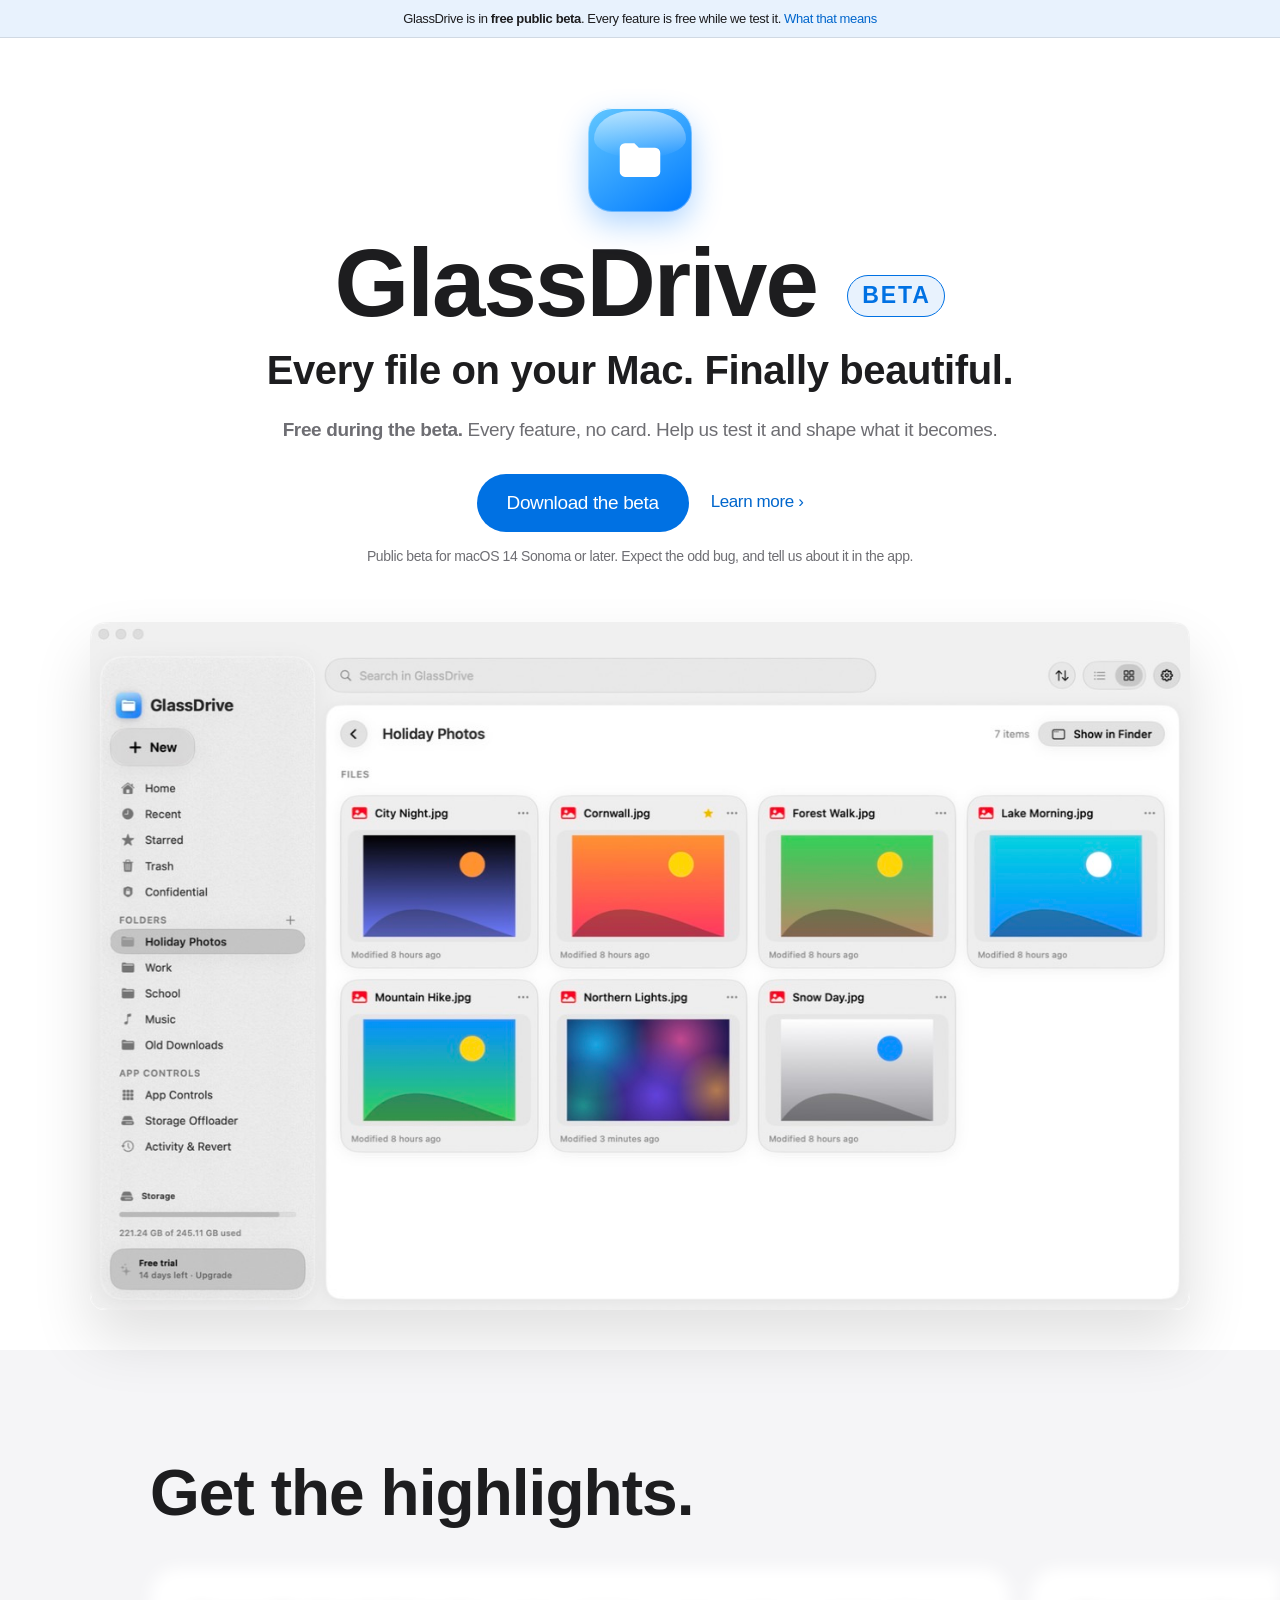
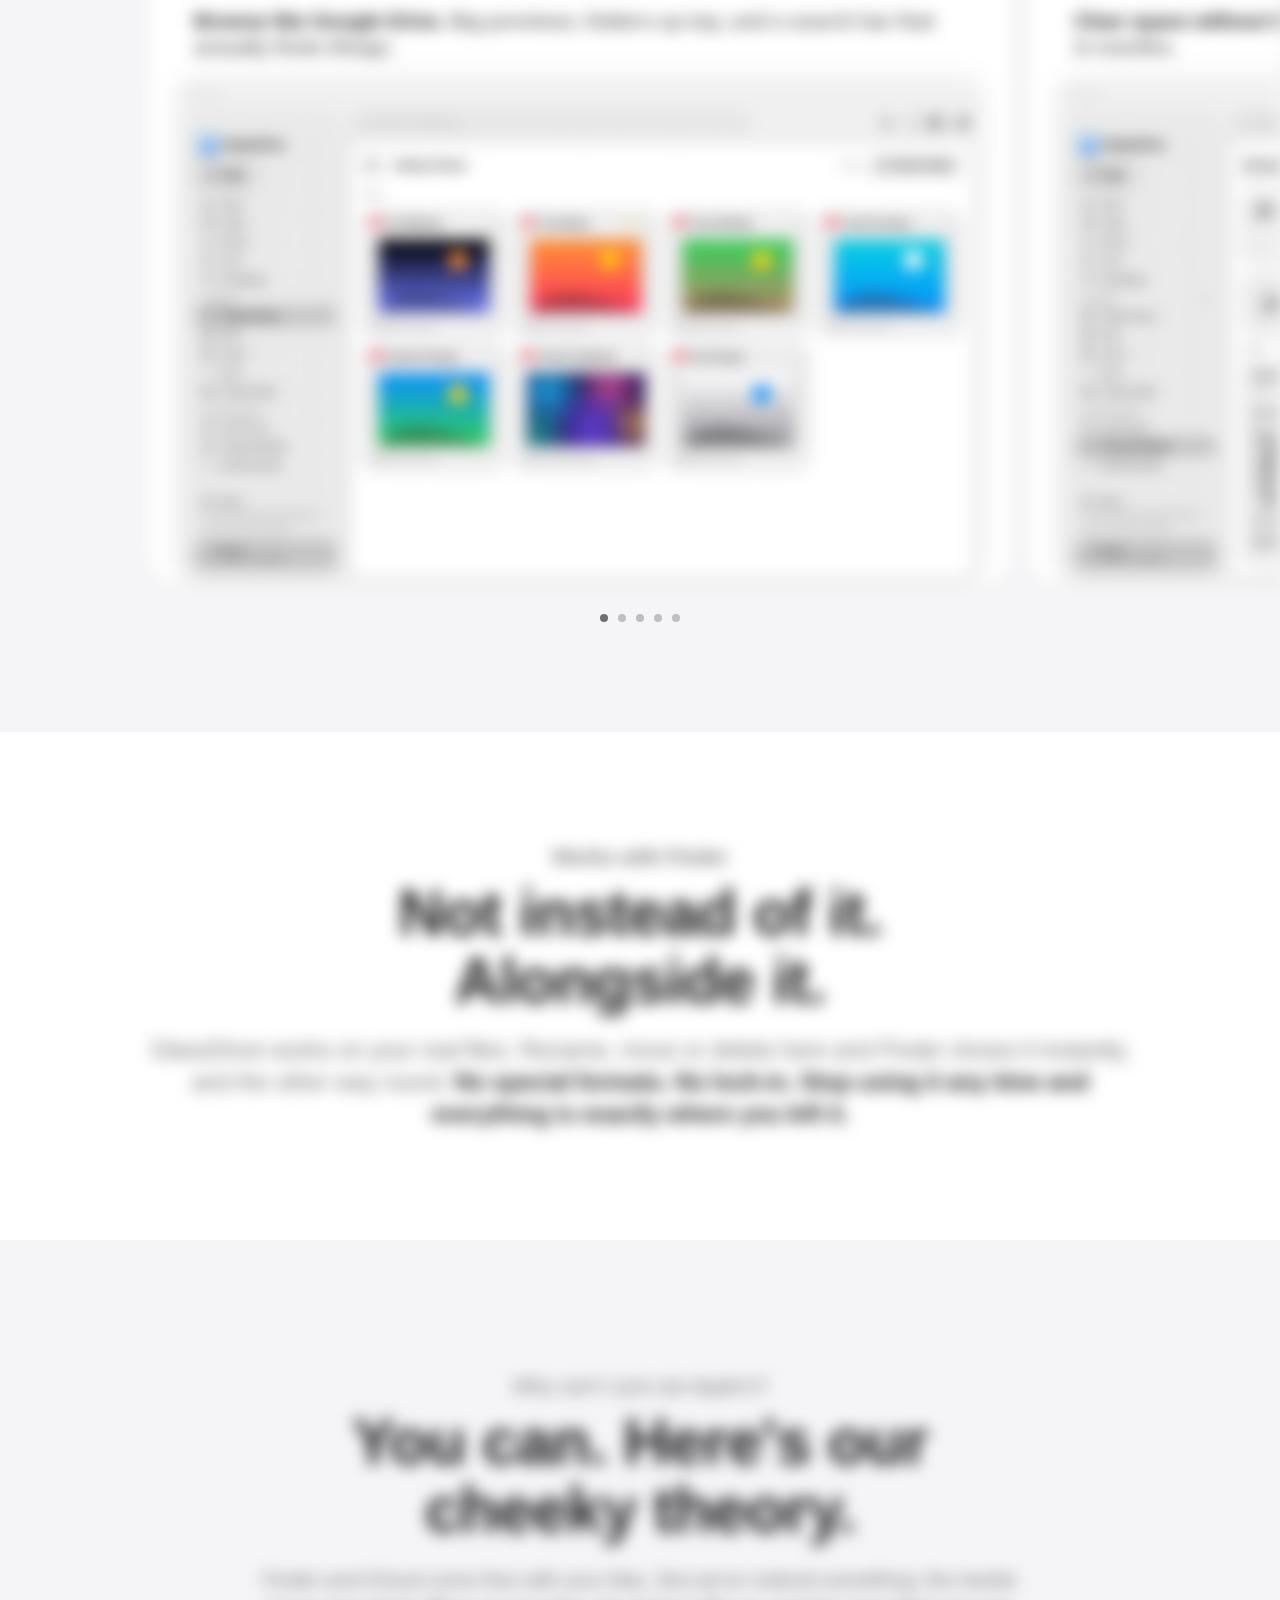
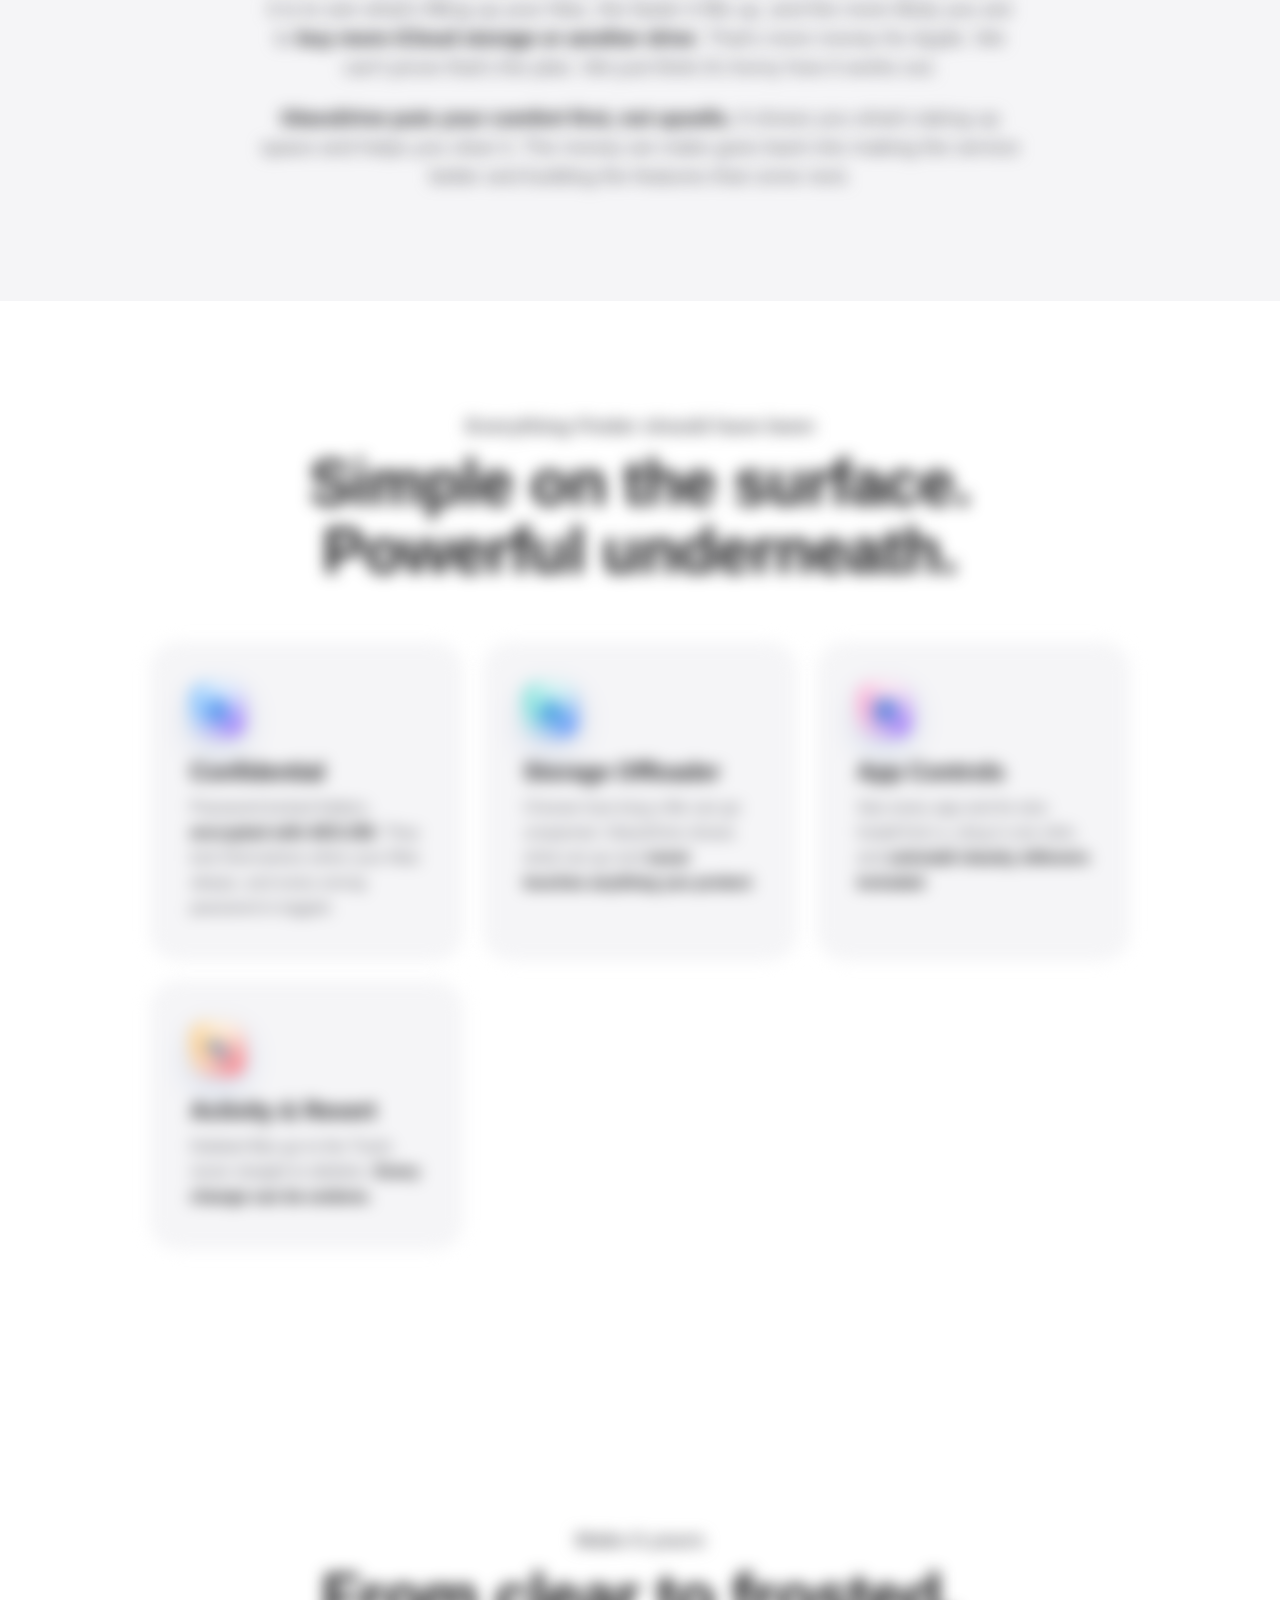
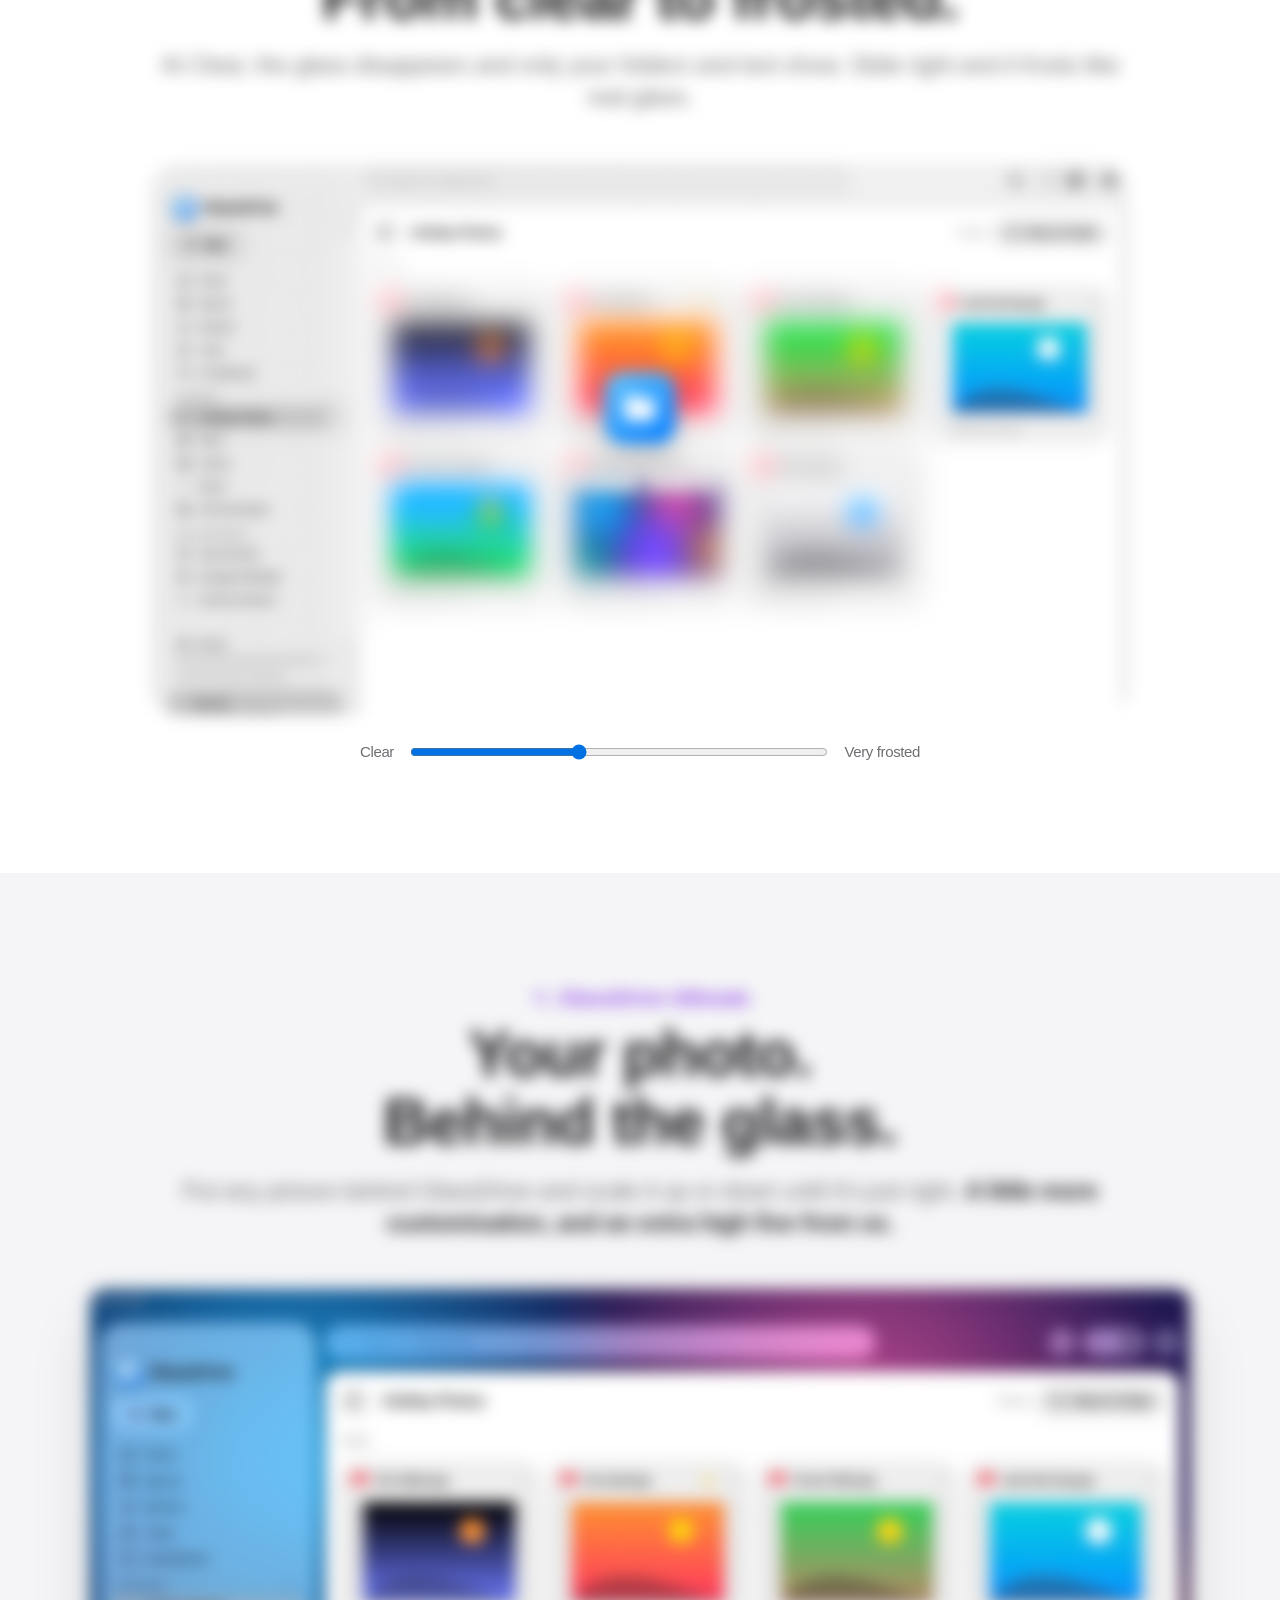
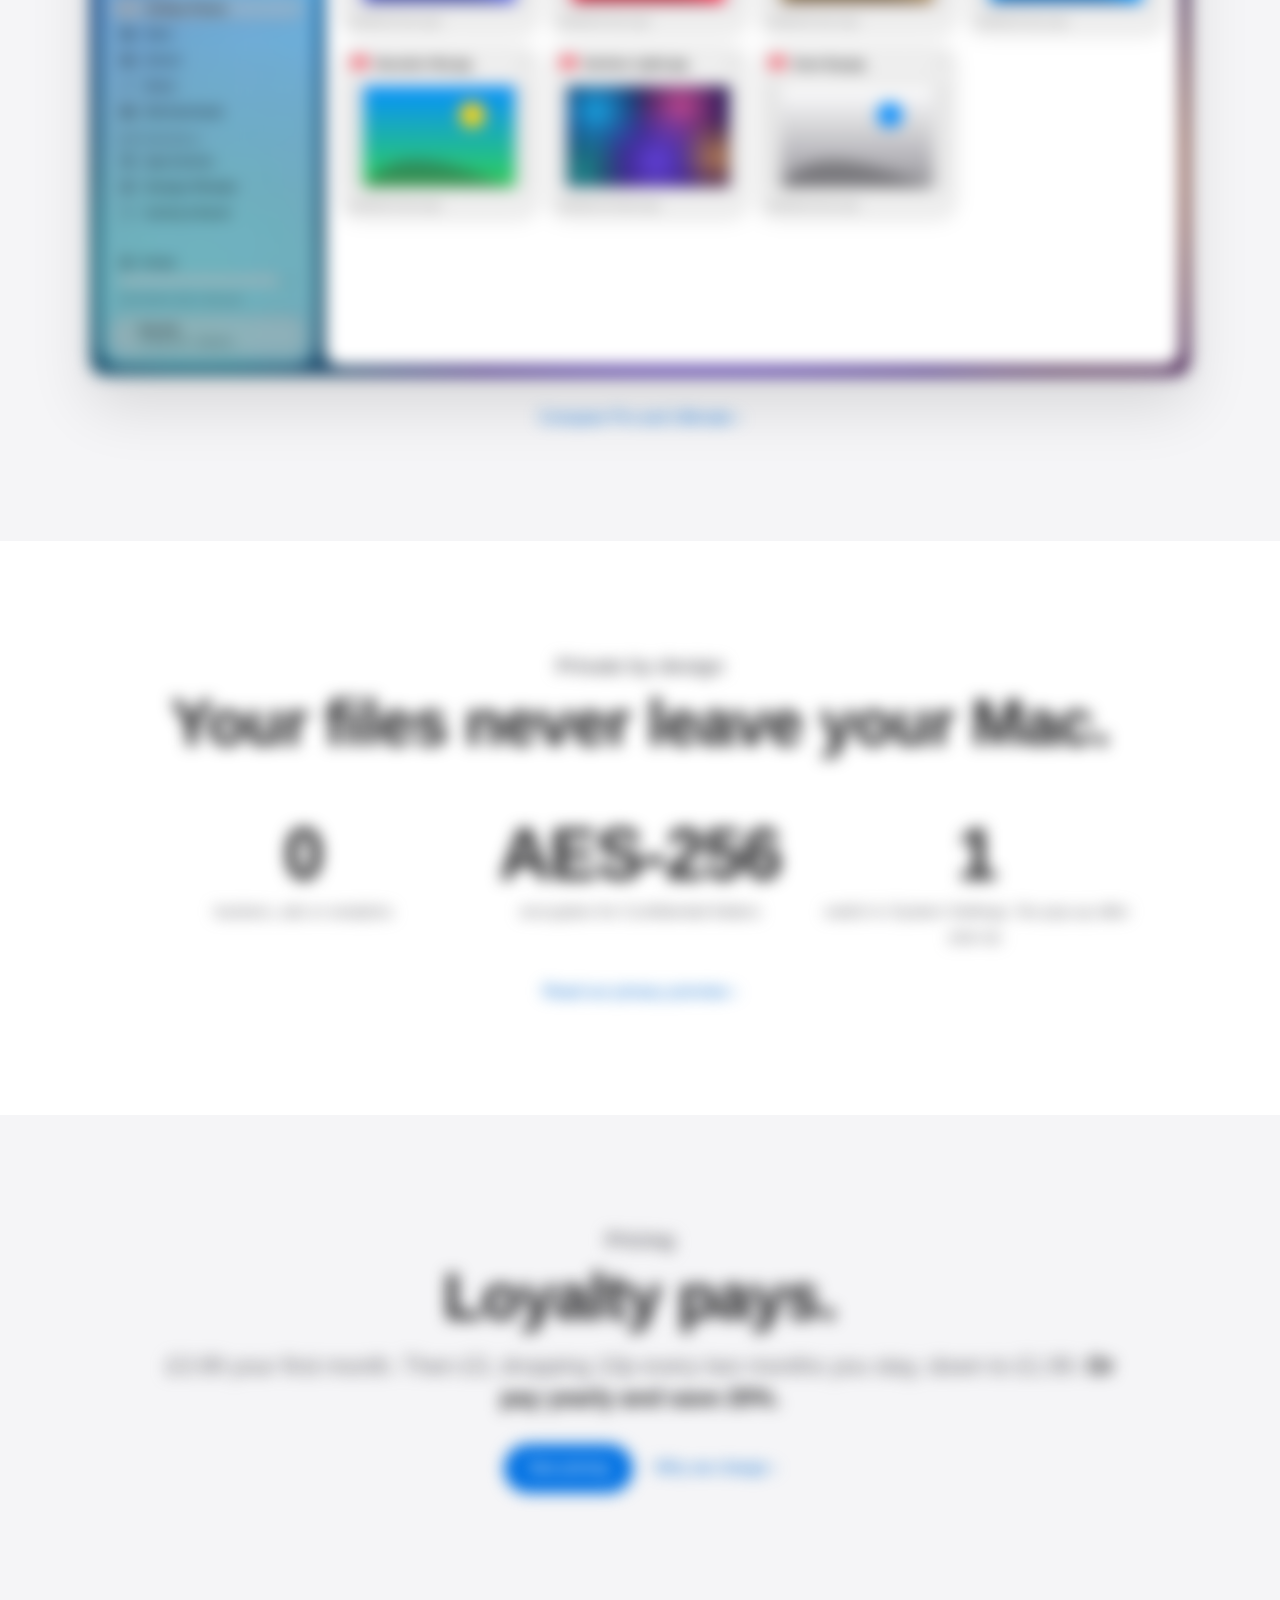
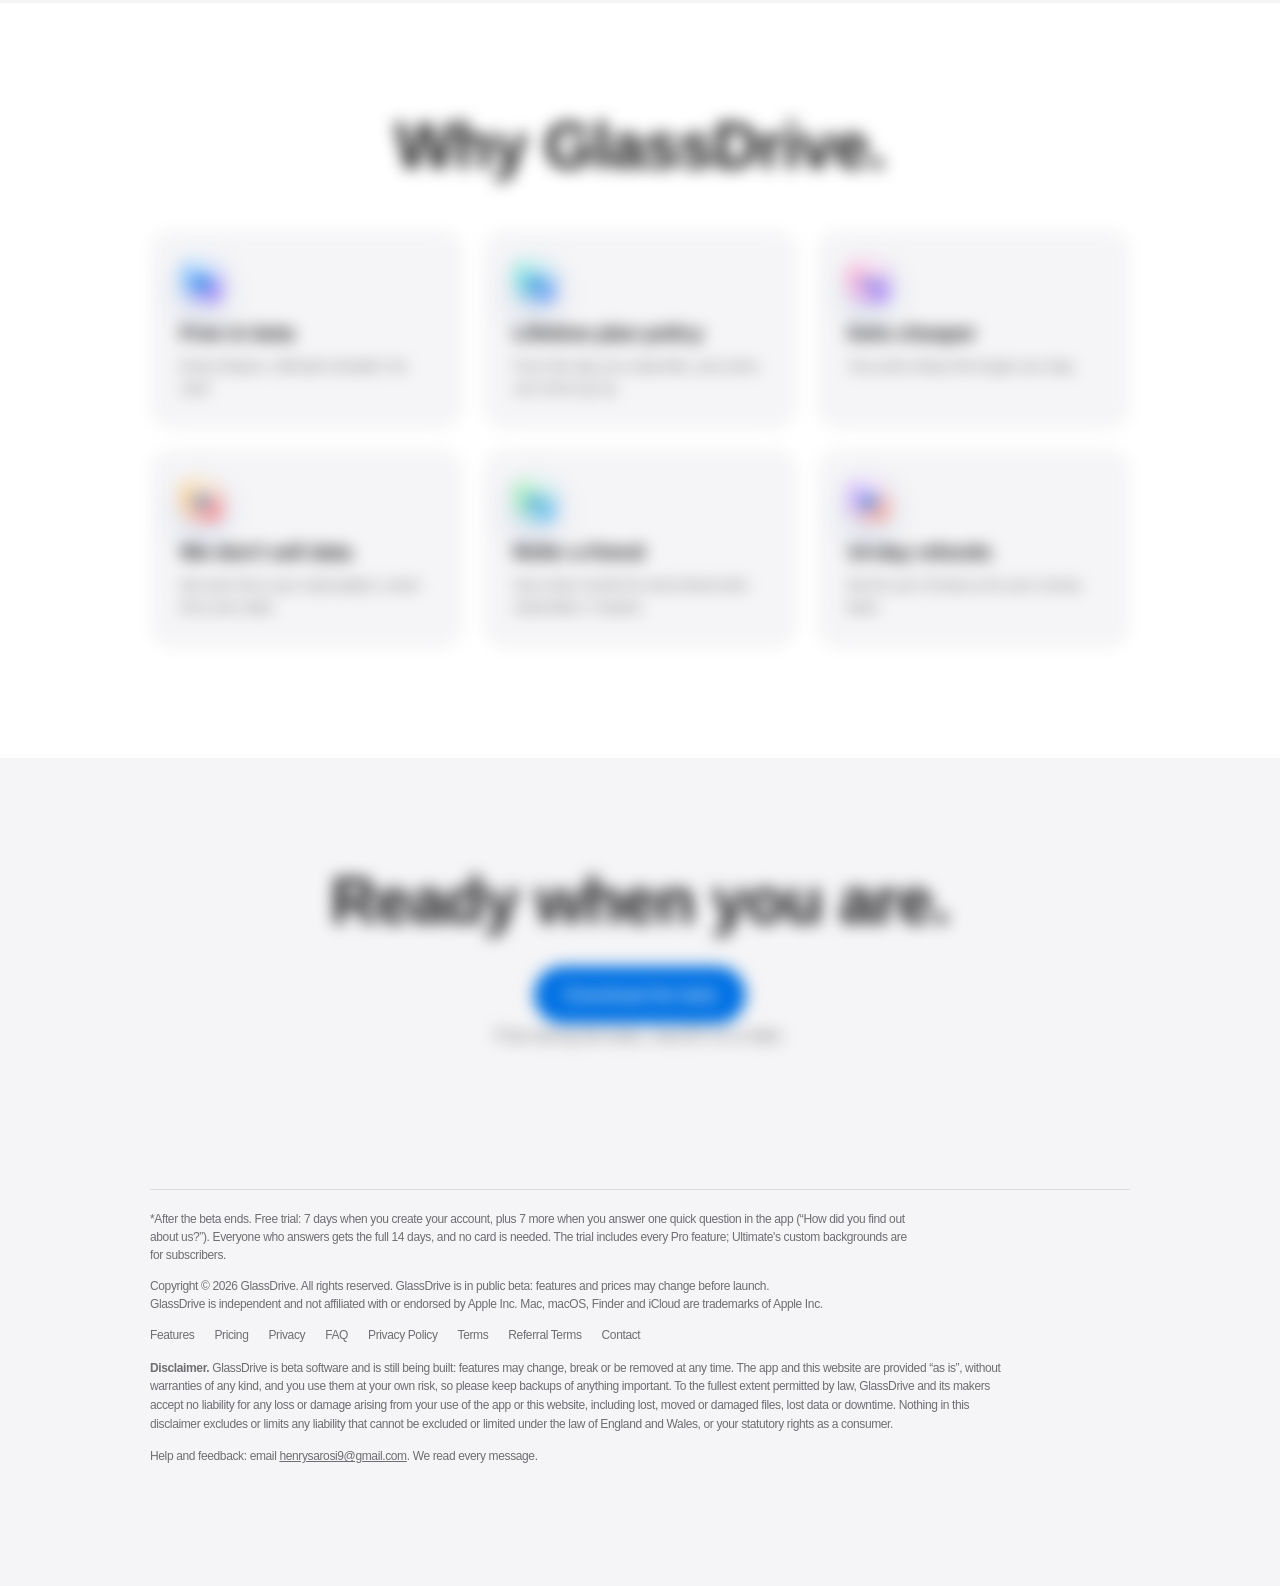
==== index.html @ b60f9cc8 "Publish the GlassDrive beta website Co-Authored-By: Claude Opus 5.5 <noreply@anthropic.com>" ====
<!doctype html>
<html lang="en-GB">
<head>
  <meta charset="utf-8">
  <meta name="viewport" content="width=device-width, initial-scale=1, viewport-fit=cover">
  <title>GlassDrive Beta: Every file on your Mac, finally beautiful</title>
  <meta name="description" content="A Google Drive-style file manager for Mac in frosted glass. Works alongside Finder, undoes anything, locks private folders and never sells your data.">
  <meta name="color-scheme" content="light dark">
  <meta name="theme-color" content="#ffffff" media="(prefers-color-scheme: light)">
  <meta name="theme-color" content="#000000" media="(prefers-color-scheme: dark)">
  <meta property="og:title" content="GlassDrive Beta: Every file on your Mac, finally beautiful">
  <meta property="og:description" content="A Google Drive-style file manager for Mac in frosted glass. Works alongside Finder, undoes anything, locks private folders and never sells your data.">
  <meta property="og:image" content="assets/link-preview.png">
  <meta name="twitter:card" content="summary_large_image">
  <link rel="icon" href="assets/favicon.svg" type="image/svg+xml">
  <link rel="stylesheet" href="assets/styles.css?v=b15cfa4dc0">
  <meta name="gd-download-size" content="4.8 MB">
  <script src="assets/main.js?v=d328f98758" defer></script>
</head>
<body id="top">
  <nav class="rail left" aria-label="Pages">
    <a href="index.html" aria-current="page" aria-label="Home"><span class="i"><svg width="18" height="18" viewBox="0 0 24 24" fill="none" stroke="currentColor" stroke-width="1.8" stroke-linecap="round" stroke-linejoin="round" aria-hidden="true"><path d="M3 11.5 12 4l9 7.5"/><path d="M5.5 10v9.5h13V10"/></svg></span>Home</a>
    <a href="features.html" aria-label="Features"><span class="i"><svg width="18" height="18" viewBox="0 0 24 24" fill="none" stroke="currentColor" stroke-width="1.8" stroke-linecap="round" stroke-linejoin="round" aria-hidden="true"><rect x="3.5" y="3.5" width="7" height="7" rx="1.8"/><rect x="13.5" y="3.5" width="7" height="7" rx="1.8"/><rect x="3.5" y="13.5" width="7" height="7" rx="1.8"/><rect x="13.5" y="13.5" width="7" height="7" rx="1.8"/></svg></span>Features</a>
    <a href="privacy.html" aria-label="Privacy"><span class="i"><svg width="18" height="18" viewBox="0 0 24 24" fill="none" stroke="currentColor" stroke-width="1.8" stroke-linecap="round" stroke-linejoin="round" aria-hidden="true"><rect x="5" y="10.5" width="14" height="10" rx="2.2"/><path d="M8 10.5V7.5a4 4 0 0 1 8 0v3"/><path d="M12 14.6v2"/></svg></span>Privacy</a>
  </nav>
  <nav class="rail right" aria-label="More pages">
    <a href="pricing.html" aria-label="Pricing"><span class="i"><svg width="18" height="18" viewBox="0 0 24 24" fill="none" stroke="currentColor" stroke-width="1.8" stroke-linecap="round" stroke-linejoin="round" aria-hidden="true"><path d="M20.5 13.5 13.5 20.5a2 2 0 0 1-2.8 0L3.5 13.3V3.5h9.8l7.2 7.2a2 2 0 0 1 0 2.8z"/><circle cx="8" cy="8" r="1.4"/></svg></span>Pricing</a>
    <a href="faq.html" aria-label="FAQ"><span class="i"><svg width="18" height="18" viewBox="0 0 24 24" fill="none" stroke="currentColor" stroke-width="1.8" stroke-linecap="round" stroke-linejoin="round" aria-hidden="true"><circle cx="12" cy="12" r="8.5"/><path d="M9.6 9.4a2.5 2.5 0 0 1 4.8.9c0 1.7-2.4 2.2-2.4 3.7"/><path d="M12 17.1v.1"/></svg></span>FAQ</a>
  </nav>
  <a class="btn float-dl" href="#top"><svg width="17" height="17" viewBox="0 0 24 24" fill="none" stroke="currentColor" stroke-width="1.8" stroke-linecap="round" stroke-linejoin="round" aria-hidden="true"><path d="M12 3.5v11"/><path d="m7.5 10 4.5 4.5 4.5-4.5"/><path d="M4.5 19.5h15"/></svg>Download the beta</a>
  <div class="beta-bar">GlassDrive is in <strong>free public beta</strong>. Every feature is free while we test it. <a href="faq.html#beta">What that means</a></div>
  <main>
    <section class="hero center">
      <div class="wrap">
        <div class="app-icon"><svg width="54" height="54" viewBox="0 0 24 24" fill="#fff" aria-hidden="true"><path d="M3 6.8A2.3 2.3 0 0 1 5.3 4.5h4.2l2 2.1h7.2A2.3 2.3 0 0 1 21 8.9v8.3a2.3 2.3 0 0 1-2.3 2.3H5.3A2.3 2.3 0 0 1 3 17.2z"/></svg></div>
        <h1>GlassDrive <span class="beta-pill">Beta</span></h1>
        <p class="tagline">Every file on your Mac. Finally beautiful.</p>
        <p class="price-line"><strong>Free during the beta.</strong> Every feature, no card. Help us test it and shape what it becomes.</p>
        <div class="cta-row">
          <a class="btn large" id="hero-download" href="download.html">Download the beta</a>
          <a class="more" href="features.html">Learn more</a>
        </div>
        <p class="fine">Public beta for macOS 14 Sonoma or later. Expect the odd bug, and tell us about it in the app.</p>
      </div>
      <div class="wide hero-shot">
        <picture>
        <source srcset="assets/shot-photos-dark.jpg" media="(prefers-color-scheme: dark)">
        <img class="shot" src="assets/shot-photos-light.jpg" alt="GlassDrive showing a folder of holiday photos as large previews" width="1600" height="1000">
      </picture>
      </div>
    </section>

    <section class="alt">
      <div class="wrap w"><h2 class="headline">Get the highlights.</h2></div>
      <div class="gallery w" id="gallery">
        <article class="tile"><p class="copy">Browse like Google Drive. <span>Big previews, folders up top, and a search bar that actually finds things.</span></p><picture>
        <source srcset="assets/shot-photos-dark.jpg" media="(prefers-color-scheme: dark)">
        <img src="assets/shot-photos-light.jpg" alt="Photo previews in GlassDrive" width="1600" height="1000" loading="lazy">
      </picture></article>
        <article class="tile"><p class="copy">Clear space without thinking. <span>Storage Offloader finds what you haven't opened in months.</span></p><picture>
        <source srcset="assets/shot-offloader-dark.jpg" media="(prefers-color-scheme: dark)">
        <img src="assets/shot-offloader-light.jpg" alt="Storage Offloader listing old files" width="1600" height="1000" loading="lazy">
      </picture></article>
        <article class="tile"><p class="copy">Lock what's private. <span>Confidential folders are encrypted with AES-256 and open only with your password.</span></p><picture>
        <source srcset="assets/shot-confidential-dark.jpg" media="(prefers-color-scheme: dark)">
        <img src="assets/shot-confidential-light.jpg" alt="Confidential password-locked folders" width="1600" height="1000" loading="lazy">
      </picture></article>
        <article class="tile"><p class="copy">Undo anything. <span>Every change is listed in Activity &amp; Revert. One click puts it back.</span></p><picture>
        <source srcset="assets/shot-activity-dark.jpg" media="(prefers-color-scheme: dark)">
        <img src="assets/shot-activity-light.jpg" alt="Activity and Revert history" width="1600" height="1000" loading="lazy">
      </picture></article>
        <article class="tile"><p class="copy">Glass, your way. <span>From completely clear to beautifully frosted, with one slider.</span></p><div class="art glyph" aria-hidden="true"><span><svg width="110" height="110" viewBox="0 0 24 24" fill="none" stroke="currentColor" stroke-width="1.8" stroke-linecap="round" stroke-linejoin="round" aria-hidden="true"><path d="M12 3.5 20.5 8 12 12.5 3.5 8z"/><path d="m3.5 12 8.5 4.5 8.5-4.5"/><path d="m3.5 16 8.5 4.5 8.5-4.5"/></svg></span></div></article>
      </div>
      <div class="gallery-dots" id="gallery-dots" aria-label="Highlights"></div>
    </section>

    <section class="center">
      <div class="wrap w">
        <p class="eyebrow">Works with Finder</p>
        <h2 class="headline">Not instead of it.<br>Alongside it.</h2>
        <p class="subhead">GlassDrive works on your real files. Rename, move or delete here and Finder shows it instantly, and the other way round. <strong>No special formats. No lock-in. Stop using it any time and everything is exactly where you left it.</strong></p>
      </div>
    </section>

    <section class="alt" id="why-not-apple">
      <div class="wrap why-charge center w">
        <p class="eyebrow">Why can't I just use Apple's?</p>
        <h2 class="headline">You can. Here's our cheeky theory.</h2>
        <p>Finder and iCloud come free with your Mac. But we've noticed something: the harder it is to see what's filling up your Mac, the faster it fills up, and the more likely you are to <strong>buy more iCloud storage or another drive</strong>. That's more money for Apple. We can't prove that's the plan. We just think it's funny how it works out.</p>
        <p><strong>GlassDrive puts your comfort first, not upsells.</strong> It shows you what's taking up space and helps you clear it. The money we make goes back into making the service better and building the features that come next.</p>
      </div>
    </section>

    <section>
      <div class="wrap center w">
        <p class="eyebrow">Everything Finder should have been</p>
        <h2 class="headline">Simple on the surface.<br>Powerful underneath.</h2>
      </div>
      <div class="wrap cards">
        <article class="card w"><div class="icon"><svg width="26" height="26" viewBox="0 0 24 24" fill="none" stroke="currentColor" stroke-width="1.8" stroke-linecap="round" stroke-linejoin="round" aria-hidden="true"><rect x="5" y="10.5" width="14" height="10" rx="2.2"/><path d="M8 10.5V7.5a4 4 0 0 1 8 0v3"/><path d="M12 14.6v2"/></svg></div><h3>Confidential</h3><p>Password-locked folders, <strong>encrypted with AES-256</strong>. They lock themselves when your Mac sleeps, and every wrong password is logged.</p></article>
        <article class="card w"><div class="icon"><svg width="26" height="26" viewBox="0 0 24 24" fill="none" stroke="currentColor" stroke-width="1.8" stroke-linecap="round" stroke-linejoin="round" aria-hidden="true"><rect x="3.5" y="13.5" width="17" height="7" rx="2.2"/><path d="M12 3.5v7"/><path d="m8.8 7.6 3.2 3.2 3.2-3.2"/><path d="M16.5 17h.01"/></svg></div><h3>Storage Offloader</h3><p>Choose how long a file can go unopened. GlassDrive shows what can go and <strong>never touches anything you protect</strong>.</p></article>
        <article class="card w"><div class="icon"><svg width="26" height="26" viewBox="0 0 24 24" fill="none" stroke="currentColor" stroke-width="1.8" stroke-linecap="round" stroke-linejoin="round" aria-hidden="true"><rect x="3.5" y="3.5" width="7" height="7" rx="1.8"/><rect x="13.5" y="3.5" width="7" height="7" rx="1.8"/><rect x="3.5" y="13.5" width="7" height="7" rx="1.8"/><rect x="13.5" y="13.5" width="7" height="7" rx="1.8"/></svg></div><h3>App Controls</h3><p>See every app and its size. Install from a .dmg in one click, and <strong>uninstall cleanly, leftovers included</strong>.</p></article>
        <article class="card w"><div class="icon"><svg width="26" height="26" viewBox="0 0 24 24" fill="none" stroke="currentColor" stroke-width="1.8" stroke-linecap="round" stroke-linejoin="round" aria-hidden="true"><path d="M9 14 4.5 9.5 9 5"/><path d="M4.5 9.5H14a5.5 5.5 0 0 1 0 11h-3"/></svg></div><h3>Activity &amp; Revert</h3><p>Deleted files go to the Trash, never straight to deletion. <strong>Every change can be undone.</strong></p></article>
      </div>
      <div class="cta-row w"><a class="more" href="features.html">See all features</a></div>
    </section>

    <section class="center">
      <div class="wrap">
        <div class="w">
          <p class="eyebrow">Make it yours</p>
          <h2 class="headline">From clear to frosted.</h2>
          <p class="subhead">At Clear, the glass disappears and only your folders and text show. Slide right and it frosts like real glass.</p>
        </div>
        <div class="frost-demo w" id="frost-demo">
          <img src="assets/shot-photos-light.jpg" alt="" width="1600" height="1000" loading="lazy">
          <div class="pane"><span><svg width="40" height="40" viewBox="0 0 24 24" fill="#fff" aria-hidden="true"><path d="M3 6.8A2.3 2.3 0 0 1 5.3 4.5h4.2l2 2.1h7.2A2.3 2.3 0 0 1 21 8.9v8.3a2.3 2.3 0 0 1-2.3 2.3H5.3A2.3 2.3 0 0 1 3 17.2z"/></svg></span>Your files</div>
        </div>
        <div class="slider-row">
          <span>Clear</span>
          <input id="frost" type="range" min="0" max="100" value="40" aria-label="Glass frost amount">
          <span>Very frosted</span>
        </div>
      </div>
    </section>

    <section class="alt" id="ultimate">
      <div class="wrap center w">
        <p class="eyebrow ultimate-mark"><svg width="20" height="20" viewBox="0 0 24 24" fill="none" stroke="currentColor" stroke-width="1.8" stroke-linecap="round" stroke-linejoin="round" aria-hidden="true"><path d="m11 3.5 1.8 4.7 4.7 1.8-4.7 1.8L11 16.5l-1.8-4.7L4.5 10l4.7-1.8z"/><path d="m18 14.5.8 2 2 .8-2 .8-.8 2-.8-2-2-.8 2-.8z"/></svg> GlassDrive Ultimate</p>
        <h2 class="headline">Your photo.<br>Behind the glass.</h2>
        <p class="subhead">Put any picture behind GlassDrive and scale it up or down until it's just right. <strong>A little more customisation, and an extra high five from us.</strong></p>
      </div>
      <div class="wide w"><picture>
        <source srcset="assets/shot-ultimate-dark.jpg" media="(prefers-color-scheme: dark)">
        <img class="shot" src="assets/shot-ultimate-light.jpg" alt="GlassDrive with a custom photo behind the glass" width="1600" height="1000" loading="lazy">
      </picture></div>
      <div class="cta-row w"><a class="more" href="pricing.html#plans">Compare Pro and Ultimate</a></div>
    </section>

    <section class="center">
      <div class="wrap">
        <div class="w">
          <p class="eyebrow">Private by design</p>
          <h2 class="headline">Your files never leave your Mac.</h2>
        </div>
        <div class="stats">
          <div class="stat w"><b>0</b><span>trackers, ads or analytics</span></div>
          <div class="stat w"><b>AES-256</b><span>encryption for Confidential folders</span></div>
          <div class="stat w"><b>1</b><span>switch in System Settings. No pop-up after pop-up.</span></div>
        </div>
        <div class="cta-row w"><a class="more" href="privacy.html">Read our privacy promise</a></div>
      </div>
    </section>

    <section class="alt center">
      <div class="wrap w">
        <p class="eyebrow">Pricing</p>
        <h2 class="headline">Loyalty pays.</h2>
        <p class="subhead">£3.99 your first month. Then £3, dropping 10p every two months you stay, down to £1.99. <strong>Or pay yearly and save 20%.</strong></p>
        <div class="cta-row"><a class="btn" href="pricing.html">See pricing</a><a class="more" href="pricing.html#why-we-charge">Why we charge</a></div>
      </div>
    </section>

    <section>
      <div class="wrap center w"><h2 class="headline">Why GlassDrive.</h2></div>
      <div class="wrap why-grid">
        <div class="why-tile w"><div class="icon"><svg width="26" height="26" viewBox="0 0 24 24" fill="none" stroke="currentColor" stroke-width="1.8" stroke-linecap="round" stroke-linejoin="round" aria-hidden="true"><rect x="3.5" y="8" width="17" height="4.5" rx="1.2"/><path d="M5 12.5v8h14v-8"/><path d="M12 8v12.5"/><path d="M12 8C10.5 4.5 6.5 4 6.5 6.4S10 8 12 8zm0 0c1.5-3.5 5.5-4 5.5-1.6S14 8 12 8z"/></svg></div><h3>Free in beta</h3><p>Every feature, Ultimate included. No card.</p></div>
        <div class="why-tile w"><div class="icon"><svg width="26" height="26" viewBox="0 0 24 24" fill="none" stroke="currentColor" stroke-width="1.8" stroke-linecap="round" stroke-linejoin="round" aria-hidden="true"><rect x="5" y="10.5" width="14" height="10" rx="2.2"/><path d="M8 10.5V7.5a4 4 0 0 1 8 0v3"/><path d="M12 14.6v2"/></svg></div><h3>Lifetime plan policy</h3><p>From the day you subscribe, your price can never go up.</p></div>
        <div class="why-tile w"><div class="icon"><svg width="26" height="26" viewBox="0 0 24 24" fill="none" stroke="currentColor" stroke-width="1.8" stroke-linecap="round" stroke-linejoin="round" aria-hidden="true"><path d="m3.5 7 6 6 3.5-3.5 7.5 7.5"/><path d="M20.5 12v5h-5"/></svg></div><h3>Gets cheaper</h3><p>Your price drops the longer you stay.</p></div>
        <div class="why-tile w"><div class="icon"><svg width="26" height="26" viewBox="0 0 24 24" fill="none" stroke="currentColor" stroke-width="1.8" stroke-linecap="round" stroke-linejoin="round" aria-hidden="true"><path d="M12 3.5 19.5 6.5v5.2c0 4.4-3.1 7.6-7.5 8.8-4.4-1.2-7.5-4.4-7.5-8.8V6.5z"/><path d="m8.8 12.2 2.2 2.2 4.3-4.4"/></svg></div><h3>We don't sell data</h3><p>We earn from your subscription, never from your data.</p></div>
        <div class="why-tile w"><div class="icon"><svg width="26" height="26" viewBox="0 0 24 24" fill="none" stroke="currentColor" stroke-width="1.8" stroke-linecap="round" stroke-linejoin="round" aria-hidden="true"><circle cx="12" cy="8.5" r="3.6"/><path d="M5 19.5c1-3.6 3.8-5.5 7-5.5s6 1.9 7 5.5"/></svg></div><h3>Refer a friend</h3><p>Get a free month for every friend who subscribes. It stacks.</p></div>
        <div class="why-tile w"><div class="icon"><svg width="26" height="26" viewBox="0 0 24 24" fill="none" stroke="currentColor" stroke-width="1.8" stroke-linecap="round" stroke-linejoin="round" aria-hidden="true"><circle cx="12" cy="12" r="8.5"/><path d="M14.6 8.4A2.6 2.6 0 0 0 10 10v6.4"/><path d="M8.5 13h4.5"/><path d="M8.5 16.4h7"/></svg></div><h3>14-day refunds</h3><p>Not for you? Email us for your money back.</p></div>
      </div>
    </section>

    <section class="alt center">
      <div class="wrap w">
        <h2 class="headline">Ready when you are.</h2>
        <div class="cta-row"><a class="btn large" href="download.html">Download the beta</a></div>
        <p class="fine muted">Free during the beta. macOS 14 or later.</p>
      </div>
    </section>
  </main>
  <footer>
    <div class="wrap">
      <p class="footnote" id="trial-note">*After the beta ends. Free trial: 7 days when you create your account, plus 7 more when you answer one quick question in the app (“How did you find out about us?”). Everyone who answers gets the full 14 days, and no card is needed. The trial includes every Pro feature; Ultimate's custom backgrounds are for subscribers.</p>
      <span>Copyright © <span class="year">2026</span> GlassDrive. All rights reserved. GlassDrive is in public beta: features and prices may change before launch.<br>GlassDrive is independent and not affiliated with or endorsed by Apple Inc. Mac, macOS, Finder and iCloud are trademarks of Apple Inc.</span>
      <nav aria-label="Footer">
        <a href="features.html">Features</a><a href="pricing.html">Pricing</a><a href="privacy.html">Privacy</a><a href="faq.html">FAQ</a>
        <a href="privacy-policy.html">Privacy Policy</a><a href="terms.html">Terms</a><a href="referral-terms.html">Referral Terms</a><a href="mailto:henrysarosi9@gmail.com">Contact</a>
      </nav>
      <p class="disclaimer" id="disclaimer"><strong>Disclaimer.</strong> GlassDrive is beta software and is still being built: features may change, break or be removed at any time. The app and this website are provided “as is”, without warranties of any kind, and you use them at your own risk, so please keep backups of anything important. To the fullest extent permitted by law, GlassDrive and its makers accept no liability for any loss or damage arising from your use of the app or this website, including lost, moved or damaged files, lost data or downtime. Nothing in this disclaimer excludes or limits any liability that cannot be excluded or limited under the law of England and Wales, or your statutory rights as a consumer.</p>
      <p class="disclaimer">Help and feedback: email <a href="mailto:henrysarosi9@gmail.com?subject=GlassDrive%20help%20%2F%20feedback">henrysarosi9@gmail.com</a>. We read every message.</p>
    </div>
  </footer>
</body>
</html>
---- assets/styles.css ----
/* GlassDrive website — Apple product-page style. System fonts, system light/dark, no trackers. */
:root {
  --bg: #ffffff;
  --bg-alt: #f5f5f7;
  --card: #ffffff;
  --text: #1d1d1f;
  --muted: #6e6e73;
  --line: rgba(0, 0, 0, 0.1);
  --link: #0066cc;
  --btn: #0071e3;
  --btn-hover: #0077ed;
  --glass: rgba(255, 255, 255, 0.72);
  --shadow: 0 30px 60px rgba(0, 0, 0, 0.12);
  --radius: 28px;
  --accent: #0071e3;
  --tint: rgba(0, 113, 227, 0.09);
  --tint-strong: rgba(0, 113, 227, 0.16);
  --ultimate: #8e44ec;
  color-scheme: light dark;
}
@media (prefers-color-scheme: dark) {
  :root {
    --bg: #000000;
    --bg-alt: #101010;
    --card: #1d1d1f;
    --text: #f5f5f7;
    --muted: #86868b;
    --line: rgba(255, 255, 255, 0.14);
    --link: #2997ff;
    --glass: rgba(29, 29, 31, 0.72);
    --shadow: 0 30px 60px rgba(0, 0, 0, 0.6);
    --accent: #2997ff;
    --tint: rgba(41, 151, 255, 0.13);
    --tint-strong: rgba(41, 151, 255, 0.22);
    --ultimate: #b37bff;
  }
}

* { box-sizing: border-box; }
[hidden] { display: none !important; }
html { scroll-behavior: smooth; }
body {
  margin: 0;
  background: var(--bg);
  color: var(--text);
  font-family: -apple-system, BlinkMacSystemFont, "SF Pro Text", "Helvetica Neue", Helvetica, Arial, sans-serif;
  font-size: 17px;
  line-height: 1.47;
  letter-spacing: -0.022em;
  -webkit-font-smoothing: antialiased;
  overflow-x: hidden;
}
img { display: block; max-width: 100%; height: auto; }
a { color: var(--link); text-decoration: none; }
a:hover { text-decoration: underline; }
h1, h2, h3 { margin: 0; font-family: -apple-system, BlinkMacSystemFont, "SF Pro Display", "Helvetica Neue", sans-serif; font-weight: 600; letter-spacing: -0.015em; }
p { margin: 0; }

.wrap { width: min(980px, 100% - 44px); margin-inline: auto; }
.wide { width: min(1260px, 100% - 44px); margin-inline: auto; }
.center { text-align: center; }
.muted { color: var(--muted); }
section { padding: 110px 0; }
.alt { background: var(--bg-alt); }
.eyebrow { font-size: 21px; font-weight: 600; color: var(--muted); margin-bottom: 8px; }
.headline { font-size: clamp(40px, 6vw, 64px); line-height: 1.06; }
.subhead { font-size: clamp(19px, 2.2vw, 24px); line-height: 1.33; color: var(--muted); margin-top: 18px; font-weight: 500; }
.subhead strong { color: var(--text); }

/* Buttons and links (Apple style) */
.btn {
  display: inline-flex; align-items: center; justify-content: center; gap: 8px;
  min-width: 28px; padding: 12px 24px; border-radius: 980px; border: 0;
  background: var(--btn); color: #fff; font-size: 17px; font-weight: 400; cursor: pointer;
}
.btn:hover { background: var(--btn-hover); text-decoration: none; }
.btn.large { padding: 15px 30px; font-size: 19px; }
.btn.secondary { background: transparent; color: var(--link); box-shadow: inset 0 0 0 1px var(--link); }
.btn.secondary:hover { background: var(--link); color: #fff; }
.more::after { content: " ›"; }
.cta-row { display: flex; gap: 22px; justify-content: center; align-items: center; flex-wrap: wrap; margin-top: 30px; }

/* Hero */
.hero { min-height: 100svh; display: flex; flex-direction: column; justify-content: center; padding: 70px 0 40px; }
.app-icon { width: 104px; height: 104px; border-radius: 24px; margin: 0 auto 22px; background: linear-gradient(145deg, #62c7ff, #007aff); display: grid; place-items: center; box-shadow: 0 12px 30px rgba(0, 122, 255, 0.3); }
.hero h1 { font-size: clamp(56px, 9vw, 96px); line-height: 1.03; letter-spacing: -0.02em; }
.hero .tagline { font-size: clamp(24px, 3.4vw, 40px); font-weight: 600; margin-top: 8px; }
.hero .price-line { color: var(--muted); font-size: 19px; margin-top: 16px; }
.hero .fine { color: var(--muted); font-size: 14px; margin-top: 14px; }
.shot { margin: 56px auto 0; border-radius: 1.3% / 2.1%; box-shadow: var(--shadow); width: min(1100px, 100%); }

/* Highlights gallery */
.gallery { display: grid; grid-auto-flow: column; grid-auto-columns: min(860px, 86vw); gap: 20px; overflow-x: auto; scroll-snap-type: x mandatory; padding: 40px max(22px, calc((100vw - 980px) / 2)) 30px; scrollbar-width: none; }
.gallery::-webkit-scrollbar { display: none; }
.tile { scroll-snap-align: center; background: var(--card); border-radius: var(--radius); overflow: hidden; display: flex; flex-direction: column; min-height: 520px; }
.alt .tile { background: var(--card); }
.tile .copy { padding: 40px 44px 24px; font-size: 21px; font-weight: 600; line-height: 1.24; }
.tile .copy span { color: var(--muted); }
.tile picture { margin-top: auto; padding: 0 30px; }
.tile img { border-radius: 1.4% 1.4% 0 0 / 2.2% 2.2% 0 0; box-shadow: 0 -4px 30px rgba(0, 0, 0, 0.08); }
.tile .art { margin-top: auto; flex: 1; display: grid; place-items: center; padding: 30px; }
.gallery-dots { display: flex; justify-content: center; gap: 10px; }
.gallery-dots button { width: 8px; height: 8px; border-radius: 50%; border: 0; background: var(--muted); opacity: 0.4; cursor: pointer; padding: 0; }
.gallery-dots button[aria-current="true"] { opacity: 1; }

/* Feature cards */
.cards { display: grid; gap: 20px; grid-template-columns: repeat(auto-fit, minmax(300px, 1fr)); margin-top: 56px; }
.card { background: var(--card); border-radius: var(--radius); padding: 40px; }
.alt .card { background: var(--card); }
section:not(.alt) .card { background: var(--bg-alt); }
.icon { width: 52px; height: 52px; border-radius: 15px; display: grid; place-items: center; color: var(--accent);
  background: linear-gradient(145deg, var(--tint-strong), var(--tint)); box-shadow: inset 0 0 0 1px var(--tint-strong); margin-bottom: 20px; }
.icon.num { font-size: 22px; font-weight: 600; }
.card h3 { font-size: 24px; line-height: 1.17; margin-bottom: 10px; }
.card p { color: var(--muted); font-size: 17px; }
.card p strong { color: var(--text); font-weight: 600; }

/* Frost demo */
.frost-demo { position: relative; border-radius: var(--radius); overflow: hidden; margin-top: 50px; aspect-ratio: 16 / 9; }
.frost-demo > img { width: 100%; height: 100%; object-fit: cover; }
.frost-demo .pane {
  position: absolute; inset: 14% 18%; border-radius: 22px;
  background: rgba(255, 255, 255, var(--haze, 0.1));
  -webkit-backdrop-filter: blur(var(--frost, 10px)) saturate(160%);
  backdrop-filter: blur(var(--frost, 10px)) saturate(160%);
  border: 1px solid rgba(255, 255, 255, calc(var(--haze, 0.1) * 2));
  display: flex; flex-direction: column; gap: 12px; align-items: center; justify-content: center; color: #fff; font-size: clamp(22px, 3vw, 34px); font-weight: 600; text-shadow: 0 1px 3px rgba(0, 0, 0, 0.35);
}
.frost-demo .pane span { width: 72px; height: 72px; border-radius: 20px; display: grid; place-items: center; background: linear-gradient(145deg, #62c7ff, #007aff); box-shadow: 0 10px 24px rgba(0, 0, 0, 0.2); }
.slider-row { display: flex; align-items: center; gap: 14px; max-width: 560px; margin: 26px auto 0; color: var(--muted); font-size: 15px; }
.slider-row input { flex: 1; accent-color: var(--btn); }

/* Stats */
.stats { display: grid; grid-template-columns: repeat(auto-fit, minmax(220px, 1fr)); gap: 30px; margin-top: 60px; }
.stat b { display: block; font-size: clamp(48px, 6vw, 72px); font-weight: 600; letter-spacing: -0.02em; line-height: 1; }
.stat span { color: var(--muted); display: block; margin-top: 10px; }

/* Why tiles */
.why-grid { display: grid; gap: 20px; grid-template-columns: repeat(auto-fit, minmax(260px, 1fr)); margin-top: 50px; }
.why-tile { background: var(--card); border-radius: 22px; padding: 30px; }
section:not(.alt) .why-tile { background: var(--bg-alt); }
.why-tile .icon { width: 44px; height: 44px; border-radius: 13px; margin-bottom: 0; }
.why-tile .icon svg { width: 22px; height: 22px; }
.why-tile h3 { font-size: 21px; margin: 14px 0 6px; }
.why-tile p { color: var(--muted); font-size: 15px; }

/* Pricing */
.plan-toggle { display: inline-flex; background: var(--bg-alt); border-radius: 980px; padding: 4px; margin-top: 34px; }
.alt .plan-toggle { background: var(--card); }
.plan-toggle button { border: 0; background: transparent; color: var(--text); padding: 9px 22px; border-radius: 980px; font-size: 15px; cursor: pointer; }
.plan-toggle button[aria-pressed="true"] { background: var(--card); box-shadow: 0 2px 8px rgba(0, 0, 0, 0.12); font-weight: 600; }
.alt .plan-toggle button[aria-pressed="true"] { background: var(--bg-alt); }
.price-big { font-size: clamp(56px, 8vw, 80px); font-weight: 600; letter-spacing: -0.02em; margin-top: 26px; line-height: 1; }
.price-big small { font-size: 21px; color: var(--muted); font-weight: 500; letter-spacing: 0; }
.ladder { display: grid; grid-template-columns: repeat(auto-fit, minmax(110px, 1fr)); gap: 12px; margin: 34px auto 0; max-width: 760px; }
.step { background: var(--card); border-radius: 18px; padding: 16px 10px; text-align: center; }
section:not(.alt) .step { background: var(--bg-alt); }
.step b { display: block; font-size: 22px; font-weight: 600; }
.step span { color: var(--muted); font-size: 13px; }
.step.now { box-shadow: inset 0 0 0 2px var(--btn); }
.calc { max-width: 620px; margin: 40px auto 0; }
.calc output { display: block; margin-top: 12px; font-size: 19px; }
.note { color: var(--muted); font-size: 14px; margin-top: 18px; }
.why-charge { max-width: 760px; margin: 0 auto; }
.why-charge p { font-size: 21px; line-height: 1.38; color: var(--muted); margin-top: 22px; font-weight: 500; }
.why-charge p strong { color: var(--text); font-weight: 600; }

/* FAQ */
.faq { max-width: 820px; margin: 50px auto 0; border-top: 1px solid var(--line); }
.faq details { border-bottom: 1px solid var(--line); padding: 26px 0; }
.faq summary { list-style: none; cursor: pointer; font-size: 21px; font-weight: 600; display: flex; justify-content: space-between; gap: 20px; }
.faq summary::-webkit-details-marker { display: none; }
.faq summary::after { content: "+"; font-weight: 300; font-size: 28px; line-height: 0.8; color: var(--muted); }
.faq details[open] summary::after { content: "−"; }
.faq details p { color: var(--muted); margin-top: 14px; font-size: 17px; }

/* Side navigation rails (appear once you scroll past the download button) */
.rail {
  position: fixed; top: 50%; z-index: 20; display: flex; flex-direction: column; gap: 6px; padding: 8px;
  background: var(--glass); -webkit-backdrop-filter: saturate(180%) blur(20px); backdrop-filter: saturate(180%) blur(20px);
  border: 1px solid var(--line); border-radius: 980px;
  transform: translateY(-50%); opacity: 0; pointer-events: none; transition: opacity 0.35s ease, transform 0.35s ease;
}
.rail.left { left: 18px; transform: translate(-12px, -50%); }
.rail.right { right: 18px; transform: translate(12px, -50%); }
body.scrolled .rail, body.subpage .rail { opacity: 1; pointer-events: auto; transform: translate(0, -50%); }
.rail a {
  display: flex; flex-direction: column; align-items: center; gap: 3px; width: 64px; padding: 10px 4px; border-radius: 980px;
  color: var(--text); font-size: 11px; text-decoration: none;
}
.rail a .i { display: grid; place-items: center; height: 18px; }
.rail a:hover { background: var(--line); text-decoration: none; }
.rail a[aria-current="page"] { background: var(--btn); color: #fff; }

/* Floating download button (appears once the main download button is out of view) */
.float-dl {
  position: fixed; left: 50%; bottom: 24px; z-index: 30; transform: translate(-50%, 30px); opacity: 0; pointer-events: none;
  transition: opacity 0.3s ease, transform 0.3s ease; box-shadow: 0 10px 30px rgba(0, 113, 227, 0.35);
}
body.scrolled .float-dl { opacity: 1; transform: translate(-50%, 0); pointer-events: auto; }

/* Narrower windows: the side buttons move to the bottom so they never cover text */
@media (max-width: 1180px) {
  .rail { top: auto; bottom: 16px; flex-direction: row; gap: 2px; padding: 5px; }
  .rail.left { left: 12px; transform: translateY(12px); }
  .rail.right { right: 12px; transform: translateY(12px); }
  body.scrolled .rail, body.subpage .rail { transform: translateY(0); }
  .rail a { width: 56px; padding: 7px 2px; }
  .float-dl { bottom: 84px; }
}
@media (max-width: 860px) {
  section { padding: 80px 0; }
  .tile { min-height: 440px; }
  .tile .copy { padding: 30px 28px 20px; font-size: 19px; }
}

/* Page header for sub-pages (no bar — just a big title like apple.com) */
.page-hero { padding: 120px 0 40px; }
.back-home { display: inline-flex; align-items: center; gap: 10px; color: var(--text); font-weight: 600; font-size: 17px; margin-bottom: 40px; }
.back-home .mini-icon { width: 30px; height: 30px; border-radius: 8px; background: linear-gradient(145deg, #62c7ff, #007aff); display: grid; place-items: center; }

/* Split feature rows (features page) */
.feature-row { display: grid; gap: 40px; align-items: center; padding: 70px 0; border-top: 1px solid var(--line); }
.feature-row:first-child { border-top: 0; }
.feature-row h2 { font-size: clamp(32px, 4vw, 48px); line-height: 1.08; }
.feature-row p { color: var(--muted); font-size: 19px; margin-top: 16px; }
.feature-row .art { background: var(--bg-alt); border-radius: var(--radius); min-height: 300px; display: grid; place-items: center; overflow: hidden; padding: 24px; }
.feature-row .art img { border-radius: 1.4% / 2.2%; box-shadow: 0 14px 40px rgba(0, 0, 0, 0.14); }
@media (min-width: 900px) { .feature-row { grid-template-columns: 1fr 1.2fr; } .feature-row.flip .art { order: -1; } }

/* Footer */
footer { background: var(--bg-alt); color: var(--muted); font-size: 12px; padding: 30px 0 120px; }
footer .wrap { display: flex; flex-wrap: wrap; gap: 14px 24px; justify-content: space-between; border-top: 1px solid var(--line); padding-top: 20px; }
footer nav { display: flex; flex-wrap: wrap; gap: 6px 20px; }
footer a { color: var(--muted); }

/* Legal */
.legal { max-width: 760px; }
.legal h2 { font-size: 24px; margin-top: 36px; }
.legal p, .legal li { color: var(--muted); margin-top: 10px; }

@media (prefers-reduced-motion: reduce) {
  html { scroll-behavior: auto; }
  .rail, .float-dl { transition: none; }
}

/* Icons as artwork */
.art.glyph { background: radial-gradient(120% 90% at 30% 20%, var(--tint-strong), transparent 60%), var(--bg-alt); }
.art.glyph span { width: 200px; height: 200px; border-radius: 52px; display: grid; place-items: center; color: var(--accent);
  background: linear-gradient(145deg, rgba(255, 255, 255, 0.55), rgba(255, 255, 255, 0.12)); box-shadow: inset 0 0 0 1px rgba(255, 255, 255, 0.5), 0 20px 50px rgba(0, 0, 0, 0.08);
  -webkit-backdrop-filter: blur(10px); backdrop-filter: blur(10px); }
@media (prefers-color-scheme: dark) { .art.glyph span { background: linear-gradient(145deg, rgba(255, 255, 255, 0.12), rgba(255, 255, 255, 0.03)); box-shadow: inset 0 0 0 1px rgba(255, 255, 255, 0.12), 0 20px 50px rgba(0, 0, 0, 0.4); } }
.tile .art.glyph { min-height: 300px; margin: 0 30px 30px; border-radius: 22px; }
.float-dl svg { margin-left: -2px; }

/* Trial footnote */
.ast { color: inherit; text-decoration: none; font-size: 0.75em; vertical-align: super; line-height: 0; margin-left: 1px; }
.ast:hover { text-decoration: none; color: var(--link); }
.footnote { flex-basis: 100%; max-width: 760px; line-height: 1.5; }
.footnote:target { color: var(--text); }
.disclaimer { flex-basis: 100%; max-width: 860px; line-height: 1.55; margin: 0; }
.disclaimer a { text-decoration: underline; }

/* Ultimate */
.ultimate-mark { display: inline-flex; align-items: center; gap: 8px; color: var(--ultimate); }
#ultimate .shot { margin-top: 50px; }

/* Pricing: tiers */
.toggles { display: flex; flex-wrap: wrap; gap: 12px; justify-content: center; margin-top: 34px; }
.toggles .plan-toggle { margin-top: 0; }
.plan-toggle button { display: inline-flex; align-items: center; gap: 6px; }
#tier-ultimate[aria-pressed="true"] { color: var(--ultimate); }
.tier-blurb { color: var(--muted); font-size: 17px; max-width: 560px; margin: 14px auto 0; min-height: 1.5em; }
.plans { display: grid; gap: 20px; grid-template-columns: repeat(auto-fit, minmax(300px, 1fr)); margin-top: 50px; }
.plan { background: var(--card); border-radius: var(--radius); padding: 40px; }
.plan h3 { font-size: 28px; display: flex; align-items: center; gap: 10px; }
.plan.ultimate { box-shadow: inset 0 0 0 2px var(--ultimate); }
.plan.ultimate h3 { color: var(--ultimate); }
.plan-price { font-size: 40px; font-weight: 600; margin-top: 14px; letter-spacing: -0.02em; }
.plan-price span { display: block; font-size: 15px; color: var(--muted); font-weight: 400; letter-spacing: 0; }
.plan ul { list-style: none; padding: 0; margin: 24px 0 0; display: grid; gap: 12px; }
.plan li { display: flex; gap: 12px; align-items: flex-start; }
.plan li svg { flex: none; color: var(--accent); margin-top: 2px; }
.plan.ultimate li svg { color: var(--ultimate); }

/* Scroll "woosh": each block glides in once it's 30% on screen, and glides out upwards once
   you've scrolled past it. main.js makes sure at least one block is always showing. */
.js .w { transition: opacity 0.7s cubic-bezier(0.2, 0.7, 0.2, 1), transform 0.9s cubic-bezier(0.16, 0.8, 0.2, 1), filter 0.7s ease; }
.js .w:not(.in) { opacity: 0; transform: translateY(80px) scale(0.96); filter: blur(8px); }
.js .w.up:not(.in) { transform: translateY(-80px) scale(0.96); }
@media (prefers-reduced-motion: reduce) {
  .js .w, .js .w:not(.in), .js .w.up:not(.in) { opacity: 1; transform: none; filter: none; transition: none; }
}

/* ---------- Beta labelling ---------- */
.beta-pill {
  display: inline-block; vertical-align: 0.55em; margin-left: 0.25em;
  font-size: 0.24em; font-weight: 800; letter-spacing: 0.08em; text-transform: uppercase; line-height: 1;
  padding: 0.35em 0.6em; border-radius: 980px; color: var(--accent);
  border: 1.5px solid currentColor; background: var(--tint);
}
.back-home .beta-pill { font-size: 10px; vertical-align: 2px; margin-left: 6px; }
.beta-bar {
  position: relative; z-index: 25; text-align: center; font-size: 13px; padding: 9px 16px;
  color: var(--text); background: var(--tint); border-bottom: 1px solid var(--line);
}
.beta-note {
  display: flex; gap: 10px; align-items: flex-start; justify-content: center; text-align: left;
  max-width: 620px; margin: 22px auto 0; padding: 14px 18px; border-radius: 18px;
  background: var(--tint); color: var(--text); font-size: 15px;
}
.beta-note svg { flex: none; color: var(--accent); margin-top: 1px; }

/* ---------- Glass icons ----------
   Each icon is a small pane of frosted glass: a coloured glow sits behind it, the pane blurs it,
   a bright rim catches the light and a soft highlight runs across the top, like Liquid Glass. */
:root { --orb1: #39a0ff; --orb2: #8e5cff; --glass-fill: rgba(255, 255, 255, 0.3); --glass-rim: rgba(255, 255, 255, 0.85); --glass-hi: rgba(255, 255, 255, 0.75); --glass-shadow: 0 10px 28px rgba(0, 70, 160, 0.16); }
@media (prefers-color-scheme: dark) {
  :root { --glass-fill: rgba(255, 255, 255, 0.08); --glass-rim: rgba(255, 255, 255, 0.28); --glass-hi: rgba(255, 255, 255, 0.22); --glass-shadow: 0 10px 28px rgba(0, 0, 0, 0.45); }
}
.icon, .art.glyph span, .rail a .i {
  position: relative; isolation: isolate; overflow: hidden;
  background: var(--glass-fill);
  -webkit-backdrop-filter: blur(16px) saturate(180%); backdrop-filter: blur(16px) saturate(180%);
  box-shadow: inset 0 1px 0 var(--glass-rim), inset 0 0 0 1px var(--glass-rim), inset 0 -8px 16px rgba(0, 30, 90, 0.08), var(--glass-shadow);
}
/* the coloured light behind the glass */
.icon::before, .art.glyph span::before {
  content: ""; position: absolute; inset: -35%; z-index: -2;
  background: radial-gradient(circle at 28% 30%, var(--orb1), transparent 52%), radial-gradient(circle at 76% 74%, var(--orb2), transparent 50%);
  opacity: 0.85; filter: blur(8px);
}
/* the highlight across the top of the glass */
.icon::after, .art.glyph span::after {
  content: ""; position: absolute; left: 6%; right: 6%; top: 3%; height: 46%; z-index: -1;
  border-radius: 40% 40% 50% 50% / 60% 60% 40% 40%;
  background: linear-gradient(180deg, var(--glass-hi), rgba(255, 255, 255, 0));
}
.icon svg, .art.glyph span svg { filter: drop-shadow(0 1px 1px rgba(0, 40, 120, 0.25)); }
@media (prefers-color-scheme: dark) { .icon svg, .art.glyph span svg { color: #fff; filter: drop-shadow(0 1px 2px rgba(0, 0, 0, 0.5)); } }
.icon { border-radius: 16px; width: 56px; height: 56px; }
.icon svg { width: 28px; height: 28px; }
.art.glyph span { border-radius: 52px; }
/* a different light behind each card, so a row of icons looks like real glass catching colour */
.cards > :nth-child(6n+2) .icon, .why-grid > :nth-child(6n+2) .icon { --orb1: #2fd3c5; --orb2: #3a7bff; }
.cards > :nth-child(6n+3) .icon, .why-grid > :nth-child(6n+3) .icon { --orb1: #ff7ab8; --orb2: #8e5cff; }
.cards > :nth-child(6n+4) .icon, .why-grid > :nth-child(6n+4) .icon { --orb1: #ffb547; --orb2: #ff5f6d; }
.cards > :nth-child(6n+5) .icon, .why-grid > :nth-child(6n+5) .icon { --orb1: #5ee08a; --orb2: #2fa8ff; }
.cards > :nth-child(6n+6) .icon, .why-grid > :nth-child(6n+6) .icon { --orb1: #b07bff; --orb2: #ff8f6b; }
.feature-row:nth-child(even) .art.glyph span { --orb1: #ff7ab8; --orb2: #ffb547; }
/* sidebar buttons: small glass discs */
.rail a .i { width: 30px; height: 30px; border-radius: 50%; display: grid; place-items: center; }
.rail a[aria-current="page"] { background: transparent; color: var(--text); }
.rail a[aria-current="page"] .i { background: linear-gradient(145deg, #4fb2ff, #0071e3); color: #fff; box-shadow: inset 0 1px 0 rgba(255, 255, 255, 0.7), 0 6px 16px rgba(0, 113, 227, 0.4); }
/* the app icon and the small one in page headers get the same glassy shine */
.app-icon, .back-home .mini-icon { position: relative; overflow: hidden; box-shadow: inset 0 1px 0 rgba(255, 255, 255, 0.8), inset 0 0 0 1px rgba(255, 255, 255, 0.35), 0 12px 30px rgba(0, 122, 255, 0.3); }
.app-icon::after, .back-home .mini-icon::after {
  content: ""; position: absolute; left: 6%; right: 6%; top: 3%; height: 45%;
  border-radius: 40% 40% 50% 50% / 60% 60% 40% 40%;
  background: linear-gradient(180deg, rgba(255, 255, 255, 0.55), rgba(255, 255, 255, 0));
}
.app-icon svg, .back-home .mini-icon svg { position: relative; z-index: 1; }

/* Business plan card */
.plan.business { box-shadow: inset 0 0 0 2px var(--accent); }
.plan.business h3 { color: var(--accent); }
@media (min-width: 1000px) { .plans { grid-template-columns: repeat(3, 1fr); } .wrap.plans { width: min(1100px, 100% - 44px); } }

/* ---------- Download: confirmation dialog ---------- */
.dl-dialog {
  border: 0; padding: 0; border-radius: 26px; width: min(420px, calc(100% - 32px)); color: var(--text);
  background: rgba(255, 255, 255, 0.9); -webkit-backdrop-filter: blur(40px) saturate(180%); backdrop-filter: blur(40px) saturate(180%);
  box-shadow: inset 0 1px 0 var(--glass-rim), inset 0 0 0 1px var(--glass-rim), 0 30px 80px rgba(0, 0, 0, 0.35);
}
@media (prefers-color-scheme: dark) { .dl-dialog { background: rgba(32, 32, 35, 0.9); } }
.dl-dialog::backdrop { background: rgba(0, 0, 0, 0.35); -webkit-backdrop-filter: blur(6px); backdrop-filter: blur(6px); }
.dl-dialog[open] { animation: dl-pop 0.35s cubic-bezier(0.2, 0.9, 0.3, 1.2); }
@keyframes dl-pop { from { opacity: 0; transform: translateY(14px) scale(0.94); } to { opacity: 1; transform: none; } }
.dl-dialog .inner { padding: 30px 28px 24px; text-align: center; }
.dl-dialog .app-icon { width: 72px; height: 72px; border-radius: 18px; margin-bottom: 14px; }
.dl-dialog .app-icon svg { width: 38px; height: 38px; }
.dl-dialog h2 { font-size: 24px; }
.dl-dialog p { color: var(--muted); font-size: 15px; margin-top: 8px; }
.dl-dialog .actions { display: flex; gap: 10px; margin-top: 22px; }
.dl-dialog .actions .btn { flex: 1; }
@media (prefers-reduced-motion: reduce) { .dl-dialog[open] { animation: none; } }

/* ---------- Download page: illustrated install steps ---------- */
.steps-grid { display: grid; gap: 20px; grid-template-columns: repeat(auto-fit, minmax(220px, 1fr)); margin-top: 50px; }
.step-card { background: var(--bg-alt); border-radius: var(--radius); padding: 18px 18px 26px; }
.step-card h3 { font-size: 21px; margin: 18px 6px 8px; }
.step-card p { color: var(--muted); font-size: 15px; margin: 0 6px; }
.step-card p strong { color: var(--text); }
.ill-wrap { position: relative; border-radius: 18px; overflow: hidden; background: radial-gradient(120% 100% at 20% 10%, rgba(57, 160, 255, 0.28), transparent 60%), radial-gradient(100% 100% at 90% 90%, rgba(142, 92, 255, 0.25), transparent 60%), var(--card); }
.ill { display: block; width: 100%; height: auto; }
.step-num { position: absolute; top: 10px; right: 10px; width: 30px; height: 30px; border-radius: 50%; display: grid; place-items: center; font-weight: 700; font-size: 15px; color: #fff;
  background: linear-gradient(145deg, #4fb2ff, #0071e3); box-shadow: inset 0 1px 0 rgba(255, 255, 255, 0.7), 0 4px 10px rgba(0, 113, 227, 0.4); }
.ill-win { fill: rgba(255, 255, 255, 0.78); stroke: rgba(0, 0, 0, 0.08); }
.ill-dot { fill: rgba(0, 0, 0, 0.15); }
.ill-t { font: 500 9.5px -apple-system, BlinkMacSystemFont, sans-serif; fill: #3a3a3c; }
.ill-b { font-weight: 700; font-size: 11px; }
.ill-q { fill: #8a8a8e; }
.ill-w { fill: #fff; font-weight: 600; }
.ill-file { fill: #fff; stroke: rgba(0, 0, 0, 0.12); }
.ill-accent-fill { fill: #0071e3; }
.ill-ring { fill: none; stroke: #0071e3; stroke-width: 1.5; opacity: 0.5; }
.ill-app { fill: #2a8cff; }
.ill-white { fill: #fff; }
.ill-arrow { fill: none; stroke: #0071e3; stroke-width: 3; stroke-linecap: round; stroke-linejoin: round; }
.ill-folder { fill: #9a9aa0; }
.ill-row { fill: rgba(0, 0, 0, 0.04); stroke: rgba(0, 0, 0, 0.06); }
.ill-cursor { fill: #1d1d1f; stroke: #fff; stroke-width: 1; }
.ill-side { fill: rgba(0, 0, 0, 0.05); }
.ill-pill { fill: none; stroke: #0071e3; stroke-width: 1; }
.ill-line { fill: rgba(0, 0, 0, 0.12); }
.ill-tile { fill: rgba(0, 0, 0, 0.06); }
.ill-pie1 { fill: #d46ad6; }
.ill-pie2 { fill: #4fc28f; }
.ill-hole { fill: rgba(255, 255, 255, 0.92); }
@media (prefers-color-scheme: dark) {
  .ill-win { fill: rgba(44, 44, 46, 0.85); stroke: rgba(255, 255, 255, 0.1); }
  .ill-dot { fill: rgba(255, 255, 255, 0.2); }
  .ill-t { fill: #e5e5ea; } .ill-q { fill: #98989d; } .ill-w { fill: #fff; }
  .ill-file { fill: #3a3a3c; stroke: rgba(255, 255, 255, 0.12); }
  .ill-row, .ill-side, .ill-tile { fill: rgba(255, 255, 255, 0.07); }
  .ill-line { fill: rgba(255, 255, 255, 0.18); }
  .ill-cursor { fill: #fff; stroke: #000; }
  .ill-hole { fill: rgba(44, 44, 46, 0.95); }
}
#dl-started a { font-weight: 600; }
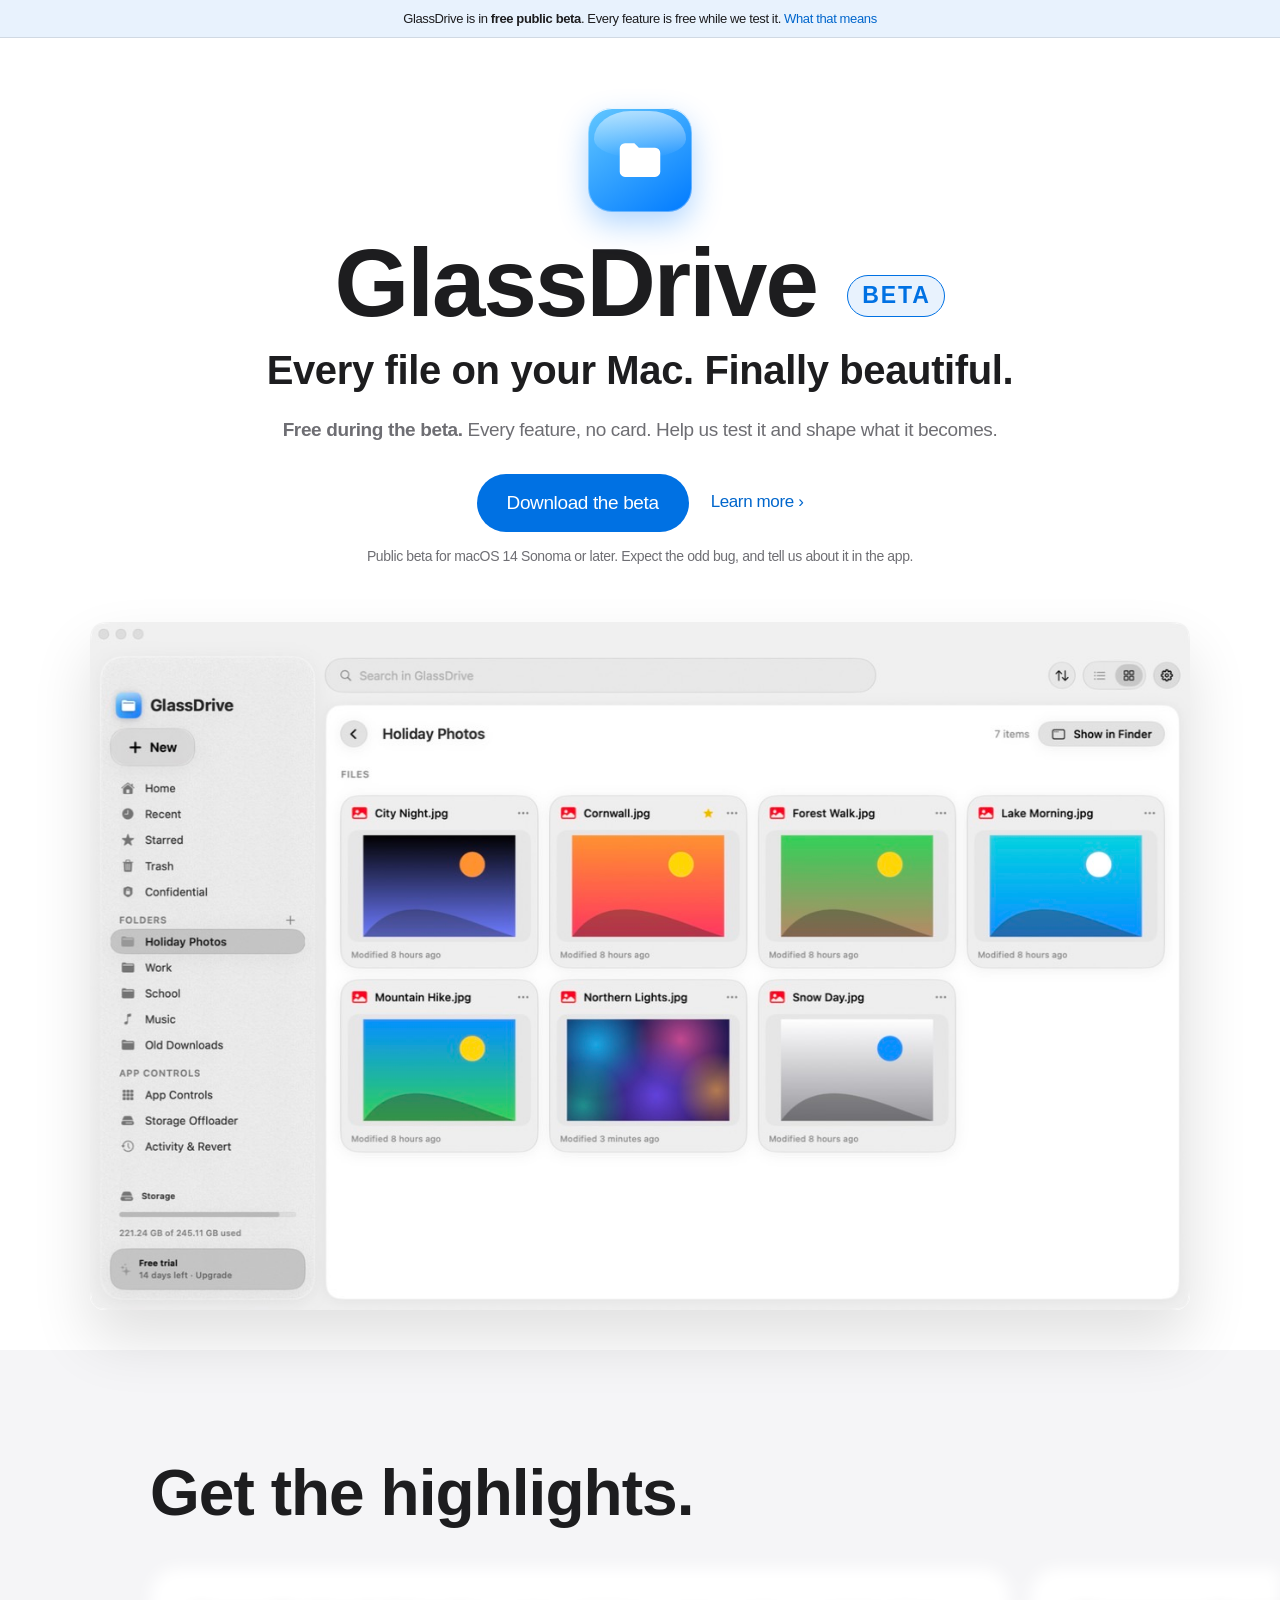
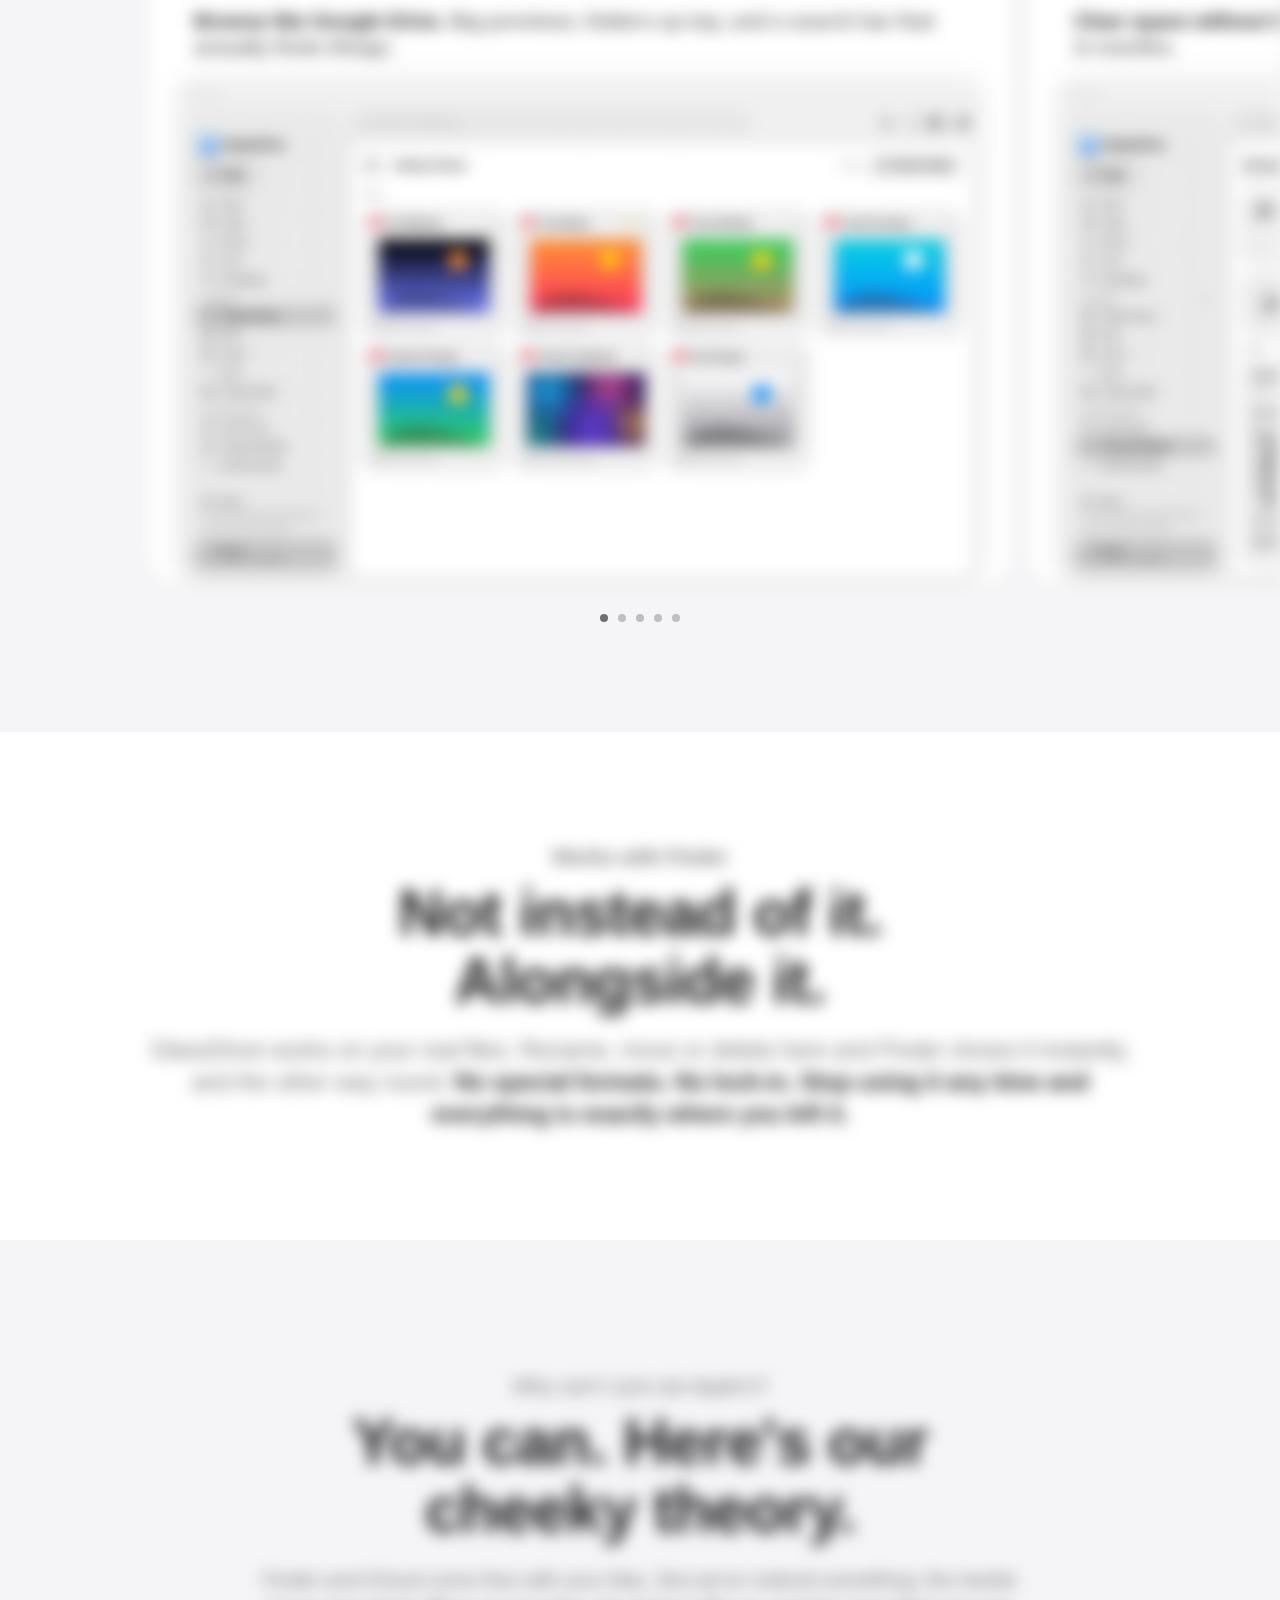
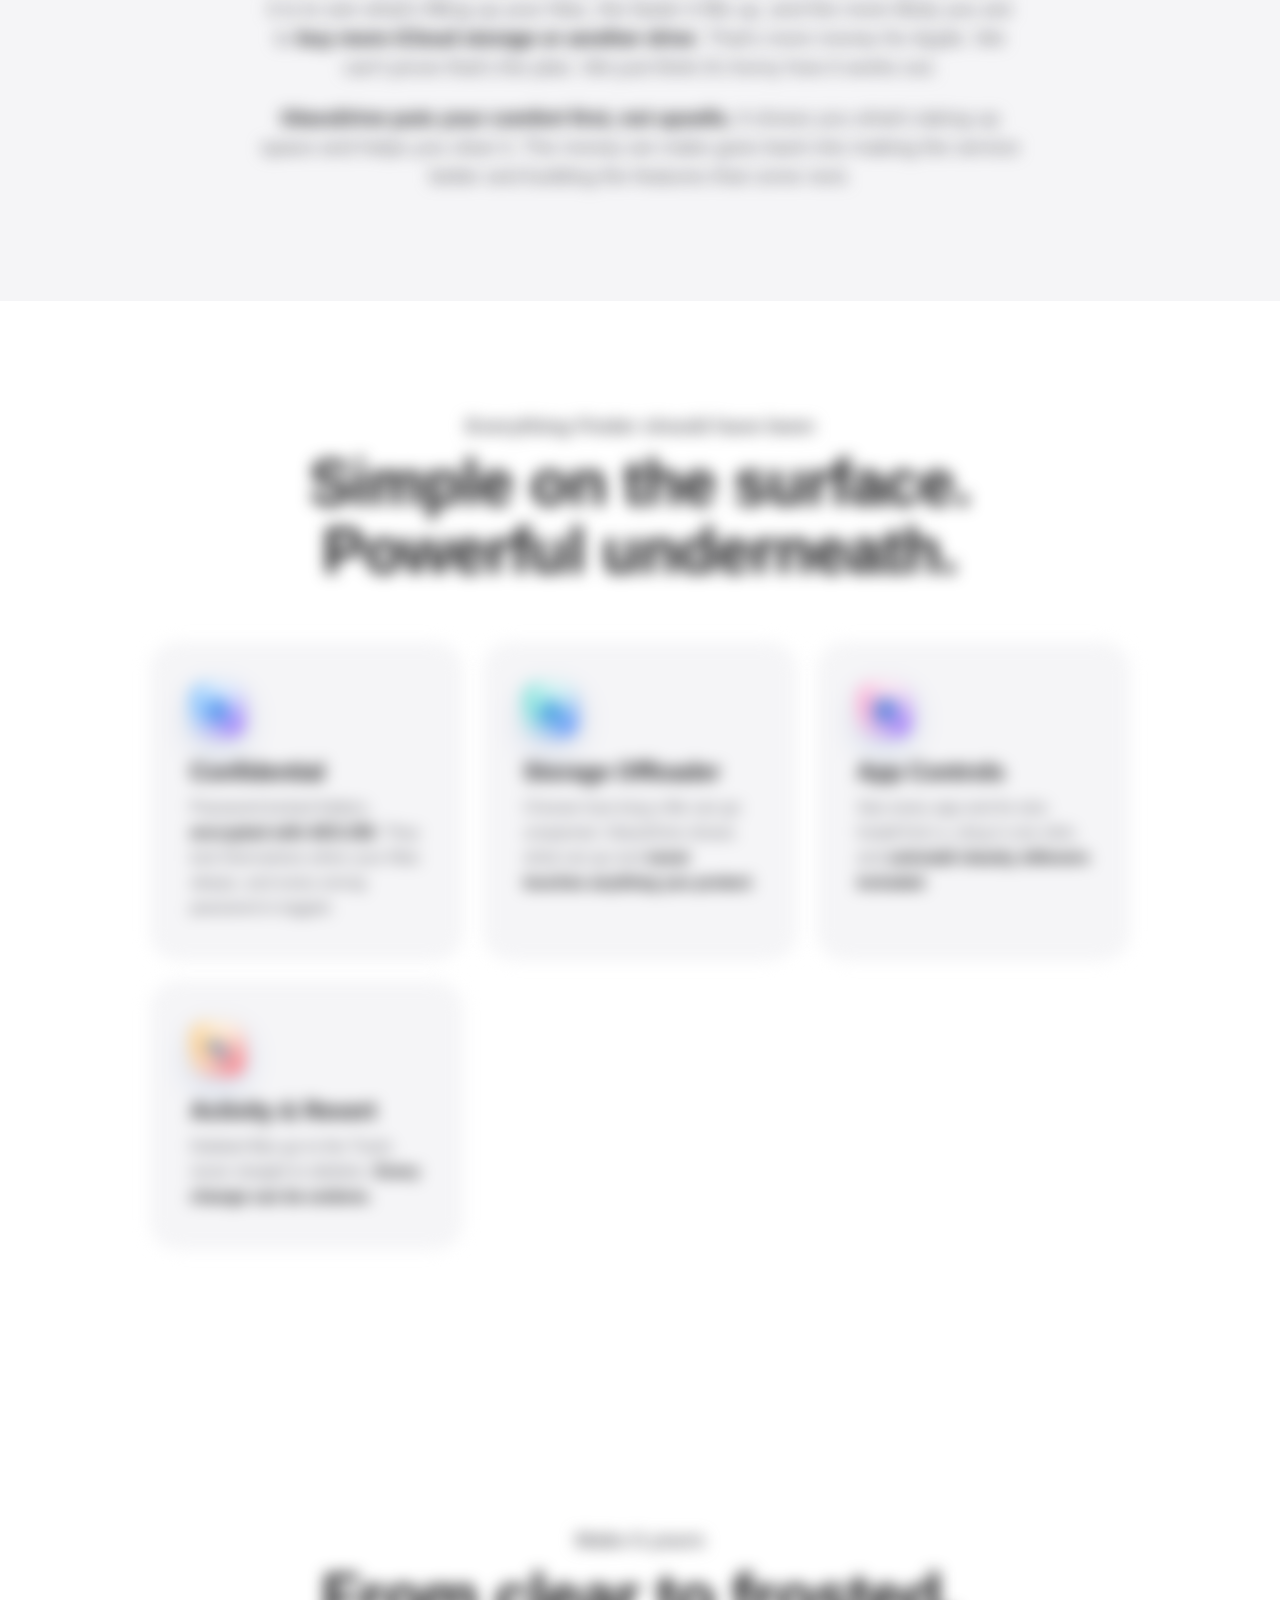
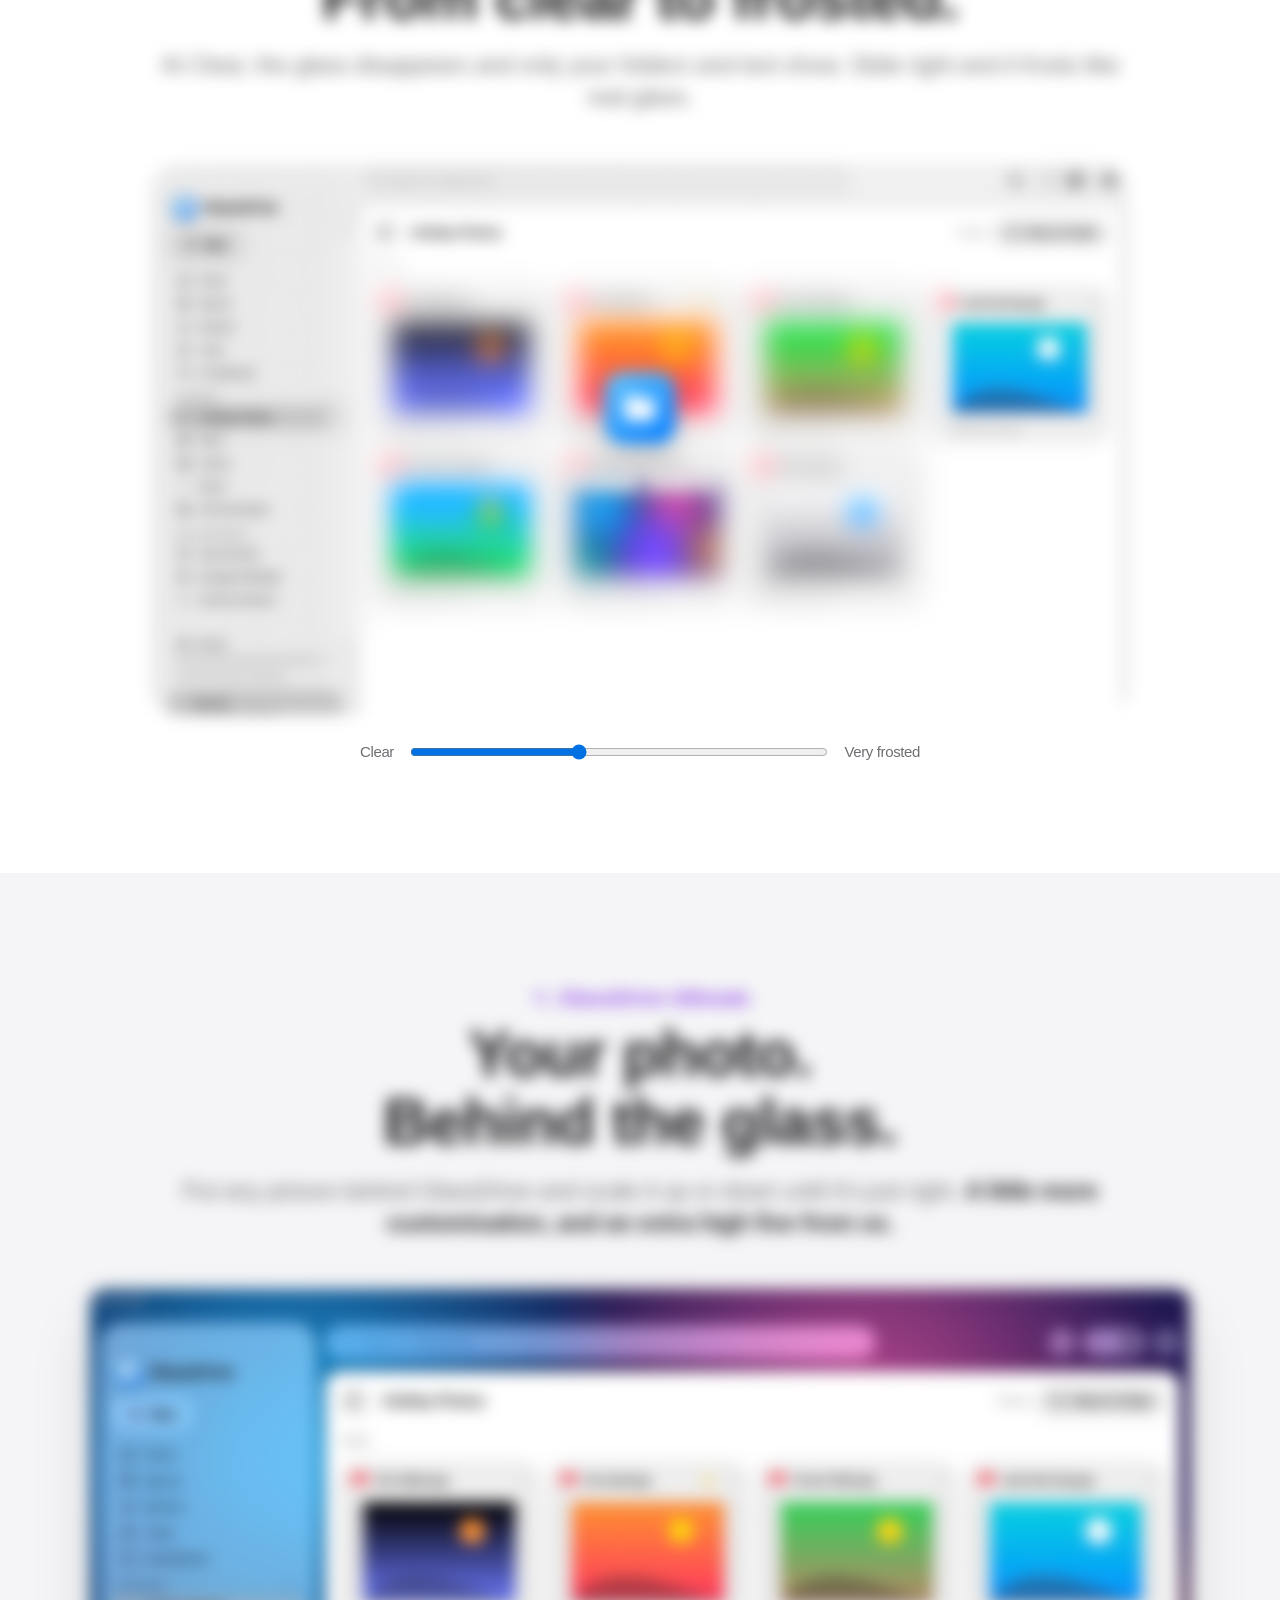
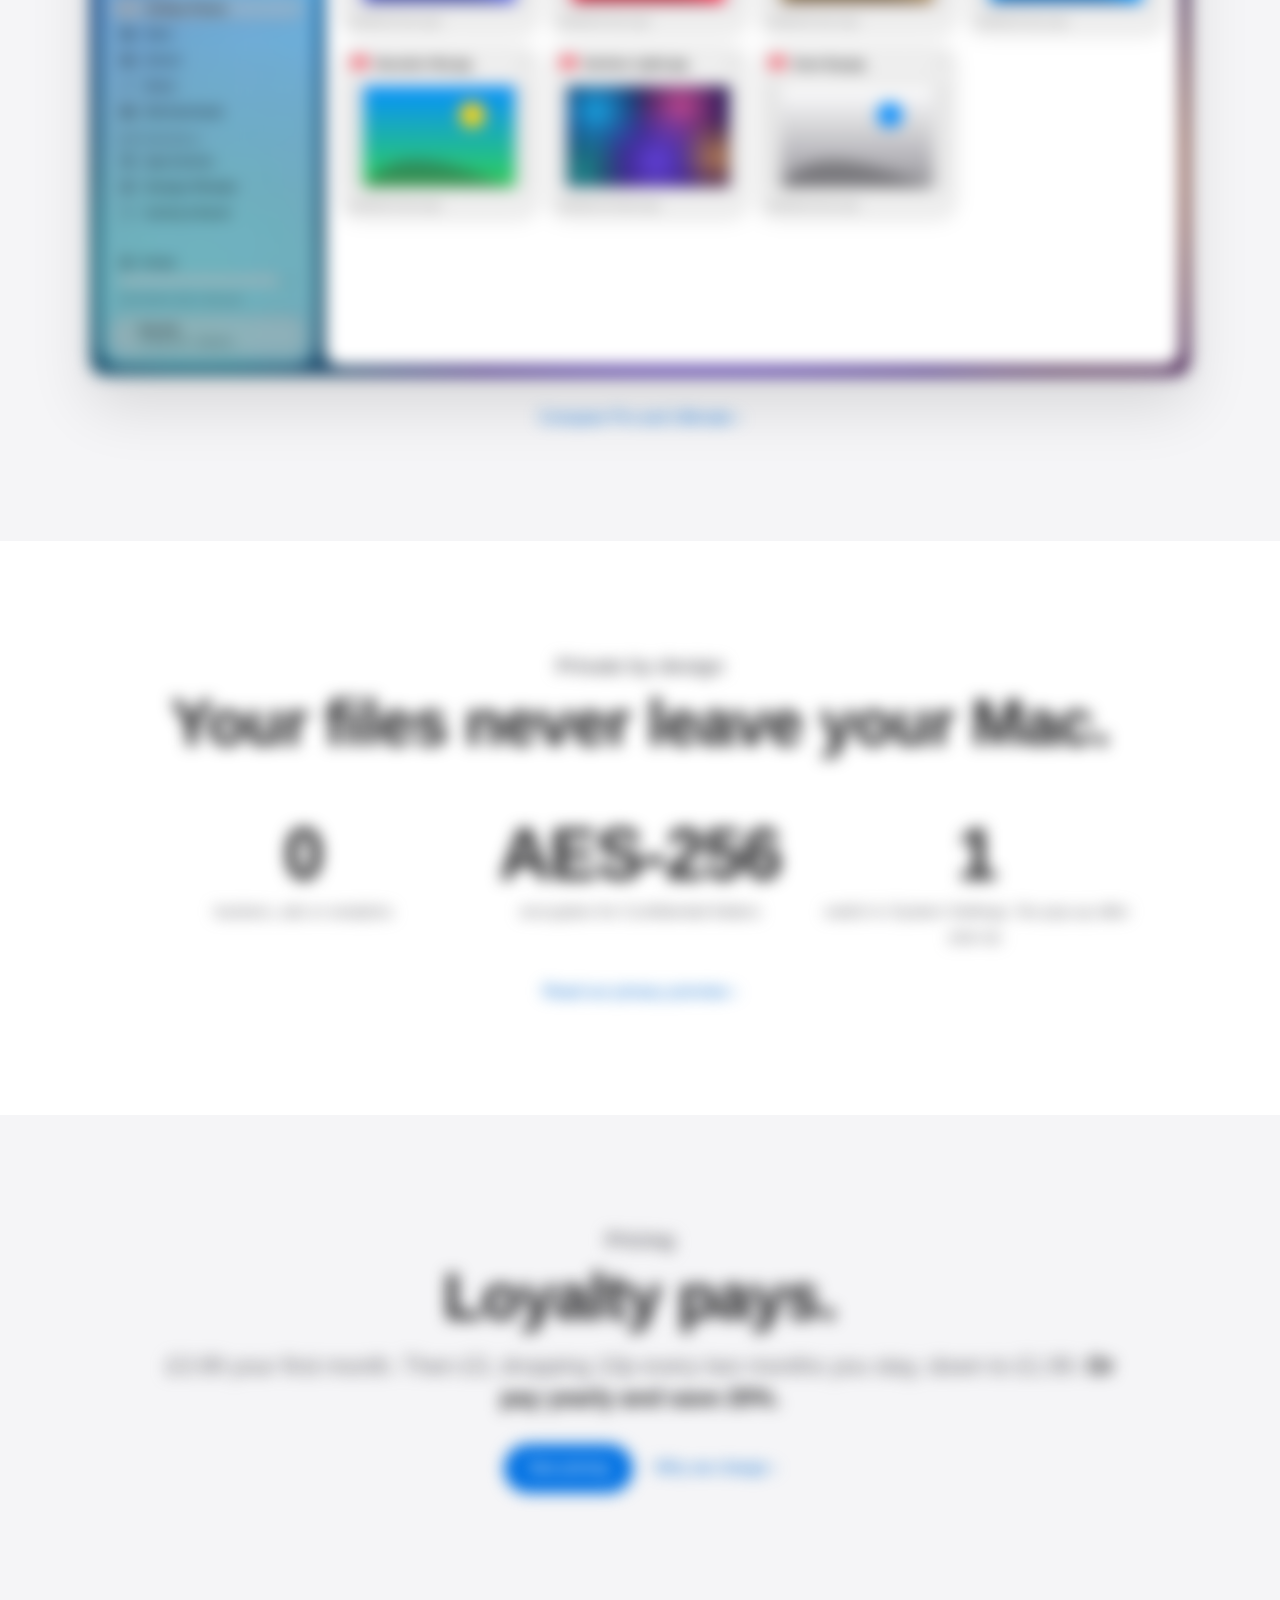
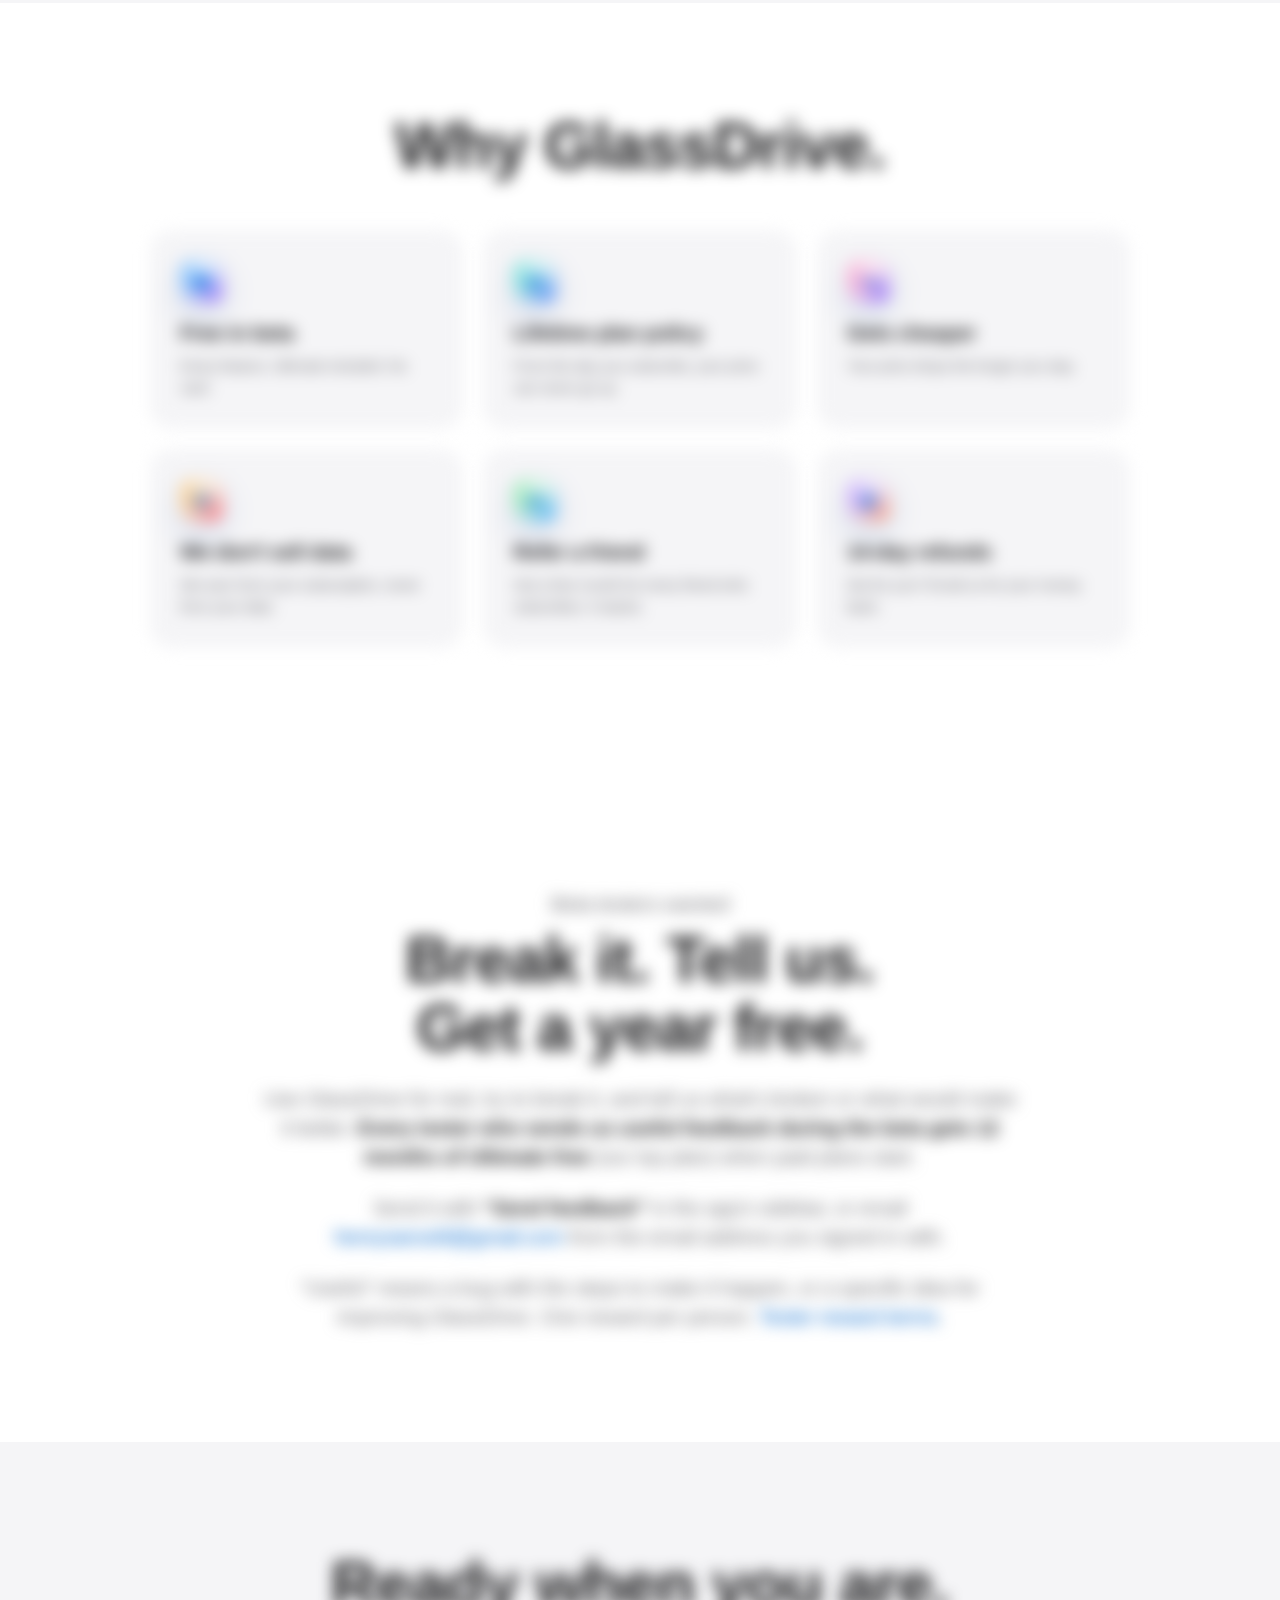
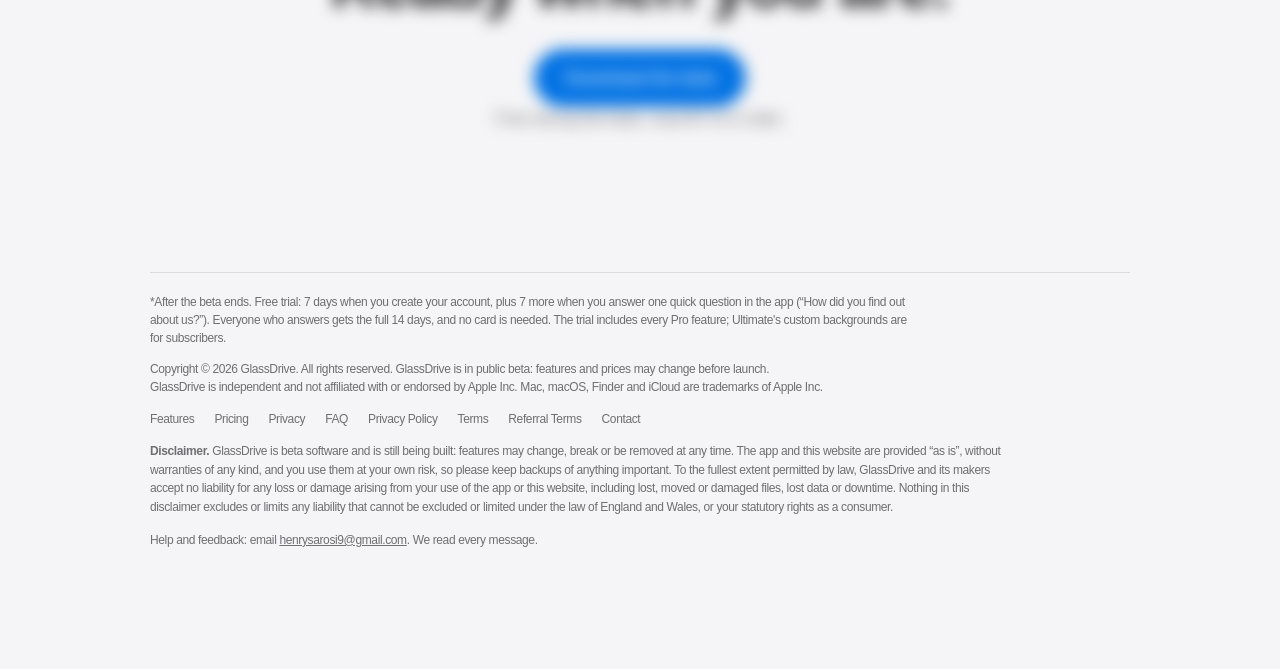
==== commit af365da9: "Beta tester reward, latest beta build Co-Authored-By: Claude Opus 5.5 <noreply@anthropic.com>" ====
--- a/index.html
+++ b/index.html
@@ -173,6 +173,16 @@
       </div>
     </section>
 
+    <section class="" id="testers">
+      <div class="wrap why-charge center w">
+        <p class="eyebrow">Beta testers wanted</p>
+        <h2 class="headline">Break it. Tell us.<br>Get a year free.</h2>
+        <p>Use GlassDrive for real, try to break it, and tell us what's broken or what would make it better. <strong>Every tester who sends us useful feedback during the beta gets 12 months of Ultimate free</strong> (our top plan) when paid plans start.</p>
+        <p>Send it with <strong>“Send feedback”</strong> in the app's sidebar, or email <a href="mailto:henrysarosi9@gmail.com?subject=GlassDrive%20beta%20feedback">henrysarosi9@gmail.com</a> from the email address you signed in with.</p>
+        <p class="note">“Useful” means a bug with the steps to make it happen, or a specific idea for improving GlassDrive. One reward per person. <a href="terms.html#tester-reward">Tester reward terms</a>.</p>
+      </div>
+    </section>
+
     <section class="alt center">
       <div class="wrap w">
         <h2 class="headline">Ready when you are.</h2>
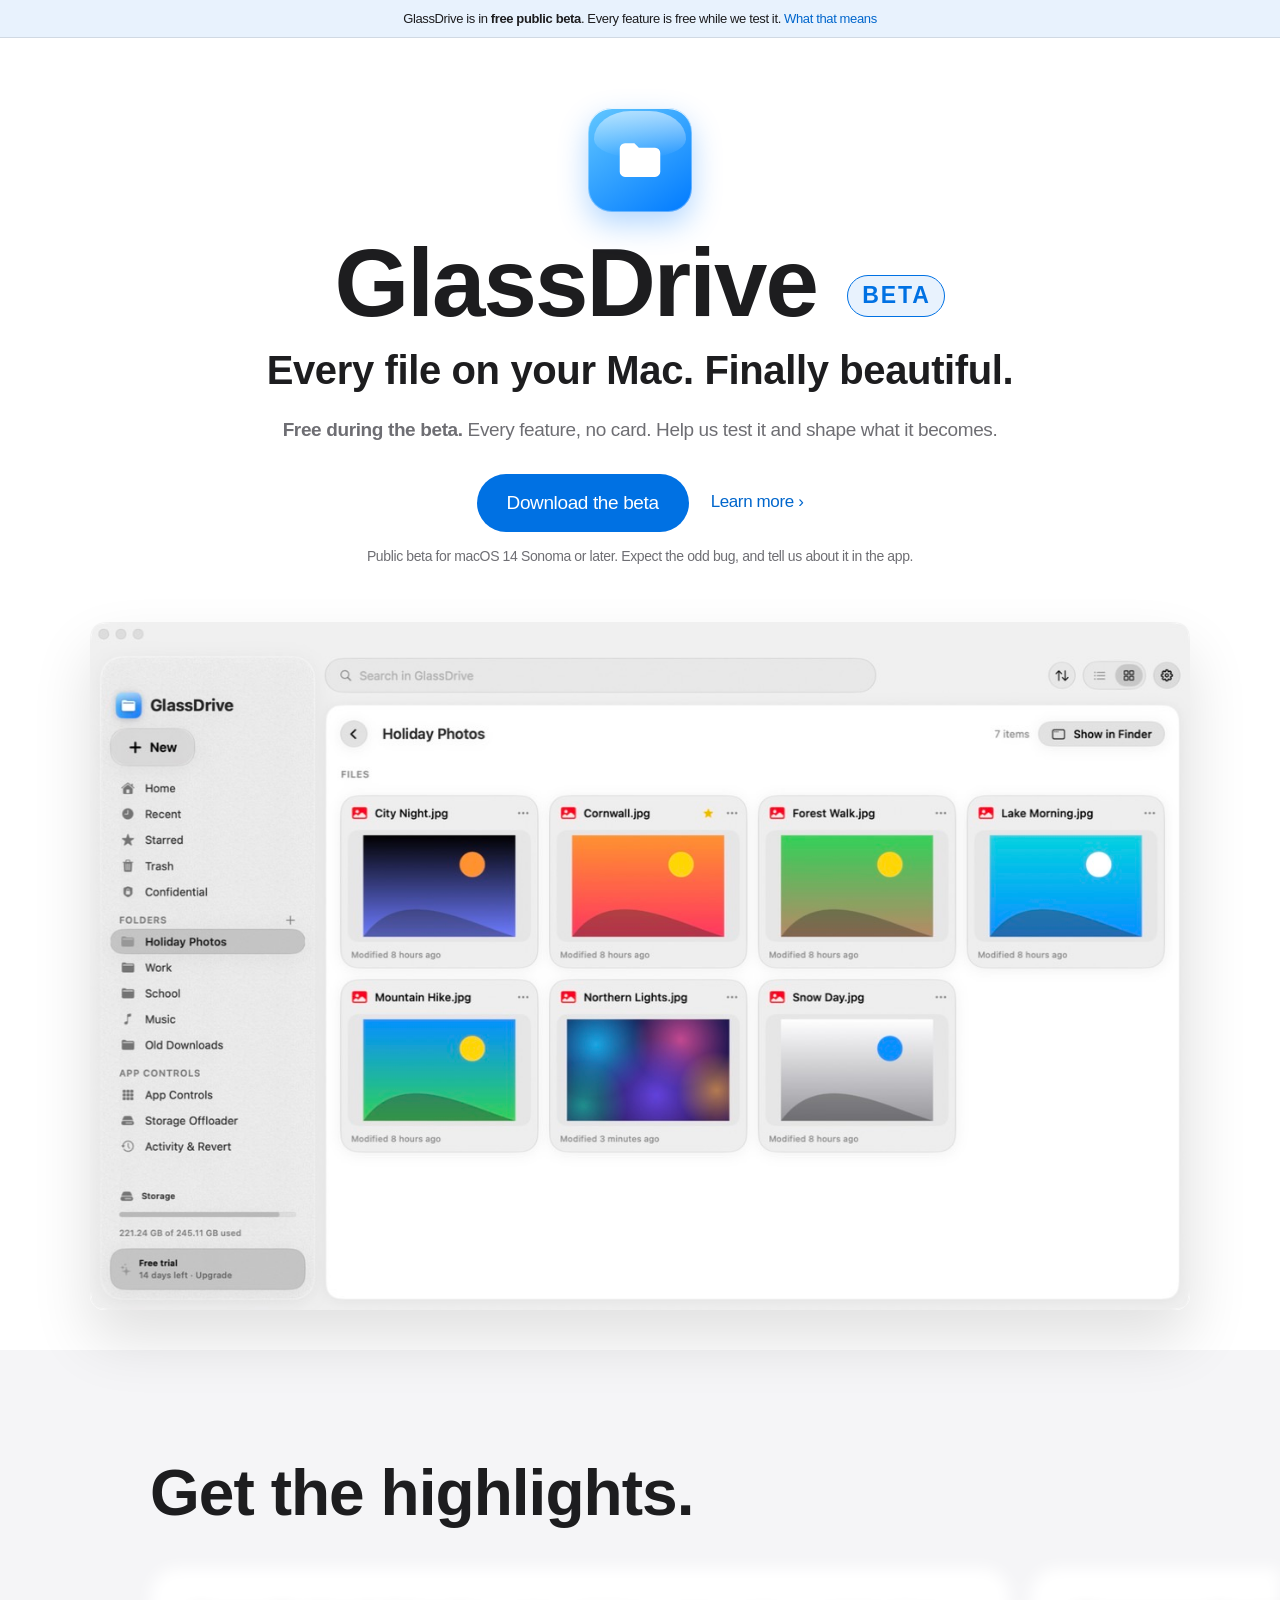
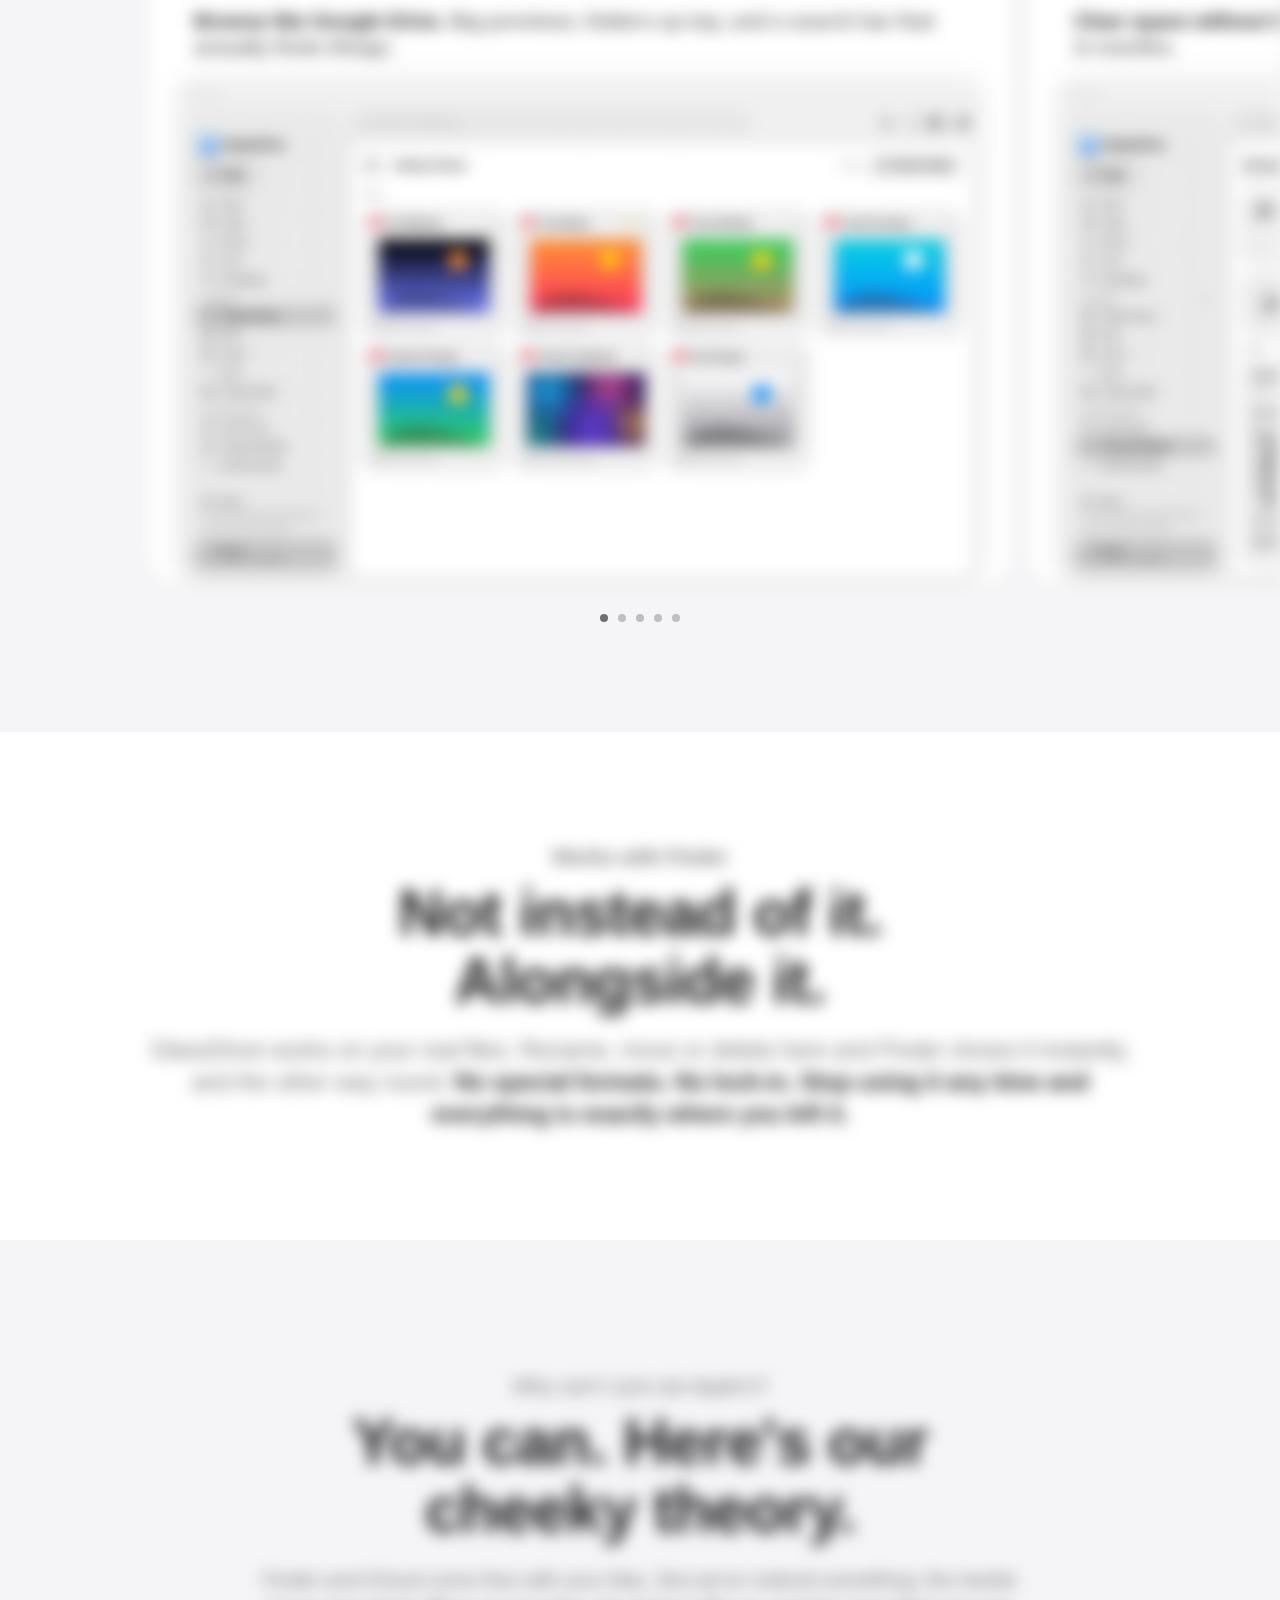
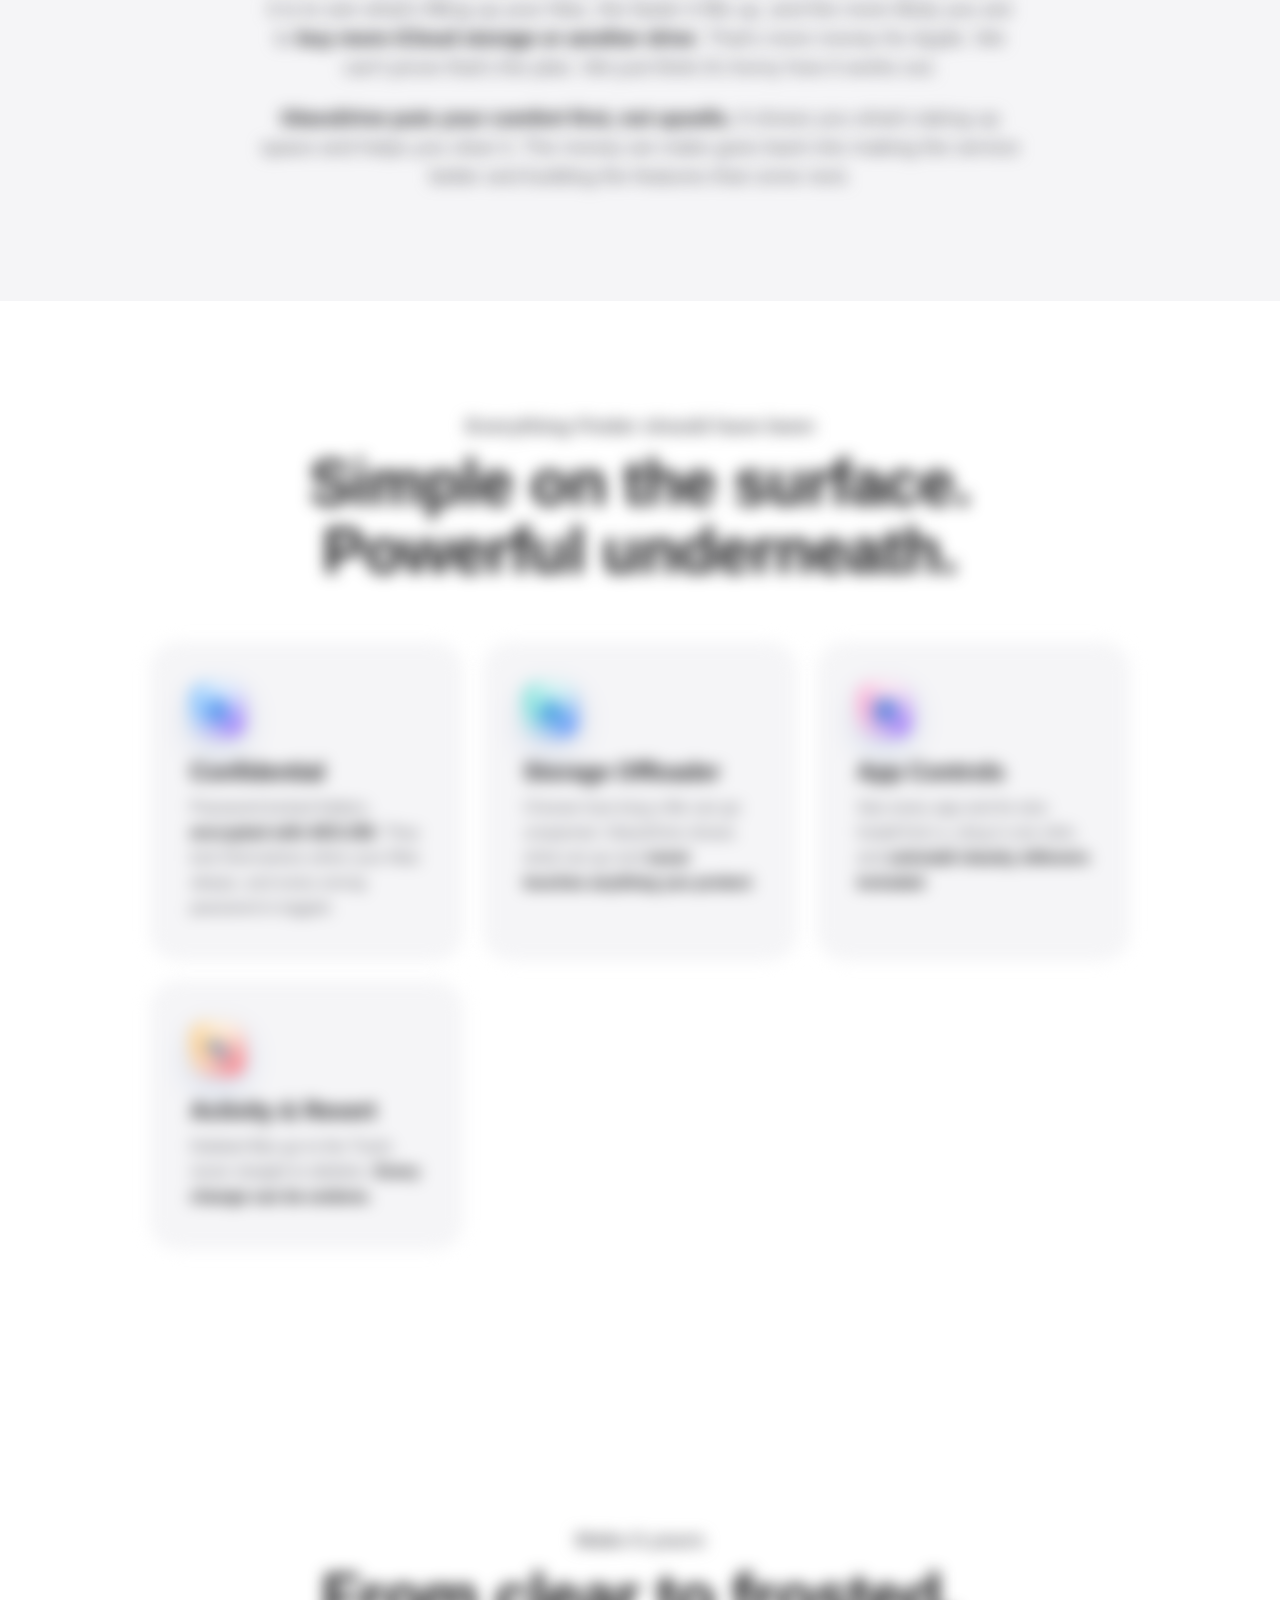
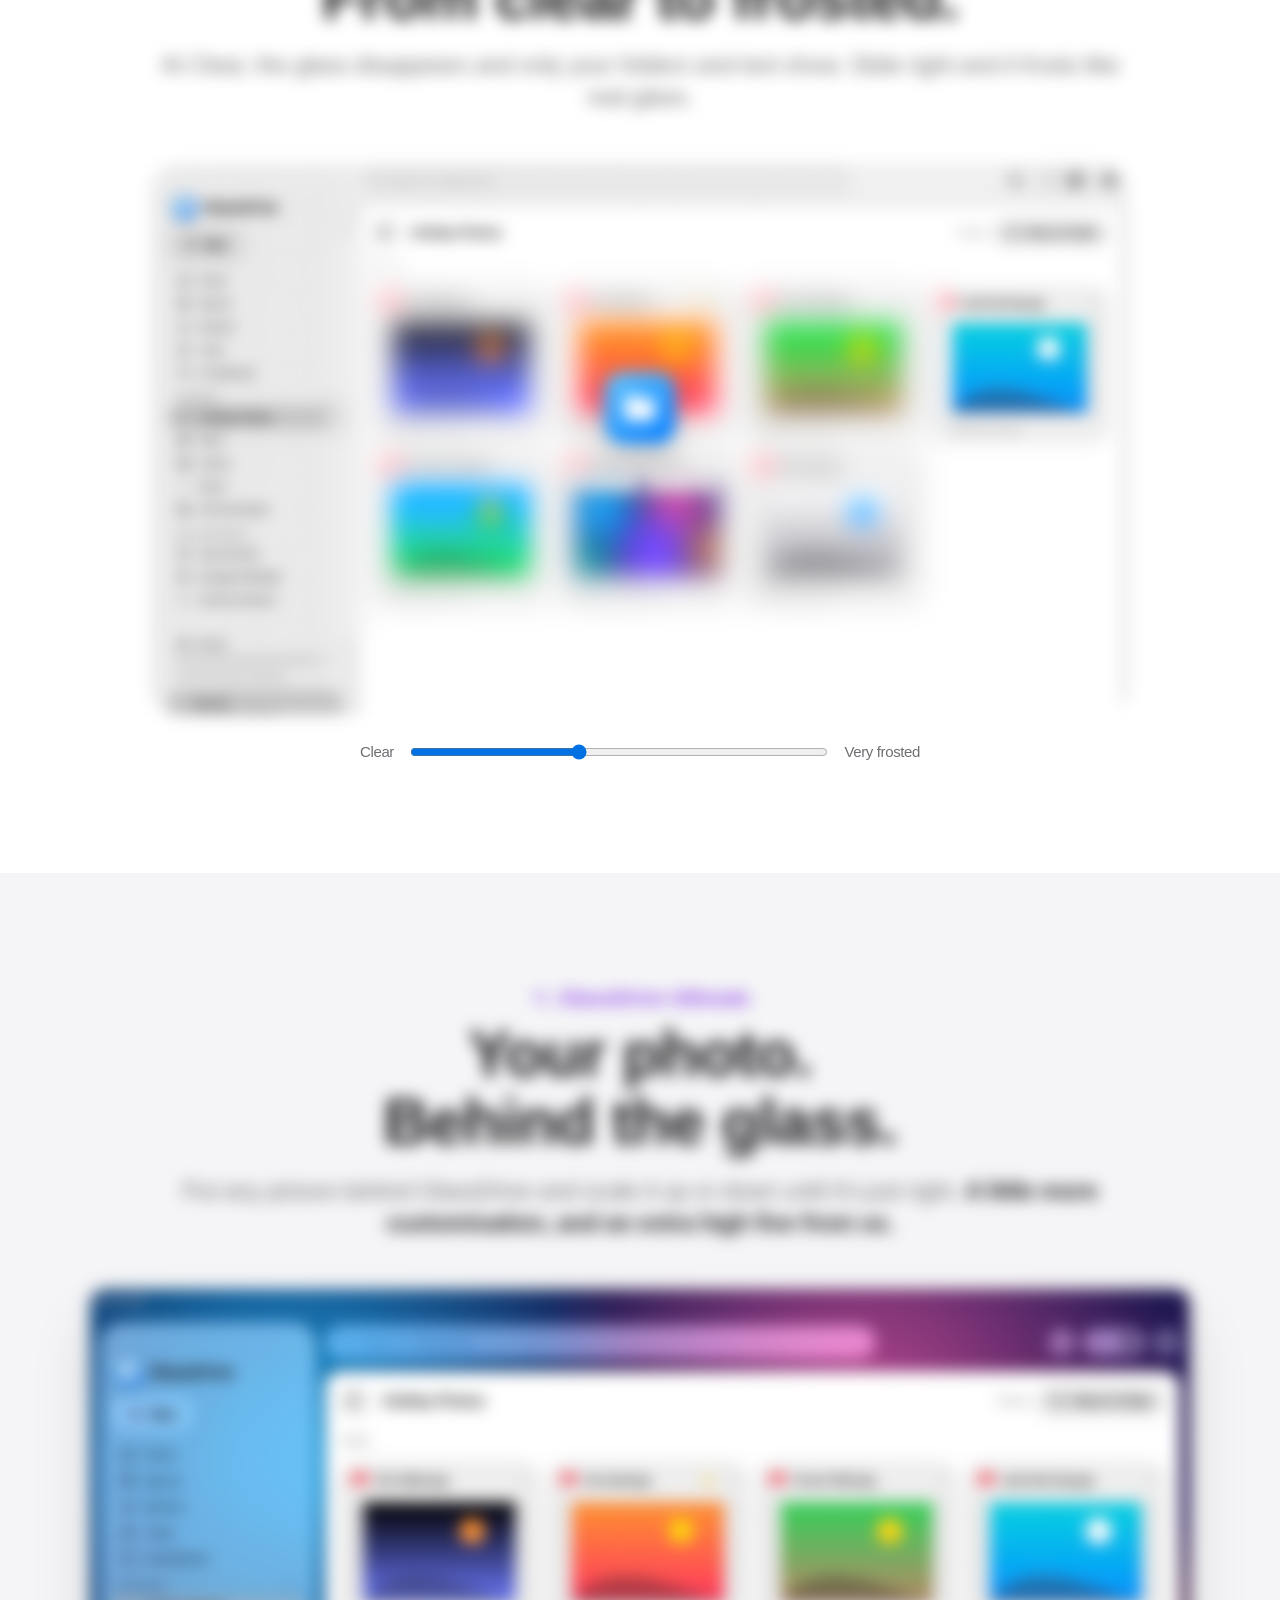
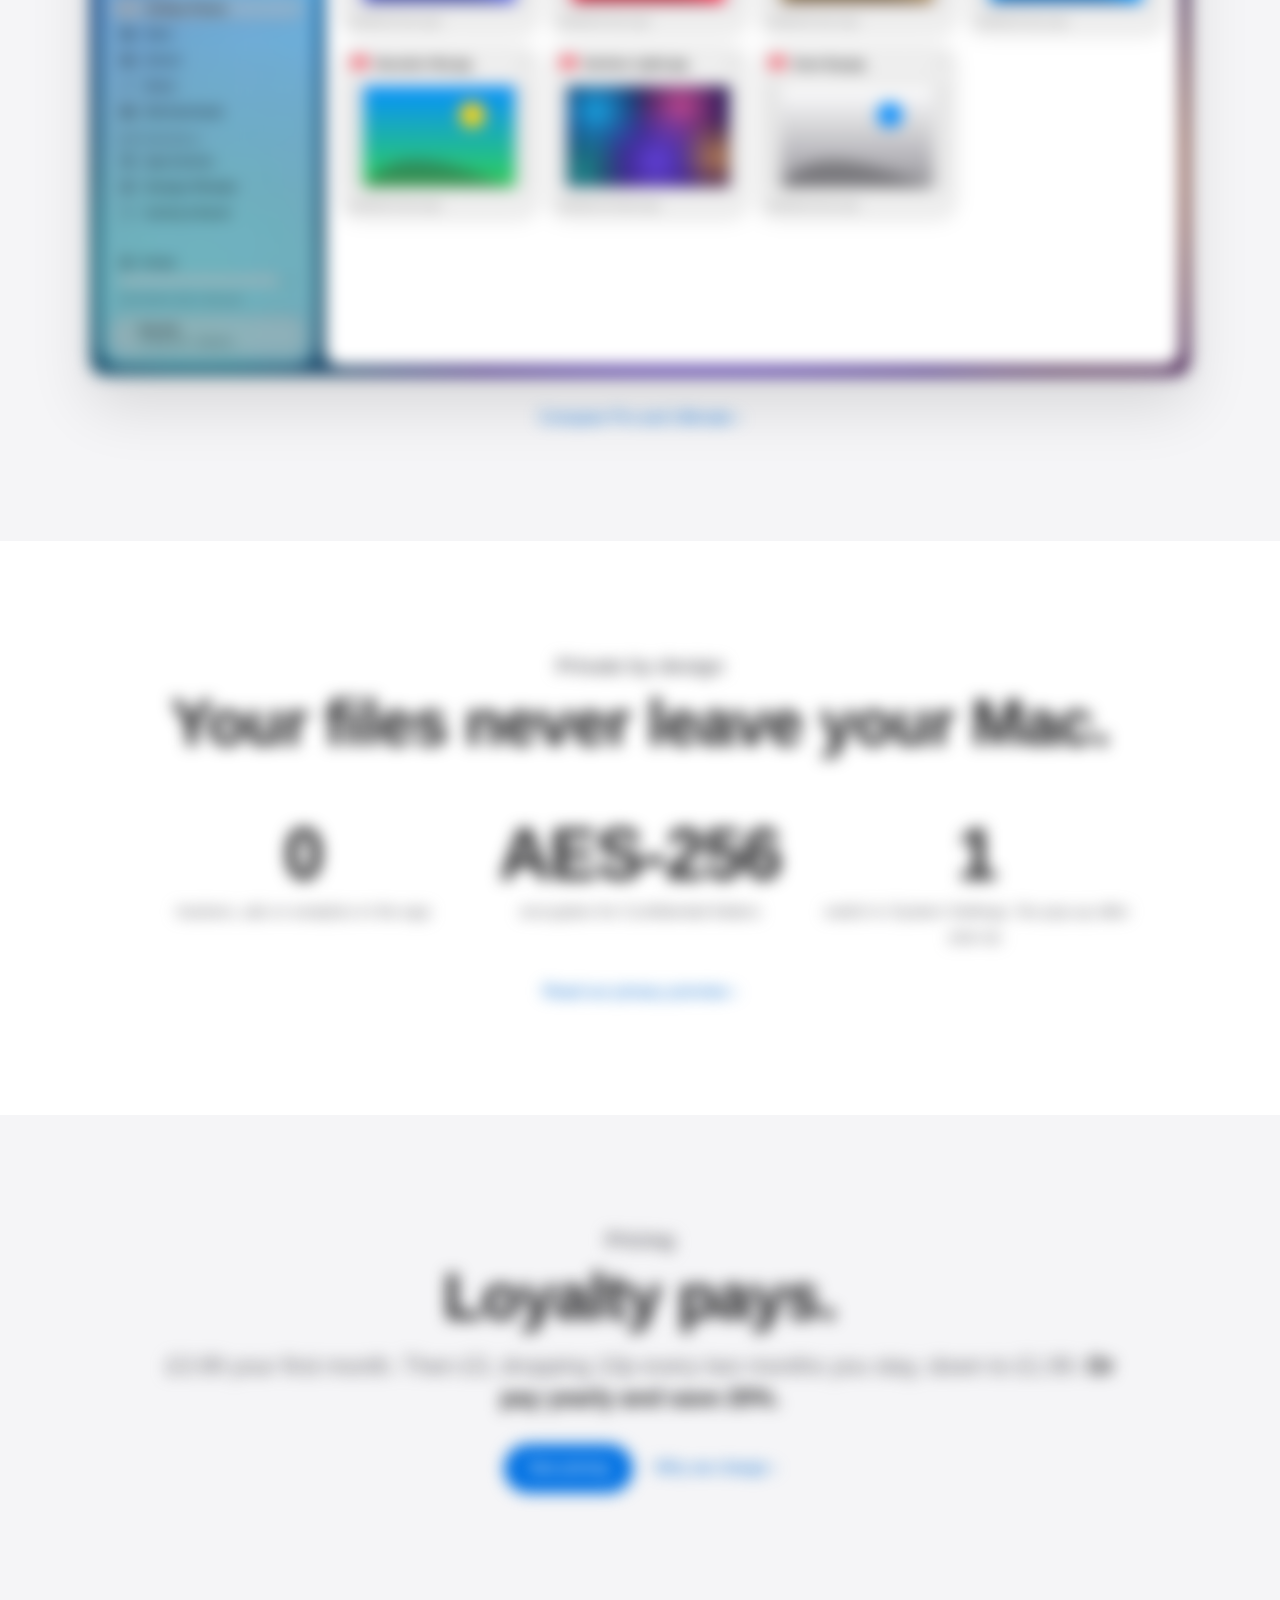
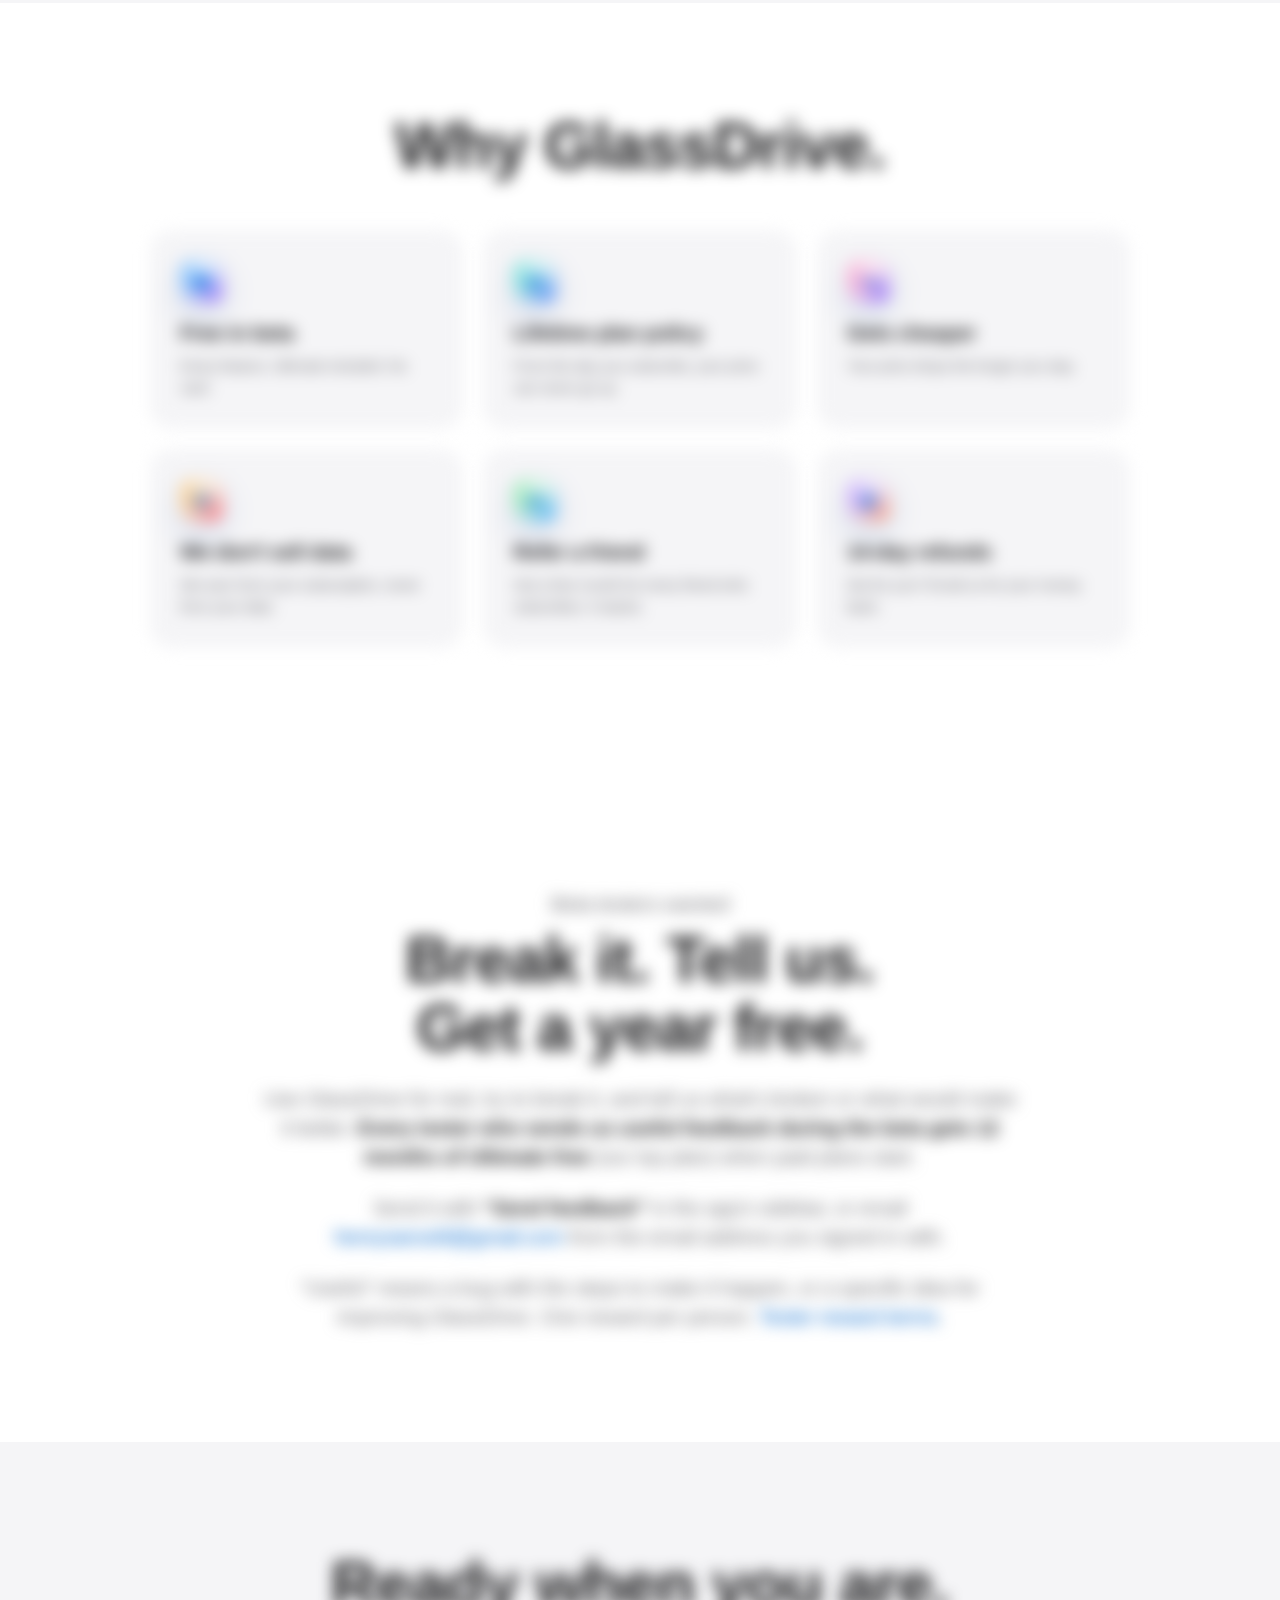
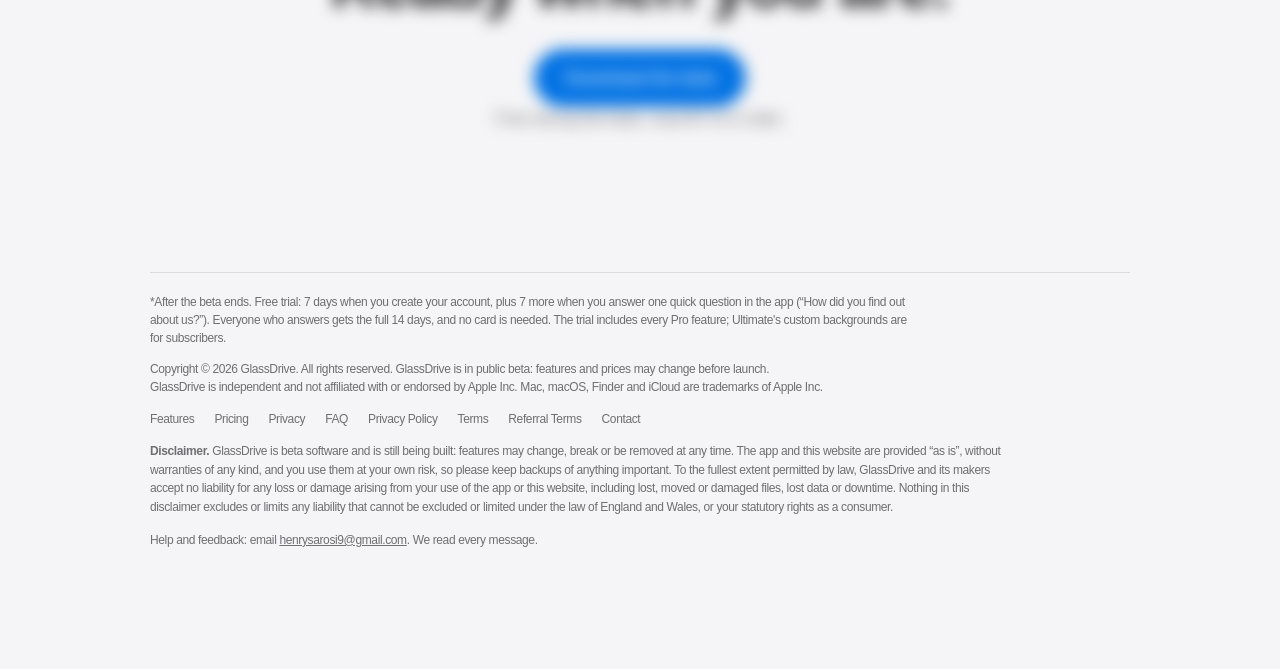
==== commit fa636338: "Anonymous visit counts with Cloudflare Web Analytics; privacy policy updated Co-Authored-By: Claude " ====
--- a/index.html
+++ b/index.html
@@ -13,9 +13,10 @@
   <meta property="og:image" content="assets/link-preview.png">
   <meta name="twitter:card" content="summary_large_image">
   <link rel="icon" href="assets/favicon.svg" type="image/svg+xml">
-  <link rel="stylesheet" href="assets/styles.css?v=b15cfa4dc0">
+  <link rel="stylesheet" href="assets/styles.css?v=b0f63ab311">
   <meta name="gd-download-size" content="4.8 MB">
-  <script src="assets/main.js?v=d328f98758" defer></script>
+  <script src="assets/main.js?v=61a7802930" defer></script>
+  <!-- Cloudflare Web Analytics: anonymous visit counts, no cookies --><script type='module' src='https://static.cloudflareinsights.com/beacon.min.js' data-cf-beacon='{"token": "8d06422dcae5462bab96d76c0772247c"}'></script>
 </head>
 <body id="top">
   <nav class="rail left" aria-label="Pages">
@@ -27,7 +28,7 @@
     <a href="pricing.html" aria-label="Pricing"><span class="i"><svg width="18" height="18" viewBox="0 0 24 24" fill="none" stroke="currentColor" stroke-width="1.8" stroke-linecap="round" stroke-linejoin="round" aria-hidden="true"><path d="M20.5 13.5 13.5 20.5a2 2 0 0 1-2.8 0L3.5 13.3V3.5h9.8l7.2 7.2a2 2 0 0 1 0 2.8z"/><circle cx="8" cy="8" r="1.4"/></svg></span>Pricing</a>
     <a href="faq.html" aria-label="FAQ"><span class="i"><svg width="18" height="18" viewBox="0 0 24 24" fill="none" stroke="currentColor" stroke-width="1.8" stroke-linecap="round" stroke-linejoin="round" aria-hidden="true"><circle cx="12" cy="12" r="8.5"/><path d="M9.6 9.4a2.5 2.5 0 0 1 4.8.9c0 1.7-2.4 2.2-2.4 3.7"/><path d="M12 17.1v.1"/></svg></span>FAQ</a>
   </nav>
-  <a class="btn float-dl" href="#top"><svg width="17" height="17" viewBox="0 0 24 24" fill="none" stroke="currentColor" stroke-width="1.8" stroke-linecap="round" stroke-linejoin="round" aria-hidden="true"><path d="M12 3.5v11"/><path d="m7.5 10 4.5 4.5 4.5-4.5"/><path d="M4.5 19.5h15"/></svg>Download the beta</a>
+  <a class="btn float-dl" href="downloads/GlassDrive-Beta.dmg" download data-dl><svg width="17" height="17" viewBox="0 0 24 24" fill="none" stroke="currentColor" stroke-width="1.8" stroke-linecap="round" stroke-linejoin="round" aria-hidden="true"><path d="M12 3.5v11"/><path d="m7.5 10 4.5 4.5 4.5-4.5"/><path d="M4.5 19.5h15"/></svg>Download the beta</a>
   <div class="beta-bar">GlassDrive is in <strong>free public beta</strong>. Every feature is free while we test it. <a href="faq.html#beta">What that means</a></div>
   <main>
     <section class="hero center">
@@ -37,7 +38,7 @@
         <p class="tagline">Every file on your Mac. Finally beautiful.</p>
         <p class="price-line"><strong>Free during the beta.</strong> Every feature, no card. Help us test it and shape what it becomes.</p>
         <div class="cta-row">
-          <a class="btn large" id="hero-download" href="download.html">Download the beta</a>
+          <a class="btn large" id="hero-download" href="downloads/GlassDrive-Beta.dmg" download data-dl>Download the beta</a>
           <a class="more" href="features.html">Learn more</a>
         </div>
         <p class="fine">Public beta for macOS 14 Sonoma or later. Expect the odd bug, and tell us about it in the app.</p>
@@ -144,7 +145,7 @@
           <h2 class="headline">Your files never leave your Mac.</h2>
         </div>
         <div class="stats">
-          <div class="stat w"><b>0</b><span>trackers, ads or analytics</span></div>
+          <div class="stat w"><b>0</b><span>trackers, ads or analytics in the app</span></div>
           <div class="stat w"><b>AES-256</b><span>encryption for Confidential folders</span></div>
           <div class="stat w"><b>1</b><span>switch in System Settings. No pop-up after pop-up.</span></div>
         </div>
@@ -186,7 +187,7 @@
     <section class="alt center">
       <div class="wrap w">
         <h2 class="headline">Ready when you are.</h2>
-        <div class="cta-row"><a class="btn large" href="download.html">Download the beta</a></div>
+        <div class="cta-row"><a class="btn large" href="downloads/GlassDrive-Beta.dmg" download data-dl>Download the beta</a></div>
         <p class="fine muted">Free during the beta. macOS 14 or later.</p>
       </div>
     </section>
--- a/assets/styles.css
+++ b/assets/styles.css
@@ -428,3 +428,14 @@
   .ill-hole { fill: rgba(44, 44, 46, 0.95); }
 }
 #dl-started a { font-weight: 600; }
+
+/* After clicking Download: a small card with what the browser may ask, and the install steps */
+.dl-toast { position: fixed; right: 20px; bottom: 20px; z-index: 60; max-width: 360px; display: grid; gap: 8px; padding: 18px 20px 16px; border-radius: 18px;
+  background: rgba(255,255,255,0.92); -webkit-backdrop-filter: blur(20px) saturate(1.6); backdrop-filter: blur(20px) saturate(1.6);
+  box-shadow: 0 18px 50px rgba(0,0,0,0.22), inset 0 0 0 1px rgba(255,255,255,0.6); font-size: 14px; line-height: 1.45; animation: dl-pop 0.35s cubic-bezier(0.2, 0.9, 0.3, 1.2); }
+.dl-toast[hidden] { display: none !important; }
+.dl-toast span { color: var(--muted); }
+.dl-toast .btn { justify-self: start; margin-top: 4px; }
+.dl-toast button { position: absolute; top: 8px; right: 10px; border: 0; background: none; font-size: 20px; line-height: 1; color: var(--muted); cursor: pointer; }
+@media (prefers-color-scheme: dark) { .dl-toast { background: rgba(32,32,35,0.92); box-shadow: 0 18px 50px rgba(0,0,0,0.5), inset 0 0 0 1px rgba(255,255,255,0.08); } }
+@media (max-width: 600px) { .dl-toast { left: 16px; right: 16px; max-width: none; } }
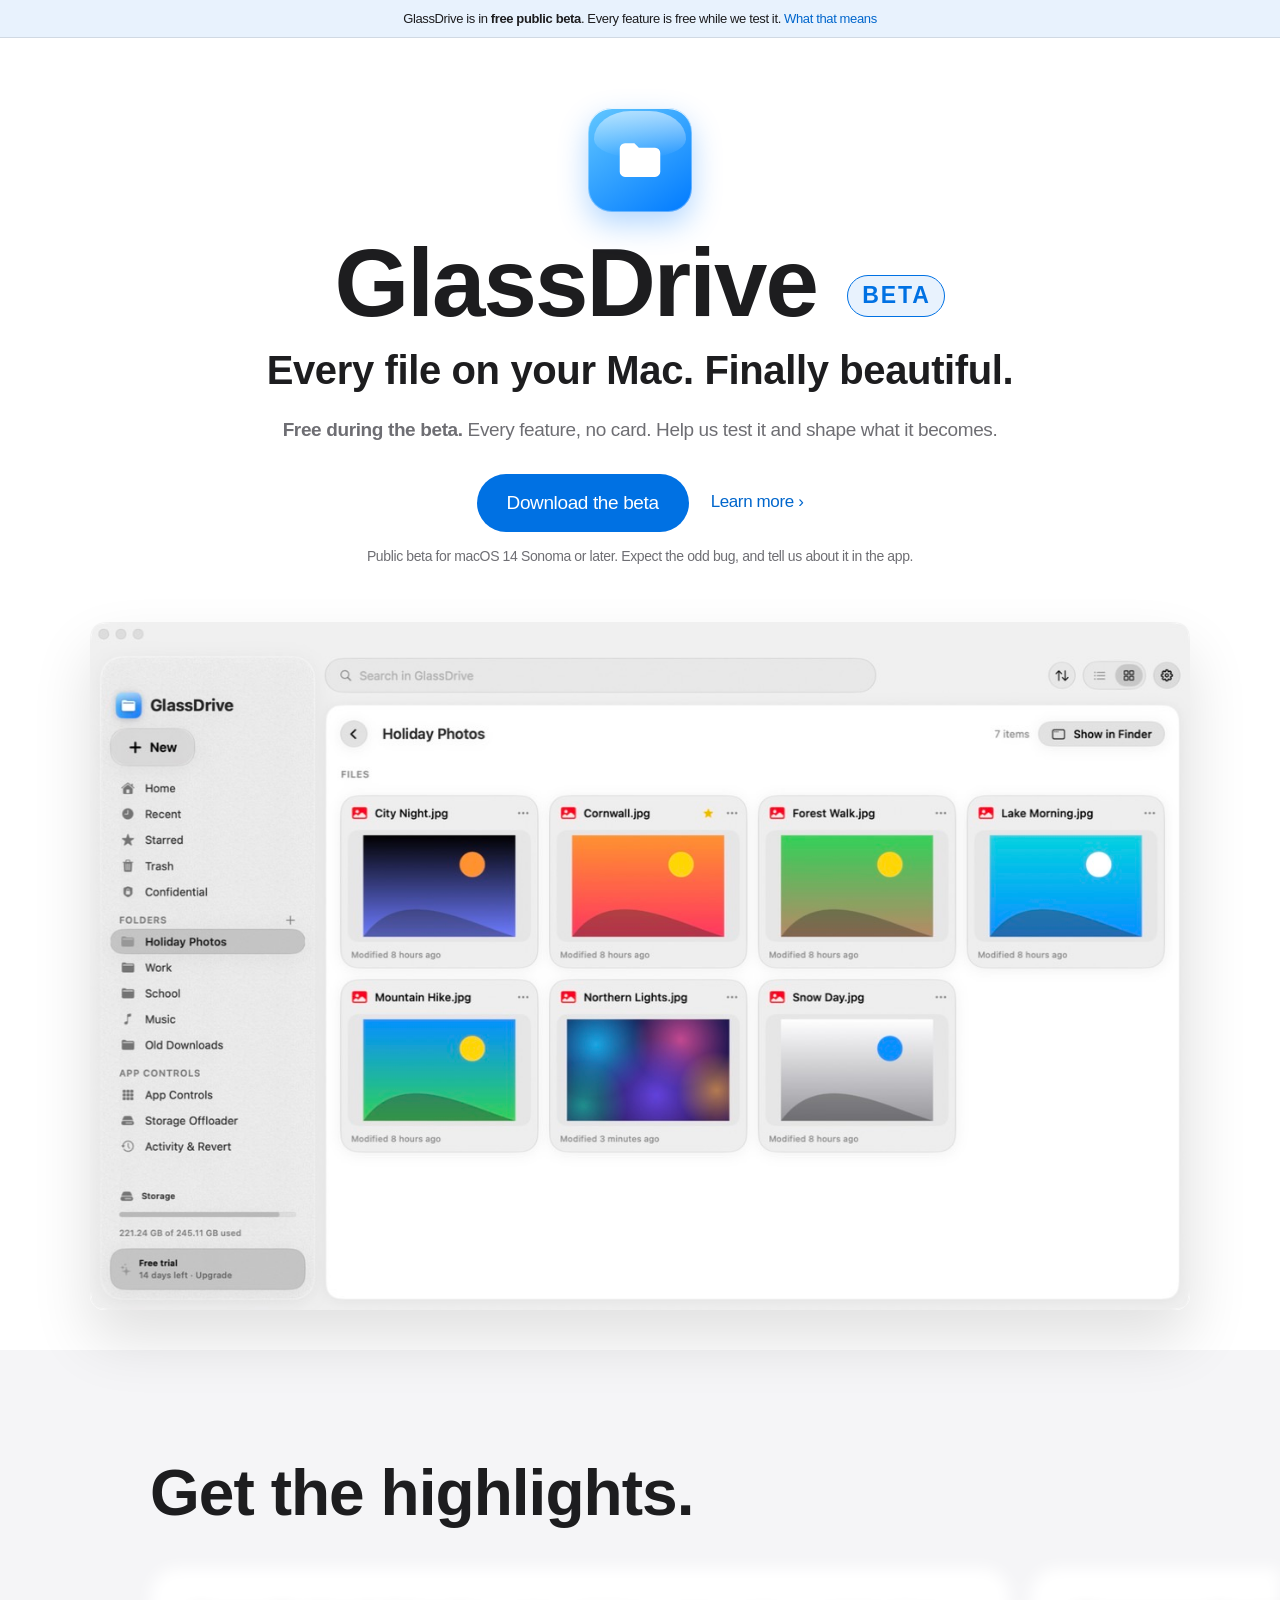
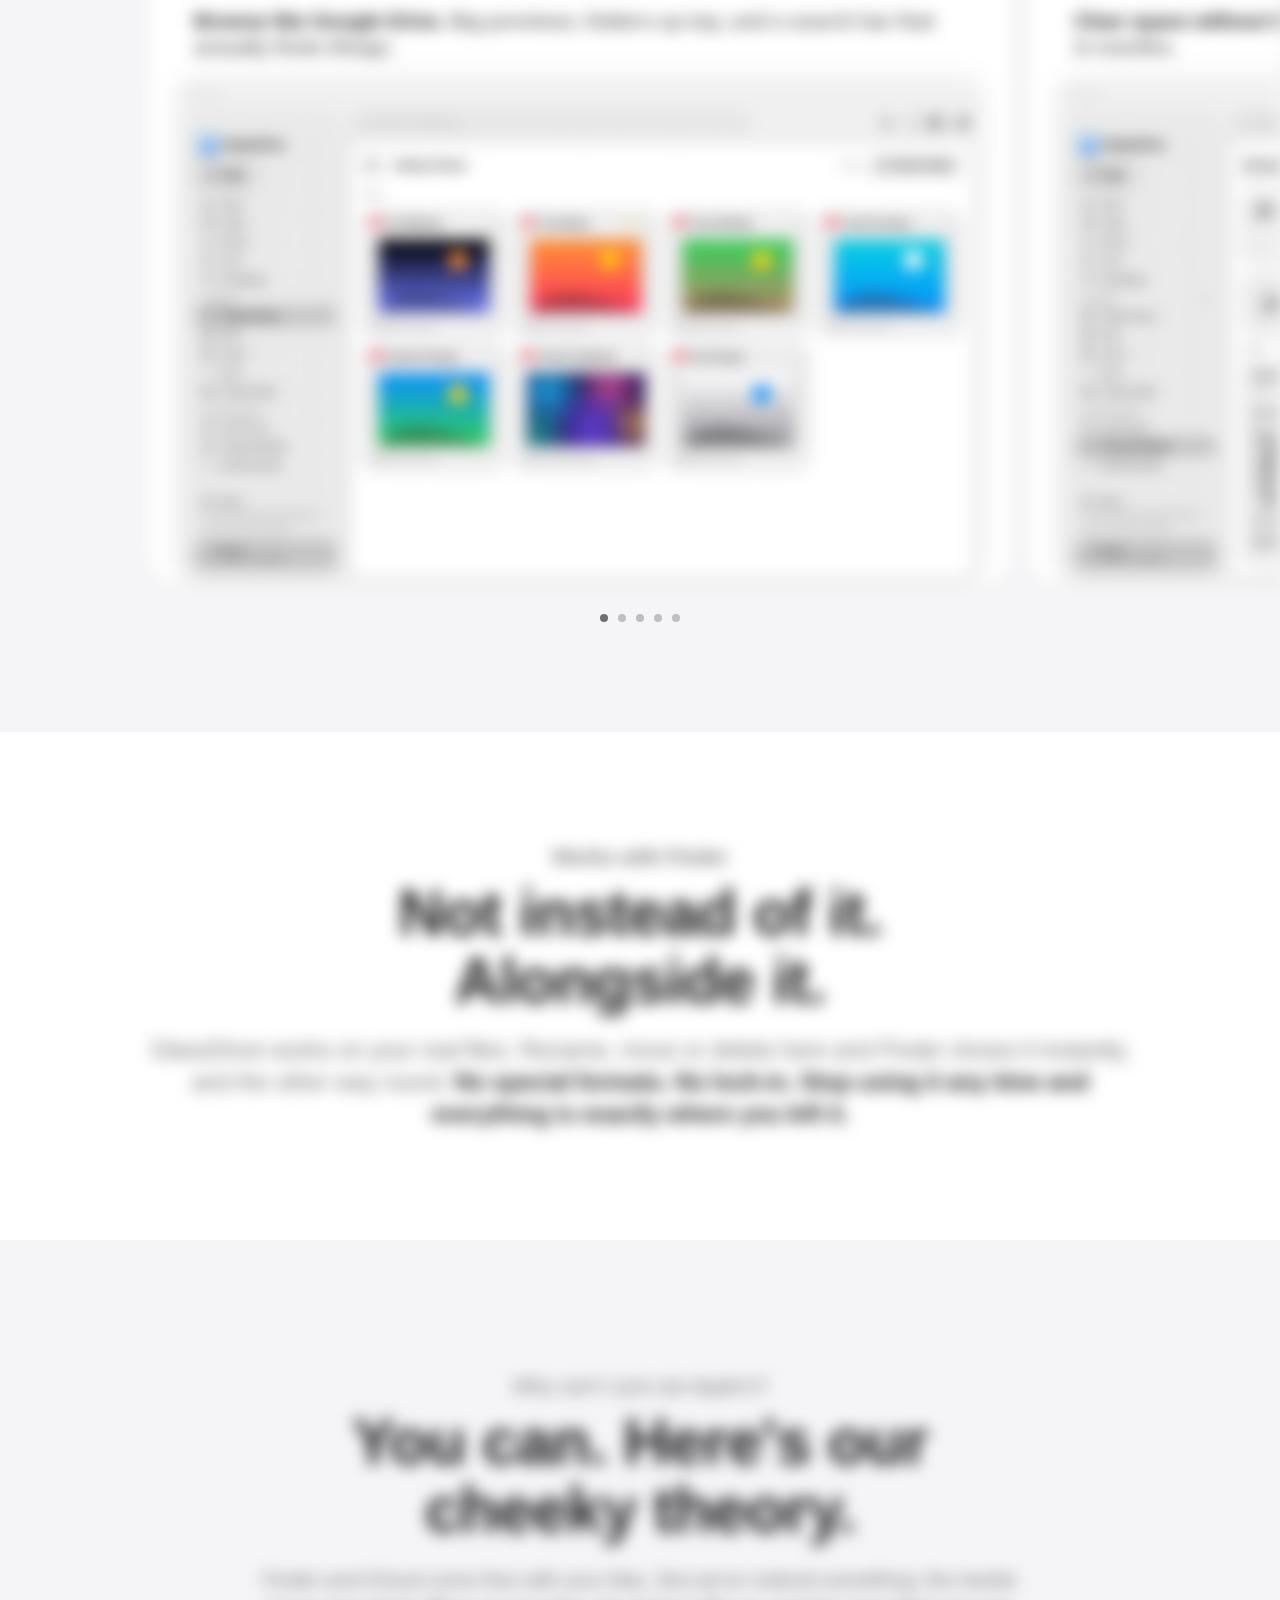
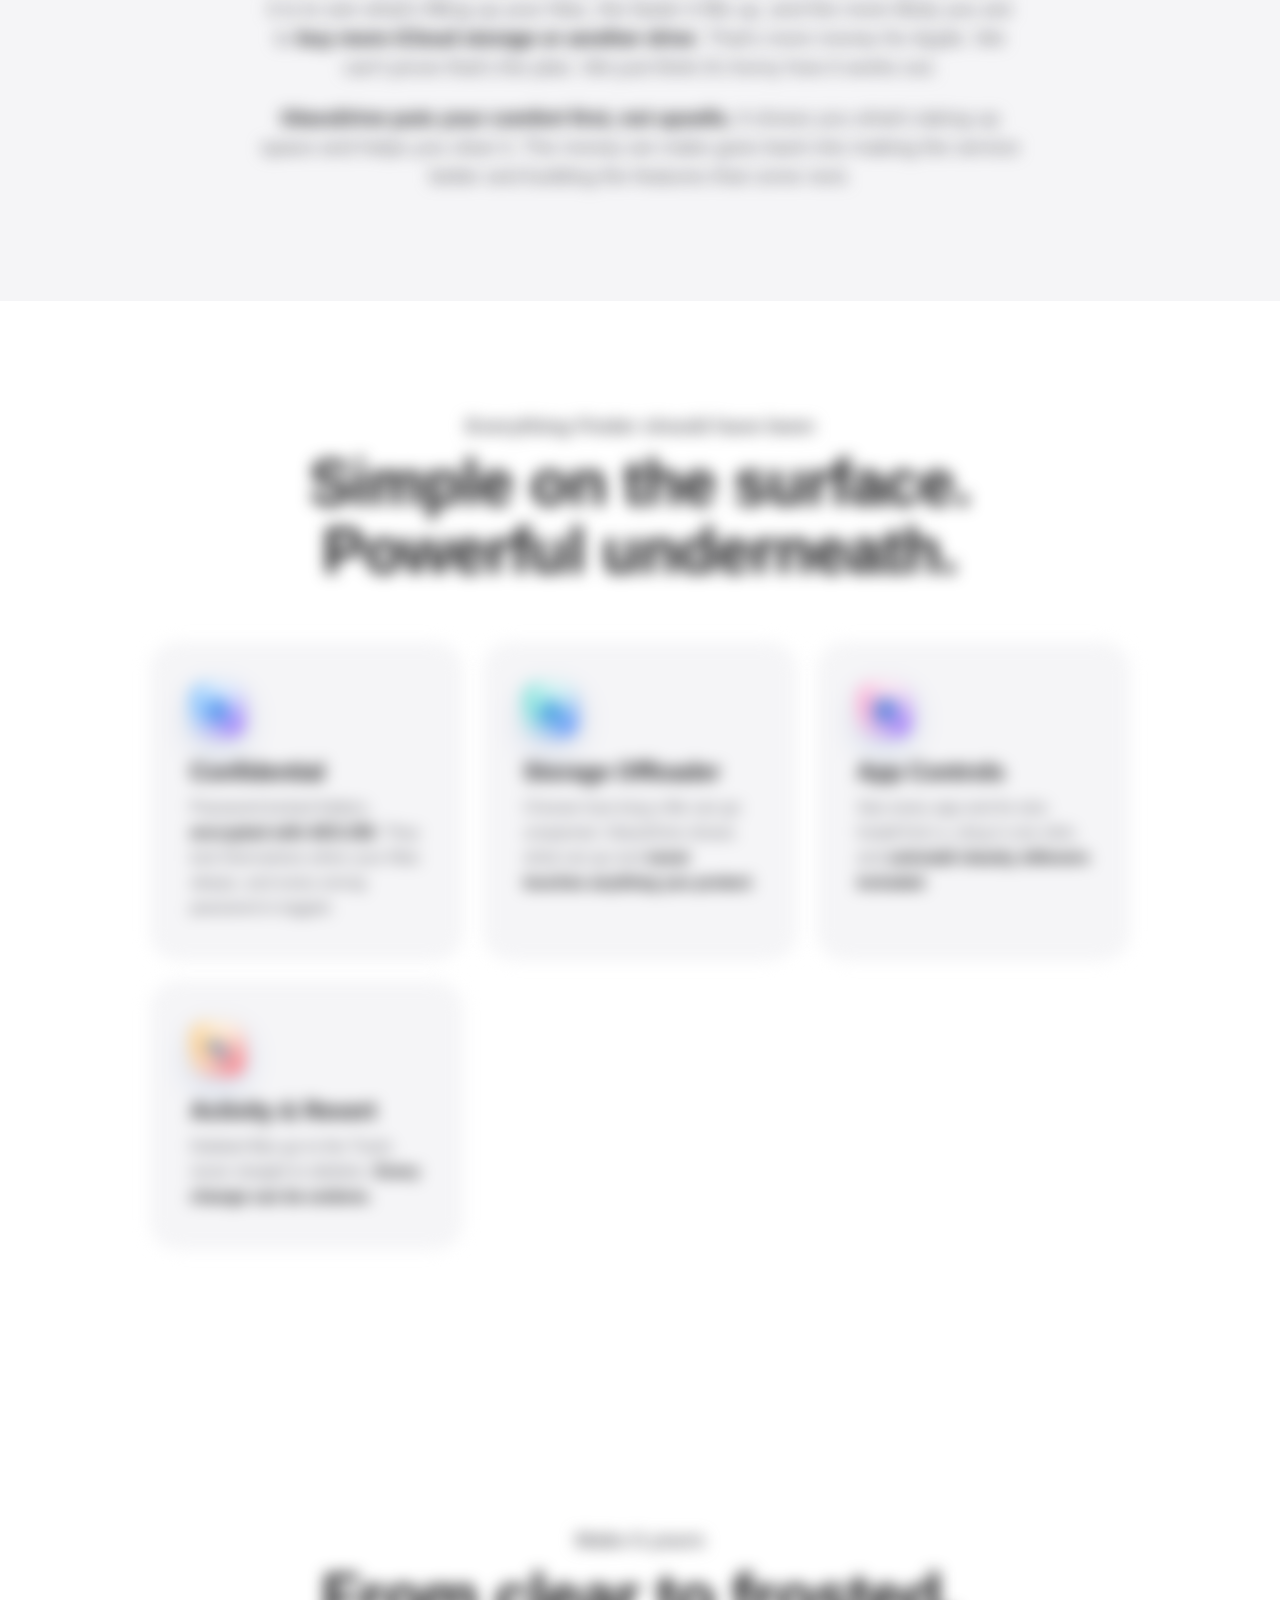
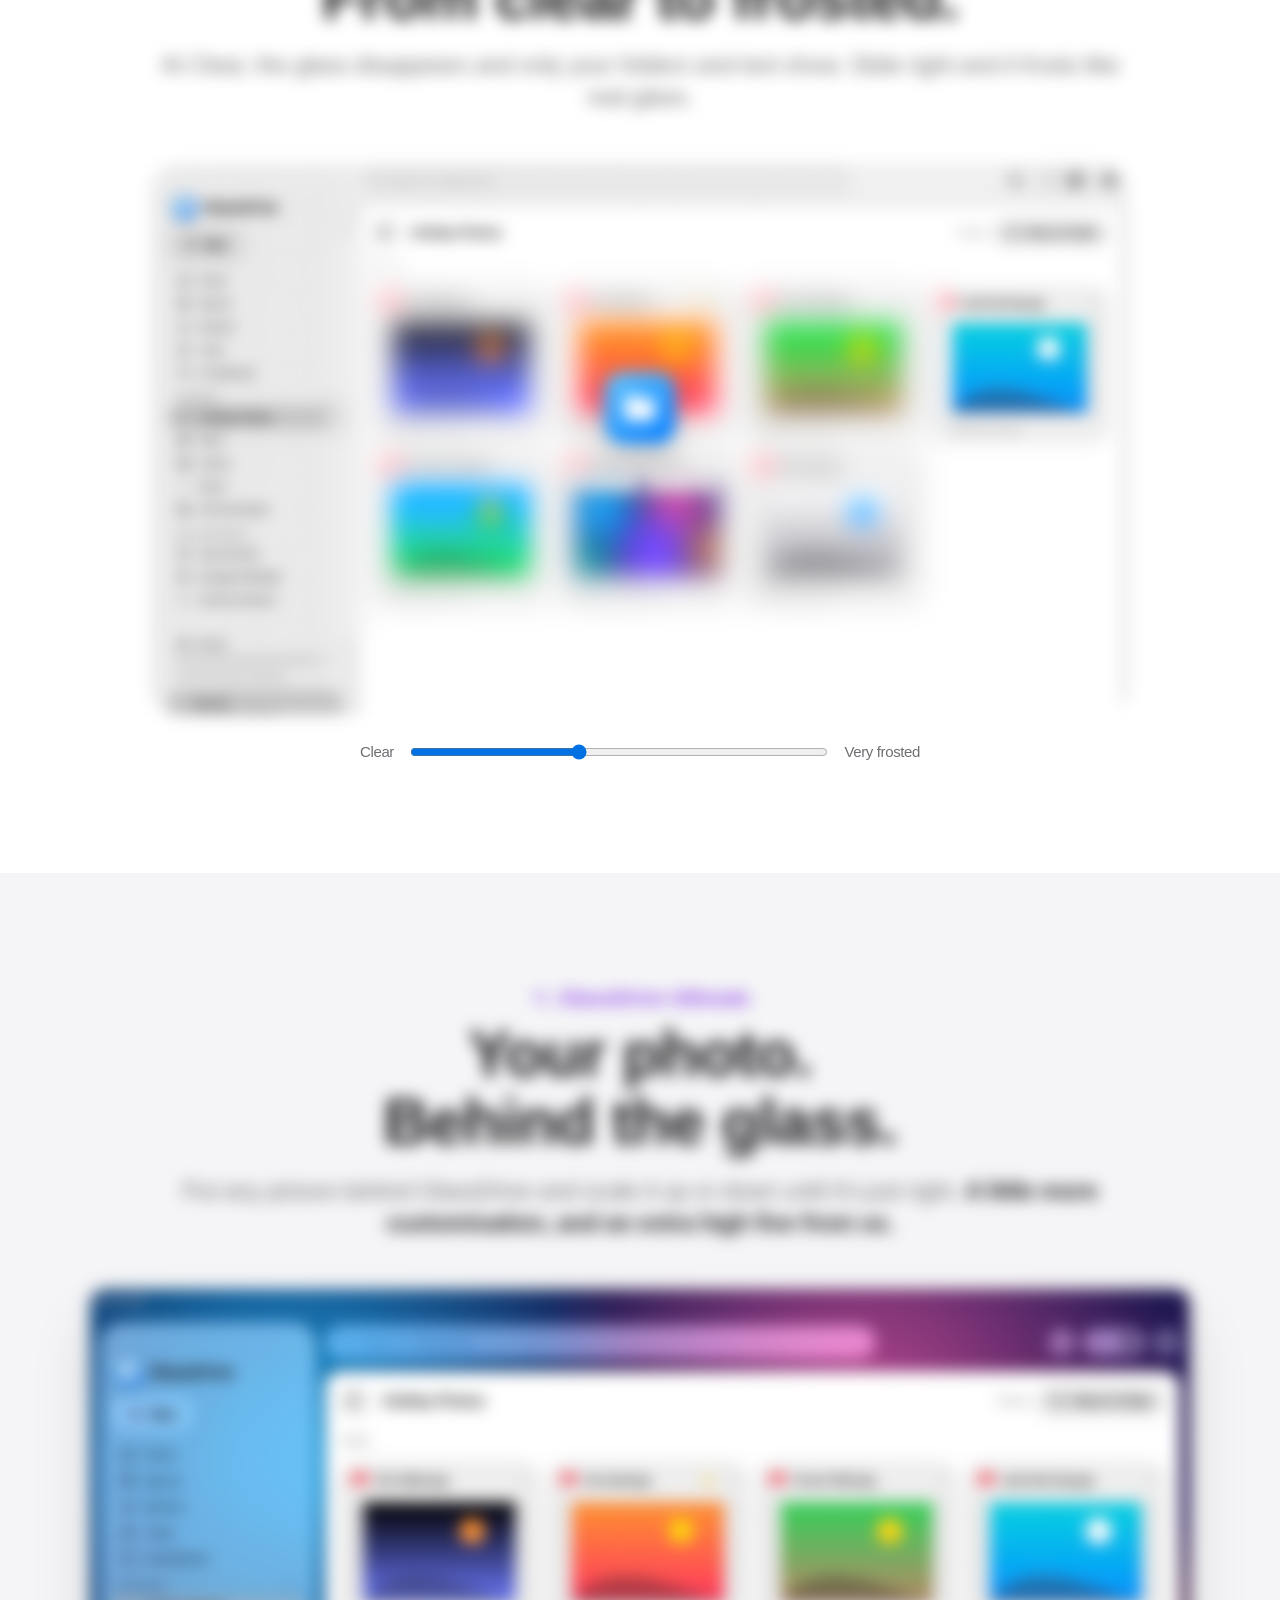
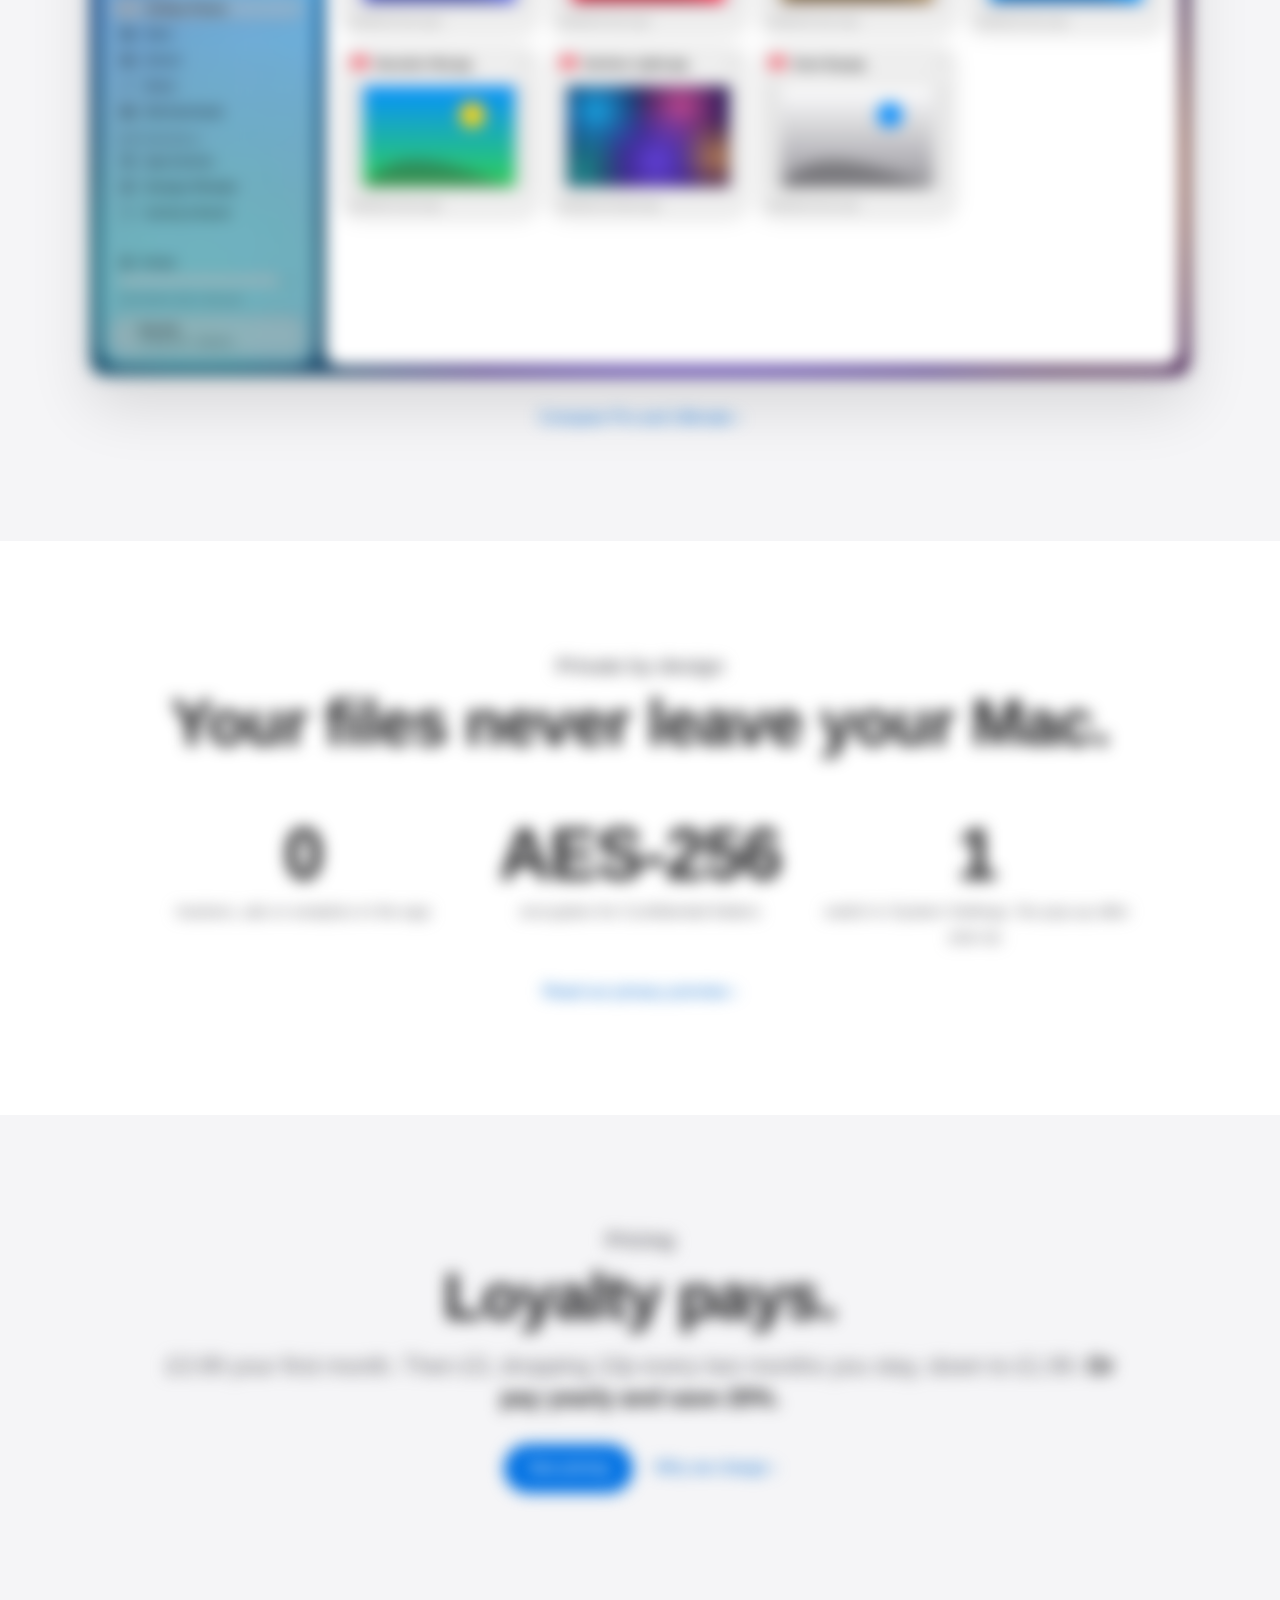
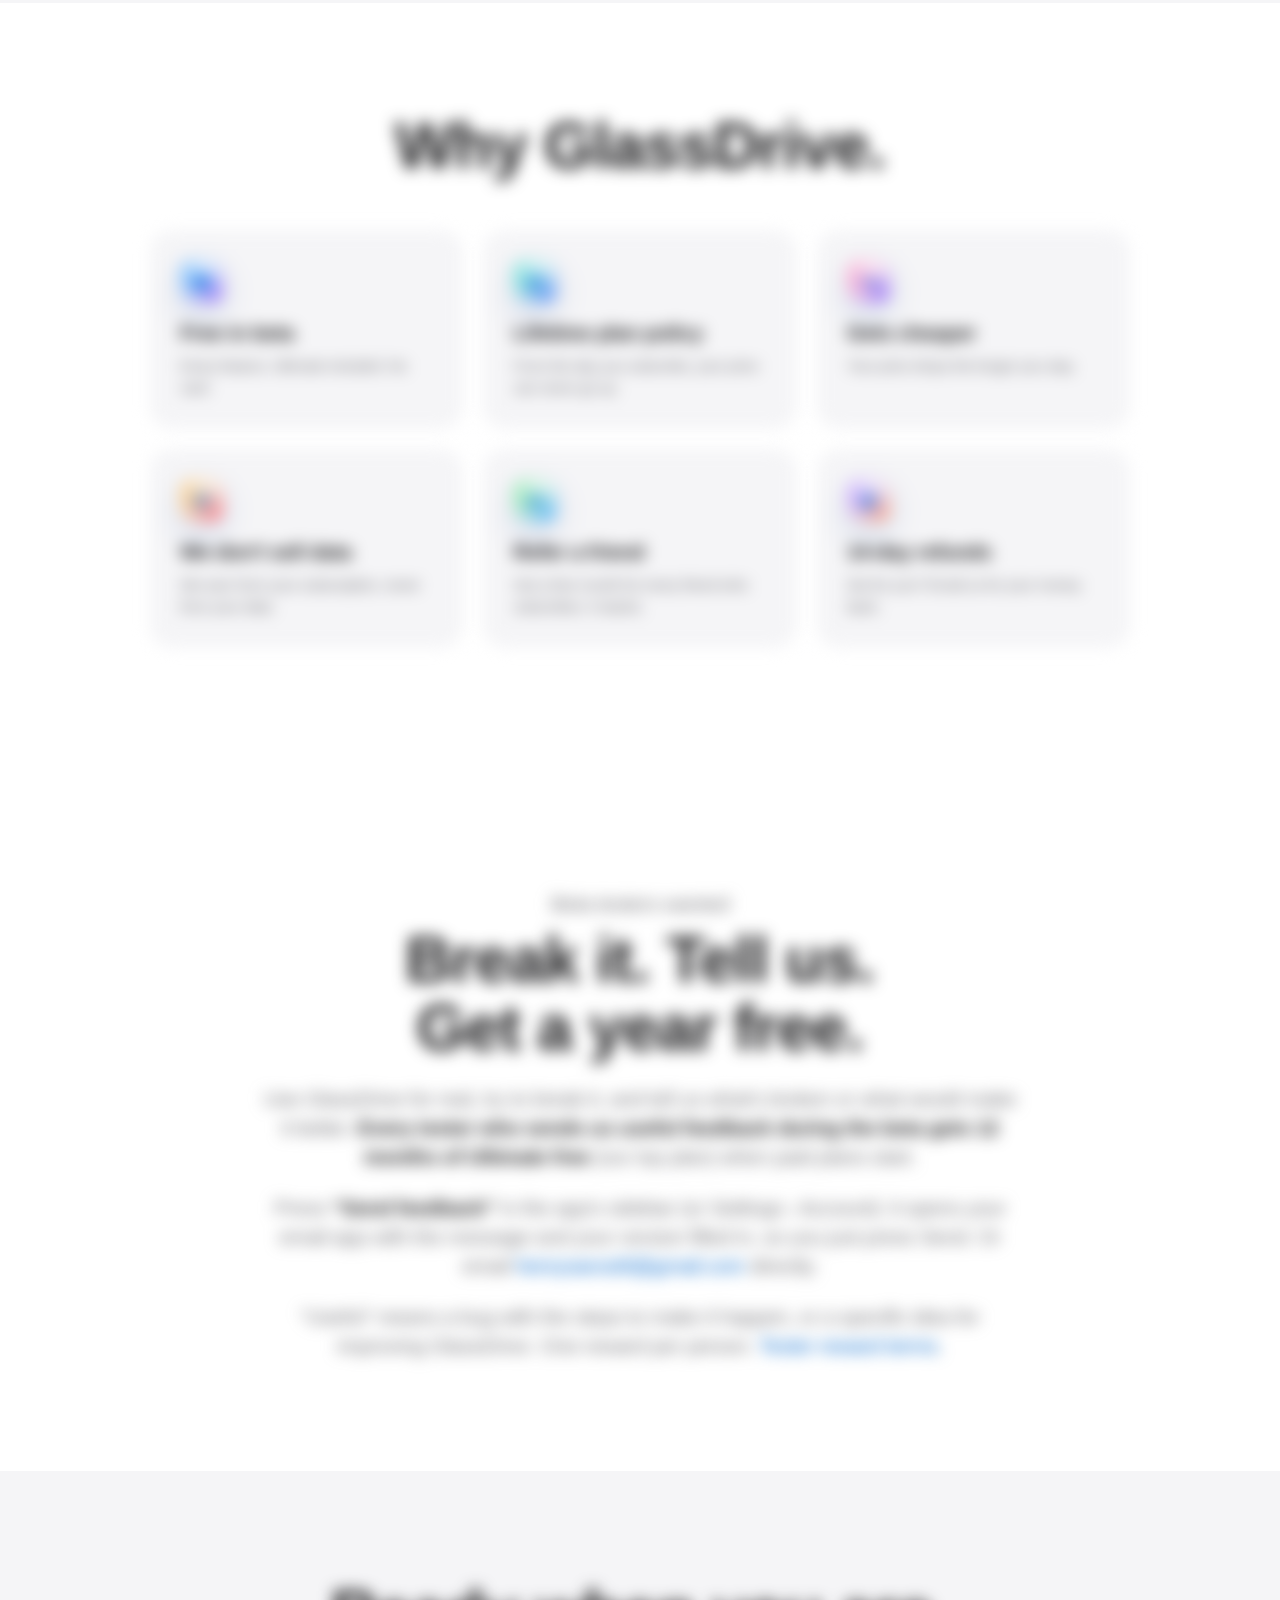
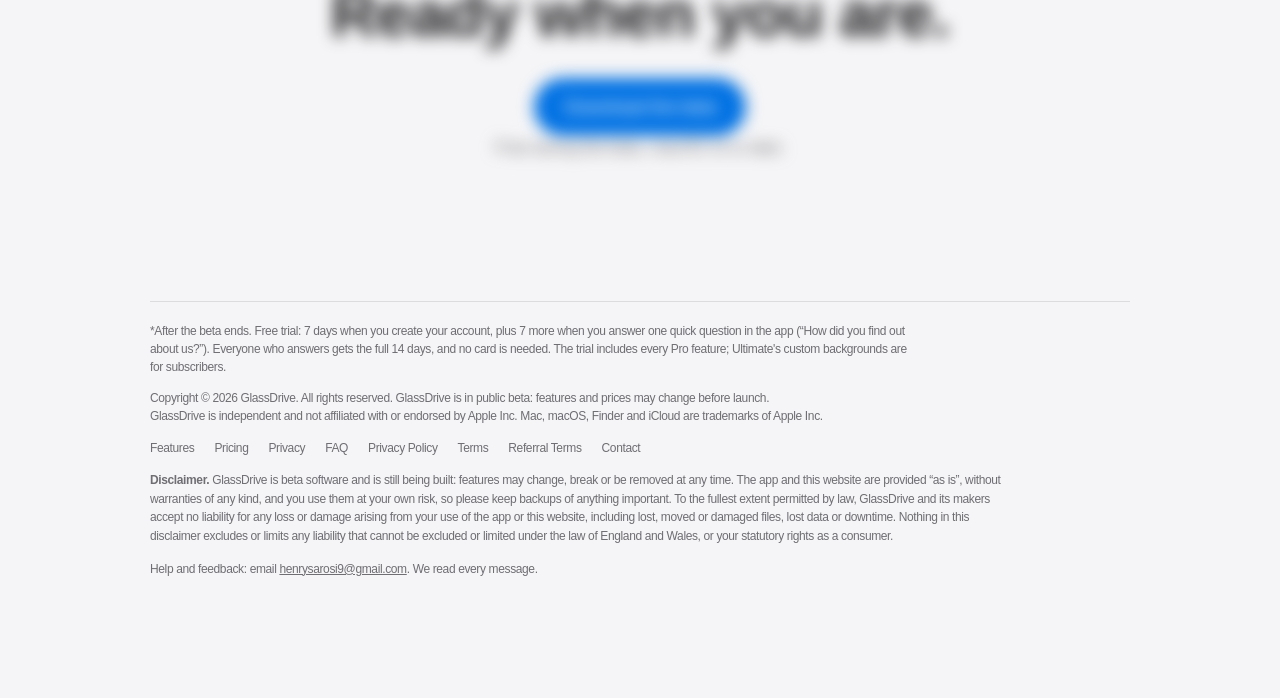
==== commit ed8d2d7f: "FAQ for automatic updates and the beta; Terms VAT wording; privacy: Sparkle update checks, crash rep" ====
--- a/index.html
+++ b/index.html
@@ -8,13 +8,16 @@
   <meta name="color-scheme" content="light dark">
   <meta name="theme-color" content="#ffffff" media="(prefers-color-scheme: light)">
   <meta name="theme-color" content="#000000" media="(prefers-color-scheme: dark)">
+  <link rel="canonical" href="https://somethingorotherogod.github.io/glassdrive/">
+  <meta property="og:type" content="website">
+  <meta property="og:url" content="https://somethingorotherogod.github.io/glassdrive/">
   <meta property="og:title" content="GlassDrive Beta: Every file on your Mac, finally beautiful">
   <meta property="og:description" content="A Google Drive-style file manager for Mac in frosted glass. Works alongside Finder, undoes anything, locks private folders and never sells your data.">
-  <meta property="og:image" content="assets/link-preview.png">
+  <meta property="og:image" content="https://somethingorotherogod.github.io/glassdrive/assets/link-preview.png">
   <meta name="twitter:card" content="summary_large_image">
   <link rel="icon" href="assets/favicon.svg" type="image/svg+xml">
-  <link rel="stylesheet" href="assets/styles.css?v=b0f63ab311">
-  <meta name="gd-download-size" content="4.8 MB">
+  <link rel="stylesheet" href="assets/styles.css?v=ee64fd0741">
+  <meta name="gd-download-size" content="6.1 MB">
   <script src="assets/main.js?v=61a7802930" defer></script>
   <!-- Cloudflare Web Analytics: anonymous visit counts, no cookies --><script type='module' src='https://static.cloudflareinsights.com/beacon.min.js' data-cf-beacon='{"token": "8d06422dcae5462bab96d76c0772247c"}'></script>
 </head>
@@ -28,7 +31,7 @@
     <a href="pricing.html" aria-label="Pricing"><span class="i"><svg width="18" height="18" viewBox="0 0 24 24" fill="none" stroke="currentColor" stroke-width="1.8" stroke-linecap="round" stroke-linejoin="round" aria-hidden="true"><path d="M20.5 13.5 13.5 20.5a2 2 0 0 1-2.8 0L3.5 13.3V3.5h9.8l7.2 7.2a2 2 0 0 1 0 2.8z"/><circle cx="8" cy="8" r="1.4"/></svg></span>Pricing</a>
     <a href="faq.html" aria-label="FAQ"><span class="i"><svg width="18" height="18" viewBox="0 0 24 24" fill="none" stroke="currentColor" stroke-width="1.8" stroke-linecap="round" stroke-linejoin="round" aria-hidden="true"><circle cx="12" cy="12" r="8.5"/><path d="M9.6 9.4a2.5 2.5 0 0 1 4.8.9c0 1.7-2.4 2.2-2.4 3.7"/><path d="M12 17.1v.1"/></svg></span>FAQ</a>
   </nav>
-  <a class="btn float-dl" href="downloads/GlassDrive-Beta.dmg" download data-dl><svg width="17" height="17" viewBox="0 0 24 24" fill="none" stroke="currentColor" stroke-width="1.8" stroke-linecap="round" stroke-linejoin="round" aria-hidden="true"><path d="M12 3.5v11"/><path d="m7.5 10 4.5 4.5 4.5-4.5"/><path d="M4.5 19.5h15"/></svg>Download the beta</a>
+  <a class="btn float-dl" href="https://github.com/Somethingorotherogod/glassdrive/releases/latest/download/GlassDrive-Beta.dmg" download data-dl><svg width="17" height="17" viewBox="0 0 24 24" fill="none" stroke="currentColor" stroke-width="1.8" stroke-linecap="round" stroke-linejoin="round" aria-hidden="true"><path d="M12 3.5v11"/><path d="m7.5 10 4.5 4.5 4.5-4.5"/><path d="M4.5 19.5h15"/></svg>Download the beta</a>
   <div class="beta-bar">GlassDrive is in <strong>free public beta</strong>. Every feature is free while we test it. <a href="faq.html#beta">What that means</a></div>
   <main>
     <section class="hero center">
@@ -38,7 +41,7 @@
         <p class="tagline">Every file on your Mac. Finally beautiful.</p>
         <p class="price-line"><strong>Free during the beta.</strong> Every feature, no card. Help us test it and shape what it becomes.</p>
         <div class="cta-row">
-          <a class="btn large" id="hero-download" href="downloads/GlassDrive-Beta.dmg" download data-dl>Download the beta</a>
+          <a class="btn large" id="hero-download" href="https://github.com/Somethingorotherogod/glassdrive/releases/latest/download/GlassDrive-Beta.dmg" download data-dl>Download the beta</a>
           <a class="more" href="features.html">Learn more</a>
         </div>
         <p class="fine">Public beta for macOS 14 Sonoma or later. Expect the odd bug, and tell us about it in the app.</p>
@@ -72,7 +75,7 @@
       </picture></article>
         <article class="tile"><p class="copy">Glass, your way. <span>From completely clear to beautifully frosted, with one slider.</span></p><div class="art glyph" aria-hidden="true"><span><svg width="110" height="110" viewBox="0 0 24 24" fill="none" stroke="currentColor" stroke-width="1.8" stroke-linecap="round" stroke-linejoin="round" aria-hidden="true"><path d="M12 3.5 20.5 8 12 12.5 3.5 8z"/><path d="m3.5 12 8.5 4.5 8.5-4.5"/><path d="m3.5 16 8.5 4.5 8.5-4.5"/></svg></span></div></article>
       </div>
-      <div class="gallery-dots" id="gallery-dots" aria-label="Highlights"></div>
+      <div class="gallery-dots" id="gallery-dots" role="group" aria-label="Highlights"></div>
     </section>
 
     <section class="center">
@@ -179,7 +182,7 @@
         <p class="eyebrow">Beta testers wanted</p>
         <h2 class="headline">Break it. Tell us.<br>Get a year free.</h2>
         <p>Use GlassDrive for real, try to break it, and tell us what's broken or what would make it better. <strong>Every tester who sends us useful feedback during the beta gets 12 months of Ultimate free</strong> (our top plan) when paid plans start.</p>
-        <p>Send it with <strong>“Send feedback”</strong> in the app's sidebar, or email <a href="mailto:henrysarosi9@gmail.com?subject=GlassDrive%20beta%20feedback">henrysarosi9@gmail.com</a> from the email address you signed in with.</p>
+        <p>Press <strong>“Send feedback”</strong> in the app's sidebar (or Settings › Account): it opens your email app with the message and your version filled in, so you just press Send. Or email <a href="mailto:henrysarosi9@gmail.com?subject=GlassDrive%20beta%20feedback">henrysarosi9@gmail.com</a> directly.</p>
         <p class="note">“Useful” means a bug with the steps to make it happen, or a specific idea for improving GlassDrive. One reward per person. <a href="terms.html#tester-reward">Tester reward terms</a>.</p>
       </div>
     </section>
@@ -187,7 +190,7 @@
     <section class="alt center">
       <div class="wrap w">
         <h2 class="headline">Ready when you are.</h2>
-        <div class="cta-row"><a class="btn large" href="downloads/GlassDrive-Beta.dmg" download data-dl>Download the beta</a></div>
+        <div class="cta-row"><a class="btn large" href="https://github.com/Somethingorotherogod/glassdrive/releases/latest/download/GlassDrive-Beta.dmg" download data-dl>Download the beta</a></div>
         <p class="fine muted">Free during the beta. macOS 14 or later.</p>
       </div>
     </section>
--- a/assets/styles.css
+++ b/assets/styles.css
@@ -439,3 +439,6 @@
 .dl-toast button { position: absolute; top: 8px; right: 10px; border: 0; background: none; font-size: 20px; line-height: 1; color: var(--muted); cursor: pointer; }
 @media (prefers-color-scheme: dark) { .dl-toast { background: rgba(32,32,35,0.92); box-shadow: 0 18px 50px rgba(0,0,0,0.5), inset 0 0 0 1px rgba(255,255,255,0.08); } }
 @media (max-width: 600px) { .dl-toast { left: 16px; right: 16px; max-width: none; } }
+
+/* Long checksums and commands wrap on phones instead of widening the page. */
+code { overflow-wrap: anywhere; }
